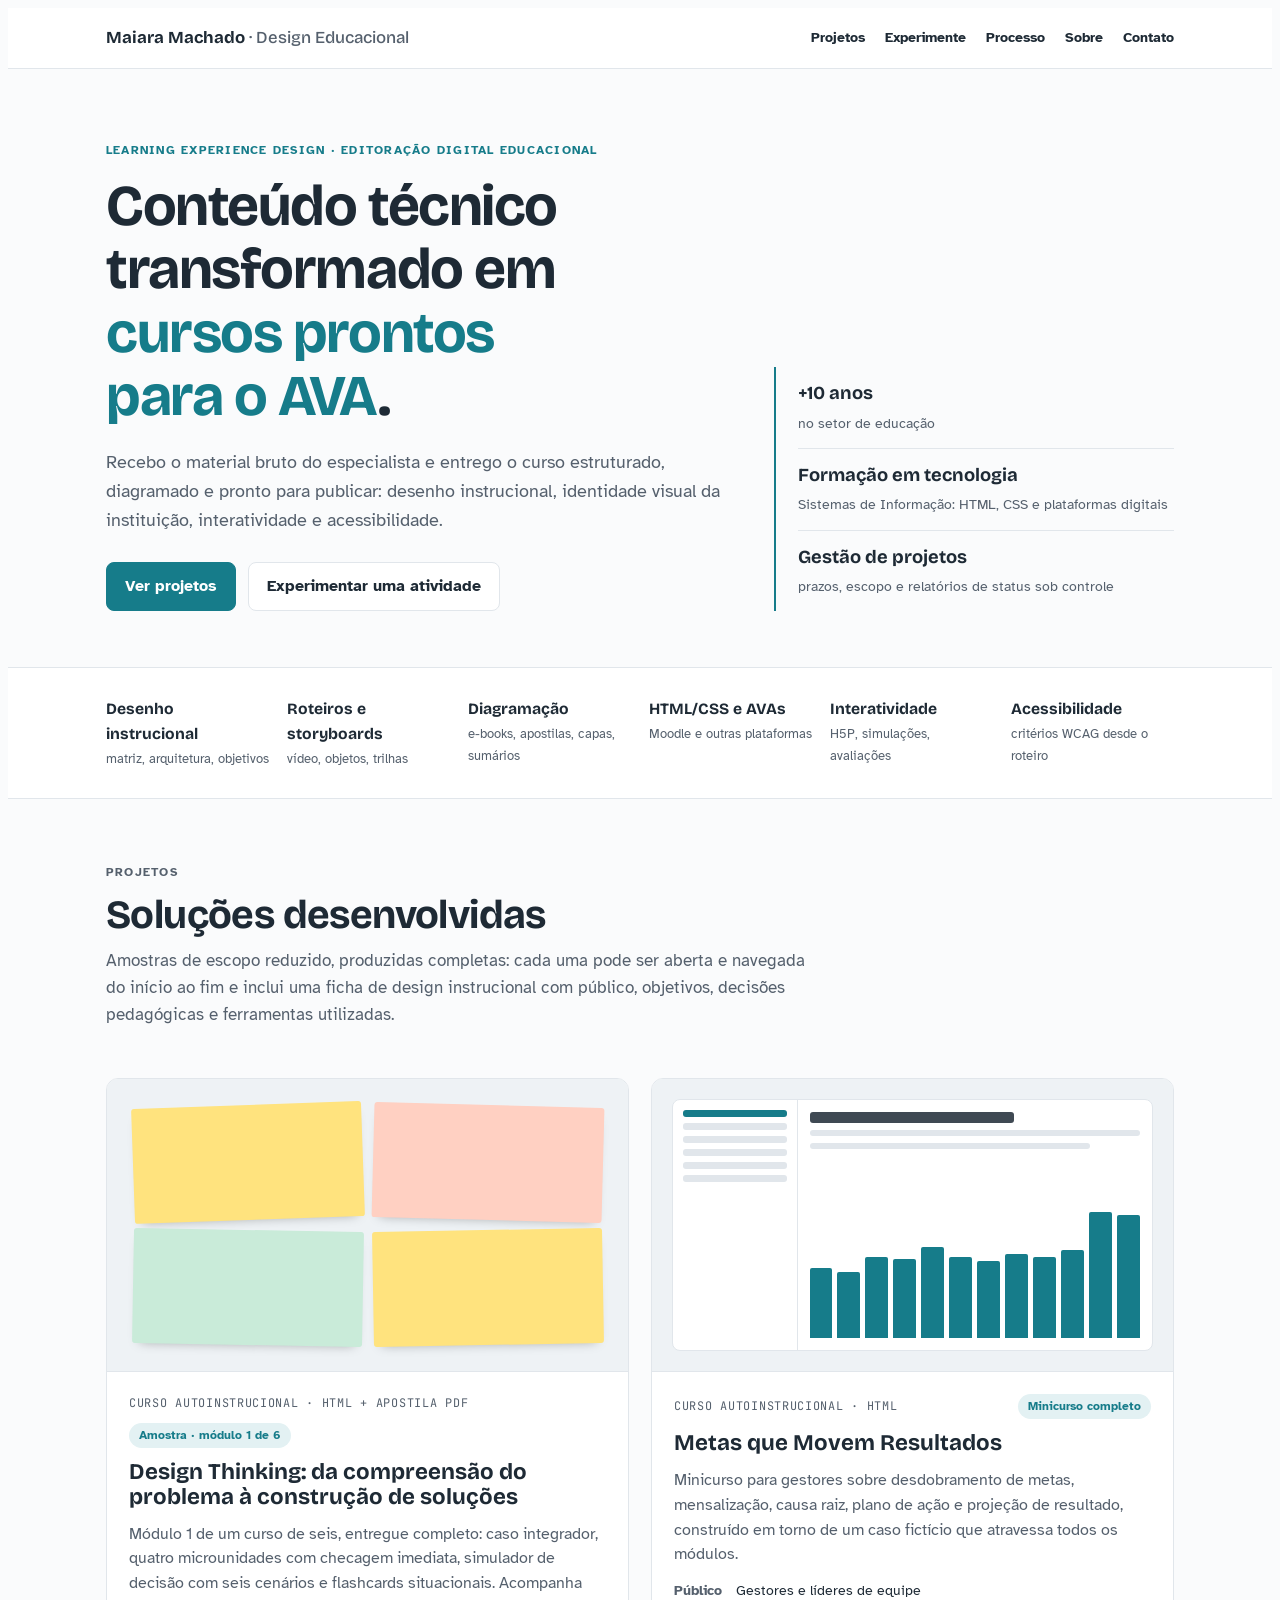
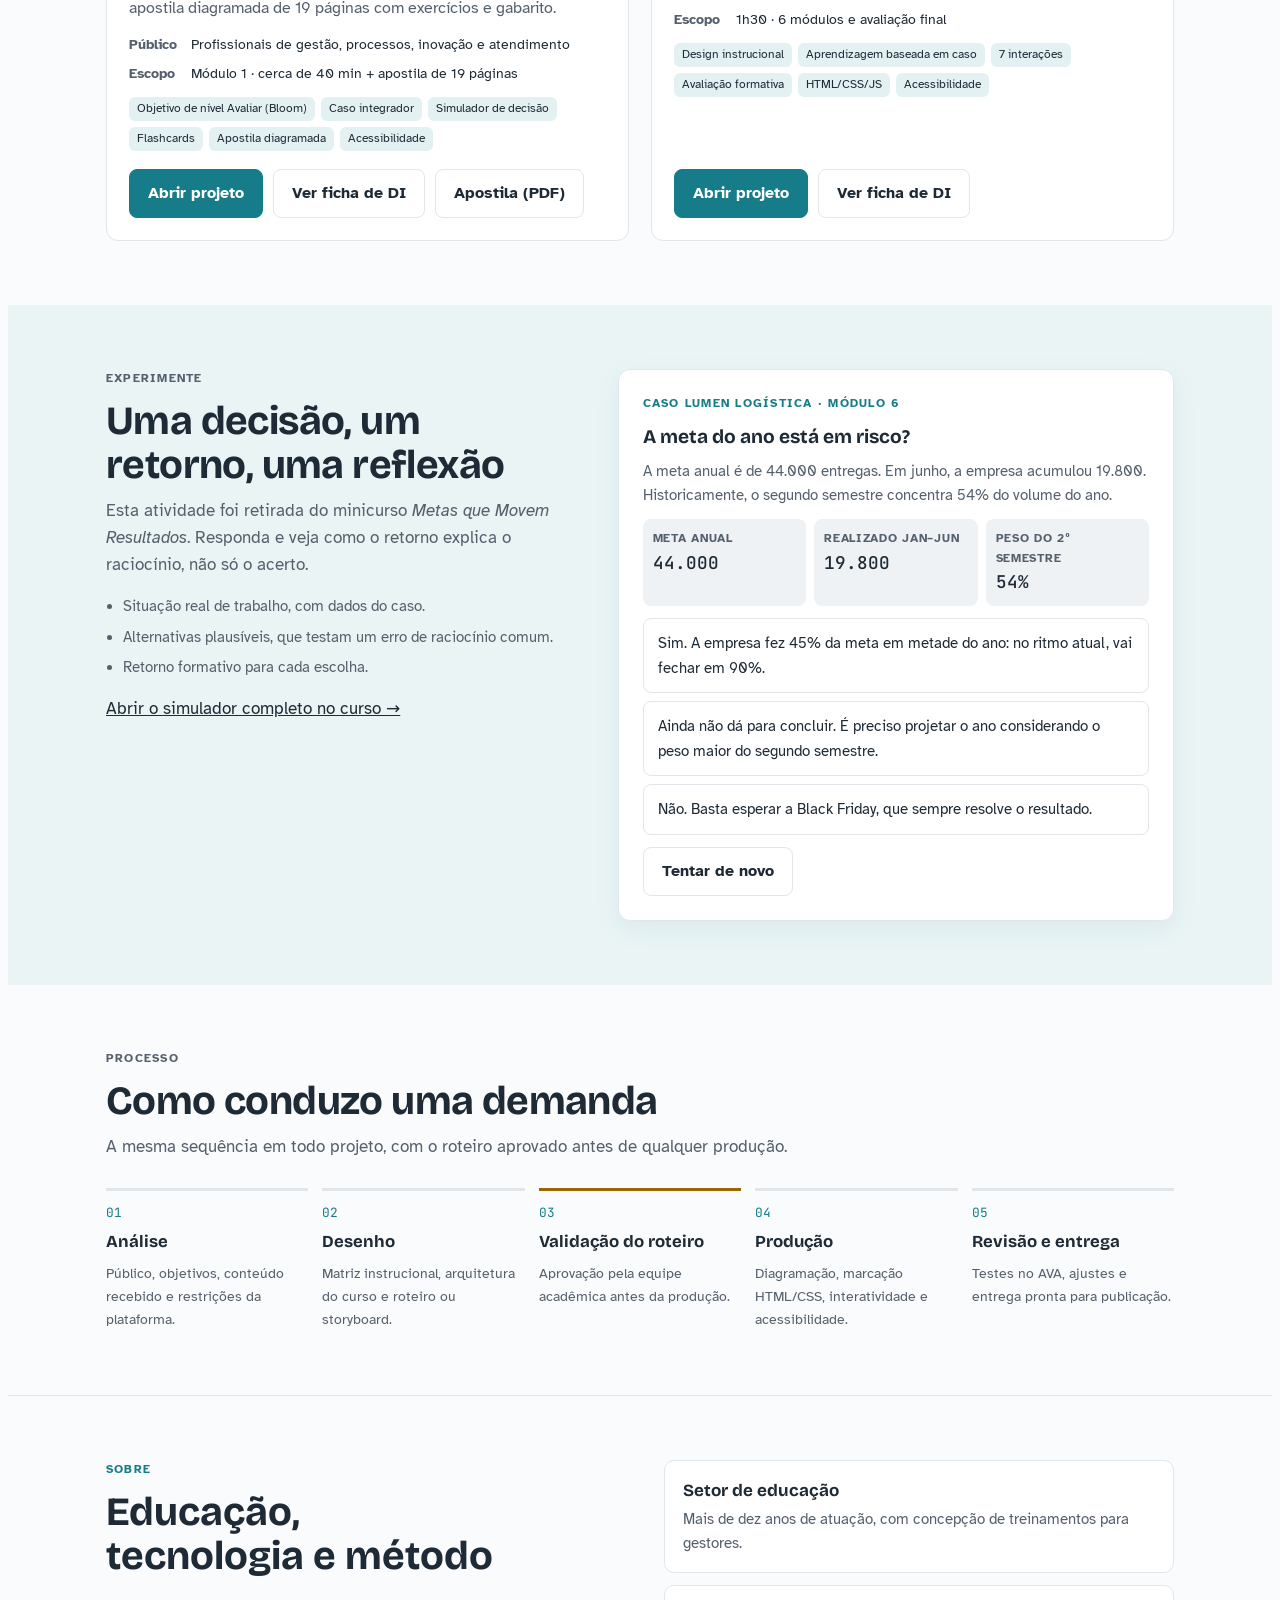
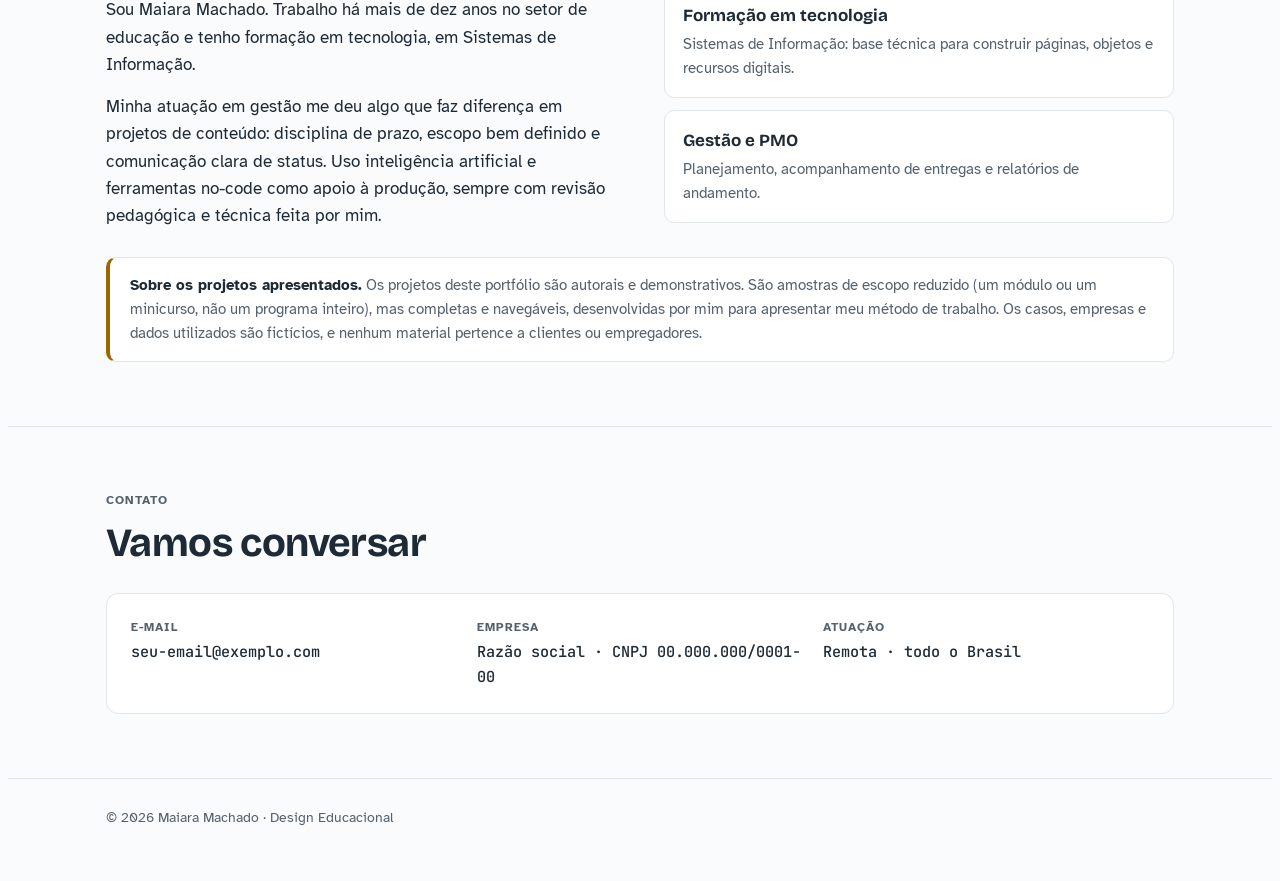
==== index.html @ 3984ccee "Atualização do portfólio" ====
<!doctype html>
<html lang="pt-BR">
<head>
<meta charset="utf-8">
<meta name="viewport" content="width=device-width, initial-scale=1">
<title>Portfólio Maiara Machado</title>
<meta name="description" content="Portfólio de design instrucional e editoração digital educacional de Maiara Machado.">
<link rel="preconnect" href="https://fonts.googleapis.com">
<link rel="preconnect" href="https://fonts.gstatic.com" crossorigin>
<link rel="stylesheet" href="https://fonts.googleapis.com/css2?family=Atkinson+Hyperlegible:wght@400;700&family=Bricolage+Grotesque:opsz,wght@12..96,500;12..96,700&family=JetBrains+Mono:wght@500&display=swap">
<style>
/* Layout: navegação fixa; abertura com proposta de valor e credenciais; projetos com filtro; laboratório interativo; processo; sobre; contato */
:root{
  --bg:#FAFBFC; --surface:#FFFFFF; --ink:#1E2A35; --muted:#55606D; --line:#E1E6EB; --soft:#EEF2F5;
  --accent:#167C8A; --accent-ink:#FFFFFF; --accent-soft:#E3F1F3; --signal:#9A6600; --signal-soft:#F7ECD3;
  --deep:#EAF4F5; --deep-ink:#1E2A35; --deep-muted:#55606D;
  --ok:#2C7A4B; --ok-soft:#E0F1E6; --bad:#B3261E; --bad-soft:#FBE3E1;
  --f-display:"Bricolage Grotesque","Segoe UI",system-ui,sans-serif;
  --f-body:"Atkinson Hyperlegible","Segoe UI",system-ui,sans-serif;
  --f-mono:"JetBrains Mono",ui-monospace,Menlo,monospace;
}
@media (prefers-color-scheme: dark){ :root:not([data-theme="light"]){
  --bg:#0E151C; --surface:#151F29; --ink:#E5EAEF; --muted:#9BA8B5; --line:#273544; --soft:#1C2834;
  --accent:#55B4C4; --accent-ink:#06232A; --accent-soft:#163640; --signal:#E3AC34; --signal-soft:#3A2D10;
  --deep:#0A2C33; --deep-ink:#E5EFF1; --deep-muted:#93B4BA;
  --ok:#62C08A; --ok-soft:#163626; --bad:#F0726A; --bad-soft:#3E1C1A; color-scheme:dark; } }
:root[data-theme="dark"]{
  --bg:#0E151C; --surface:#151F29; --ink:#E5EAEF; --muted:#9BA8B5; --line:#273544; --soft:#1C2834;
  --accent:#55B4C4; --accent-ink:#06232A; --accent-soft:#163640; --signal:#E3AC34; --signal-soft:#3A2D10;
  --deep:#0A2C33; --deep-ink:#E5EFF1; --deep-muted:#93B4BA;
  --ok:#62C08A; --ok-soft:#163626; --bad:#F0726A; --bad-soft:#3E1C1A; color-scheme:dark; }

*{box-sizing:border-box}
html{scroll-behavior:smooth;scroll-padding-top:calc(env(safe-area-inset-top,0px) + 72px)}
body{background:var(--bg);color:var(--ink);font-family:var(--f-body);font-size:17px;line-height:1.6}
body::before{content:"";position:fixed;inset:0 0 auto;height:env(safe-area-inset-top,0px);z-index:10;background:var(--surface)}
a{color:var(--accent)}
button{font:inherit;cursor:pointer}
:focus-visible{outline:3px solid var(--signal);outline-offset:3px;border-radius:4px}
.skip{position:absolute;left:-9999px;top:0;background:var(--accent);color:var(--accent-ink);padding:8px 14px;z-index:30}
.skip:focus{left:16px;top:16px}
h1,h2,h3{font-family:var(--f-display);line-height:1.1;text-wrap:balance;margin:0}
p{margin:0}
.wrap{max-width:1100px;margin:0 auto;padding-left:max(16px,env(safe-area-inset-left,0px));padding-right:max(16px,env(safe-area-inset-right,0px))}
.eyebrow{font-size:.78rem;text-transform:uppercase;letter-spacing:.1em;color:var(--accent);font-weight:700}
section{padding-block:64px}
.sec-head{display:flex;flex-direction:column;gap:10px;margin-bottom:28px;max-width:64ch}
.sec-head h2{font-size:clamp(1.7rem,4vw,2.5rem);letter-spacing:-.015em}
.sec-head p{color:var(--muted)}
.btn{display:inline-flex;align-items:center;gap:8px;border-radius:8px;padding:11px 18px;font-weight:700;font-size:.97rem;text-decoration:none;border:1px solid var(--line);color:var(--ink);background:var(--surface)}
.btn:hover{background:var(--soft)}
.btn.pri{background:var(--accent);border-color:var(--accent);color:var(--accent-ink)}
.btn.pri:hover{filter:brightness(1.08)}

/* Navegação */
.top{position:sticky;top:env(safe-area-inset-top,0px);z-index:20;background:var(--surface);border-bottom:1px solid var(--line)}
.top .wrap{display:flex;align-items:center;justify-content:space-between;gap:16px;min-height:60px;flex-wrap:wrap;padding-block:8px}
.mark{font-family:var(--f-display);font-weight:700;font-size:1.05rem;color:var(--ink);text-decoration:none}
.mark span{color:var(--muted);font-weight:500}
.top nav{display:flex;gap:20px;font-size:.9rem;font-weight:700;flex-wrap:wrap}
.top nav a{color:var(--ink);text-decoration:none}
.top nav a:hover{color:var(--accent)}

/* Abertura */
.hero{padding-block:72px 56px}
.hero-grid{display:grid;grid-template-columns:minmax(0,1.55fr) minmax(0,1fr);gap:48px;align-items:end}
.hero h1{font-size:clamp(2.2rem,5.4vw,3.6rem);font-weight:700;letter-spacing:-.025em;margin-top:14px}
.hero h1 em{font-style:normal;color:var(--accent)}
.hero .lead{margin-top:20px;max-width:56ch;font-size:1.12rem;color:var(--muted)}
.hero .cta{display:flex;gap:12px;flex-wrap:wrap;margin-top:28px}
.facts{display:flex;flex-direction:column;border-left:2px solid var(--accent);padding-left:22px}
.facts div{padding-block:12px;border-bottom:1px solid var(--line)}
.facts div:last-child{border-bottom:0}
.facts b{display:block;font-family:var(--f-display);font-size:1.15rem}
.facts span{font-size:.9rem;color:var(--muted)}

/* Entregas */
.deliver{border-block:1px solid var(--line);background:var(--surface);padding-block:28px}
.deliver ul{list-style:none;margin:0;padding:0;display:grid;grid-template-columns:repeat(6,minmax(0,1fr));gap:18px}
.deliver li{display:flex;flex-direction:column;gap:2px;min-width:0}
.deliver b{font-family:var(--f-display);font-size:.98rem}
.deliver span{font-size:.84rem;color:var(--muted)}

/* Projetos */
.filters{display:flex;gap:8px;flex-wrap:wrap;margin-bottom:22px}
.filters button{border:1px solid var(--line);background:var(--surface);color:var(--ink);border-radius:99px;padding:7px 16px;font-size:.88rem;font-weight:700}
.filters button[aria-pressed="true"]{background:var(--accent);border-color:var(--accent);color:var(--accent-ink)}
.projects{display:grid;grid-template-columns:repeat(2,minmax(0,1fr));gap:22px}
.projects.single{grid-template-columns:minmax(0,1fr)}
.projects.single .proj{display:grid;grid-template-columns:minmax(0,1fr) minmax(0,1fr)}
.projects.single .thumb{border-bottom:0;border-right:1px solid var(--line);aspect-ratio:auto;min-height:280px}
.proj{background:var(--surface);border:1px solid var(--line);border-radius:12px;overflow:hidden;display:flex;flex-direction:column;min-width:0}
.thumb{aspect-ratio:16/9;max-width:100%;background:var(--soft);border-bottom:1px solid var(--line);padding:20px;display:flex}
.proj-body{padding:22px;display:flex;flex-direction:column;gap:12px;flex:1;min-width:0}
.proj-top{display:flex;justify-content:space-between;gap:10px;align-items:baseline;flex-wrap:wrap}
.fmt{font-family:var(--f-mono);font-size:.74rem;color:var(--muted);text-transform:uppercase;letter-spacing:.06em}
.scope{font-size:.74rem;font-weight:700;border-radius:99px;padding:3px 10px;background:var(--accent-soft);color:var(--accent);white-space:nowrap}
.badge{font-size:.72rem;font-weight:700;border-radius:99px;padding:3px 10px;background:var(--signal-soft);color:var(--signal)}
.proj h3{font-size:1.4rem}
.proj p.desc{color:var(--muted);font-size:.97rem}
dl.spec{margin:0;display:grid;grid-template-columns:auto 1fr;gap:6px 14px;font-size:.9rem}
dl.spec dt{color:var(--muted);font-weight:700}
dl.spec dd{margin:0}
.chips{display:flex;gap:6px;flex-wrap:wrap}
.chip{font-size:.78rem;background:var(--accent-soft);color:var(--ink);border-radius:6px;padding:2px 8px}
.actions{margin-top:auto;display:flex;gap:10px;flex-wrap:wrap;padding-top:6px}

/* Miniaturas em CSS */
.m{flex:1;background:var(--surface);border:1px solid var(--line);border-radius:8px;display:flex;overflow:hidden;min-width:0}
.m .side{width:26%;border-right:1px solid var(--line);padding:10px;display:flex;flex-direction:column;gap:6px}
.m .side i{height:7px;border-radius:3px;background:var(--line)}
.m .side i.on{background:var(--accent)}
.m .main{flex:1;padding:12px;display:flex;flex-direction:column;gap:7px;min-width:0}
.m .h{height:11px;width:62%;border-radius:3px;background:var(--ink);opacity:.85}
.m .t{height:6px;border-radius:3px;background:var(--line)}
.m .bars{flex:1;display:flex;align-items:flex-end;gap:5px;padding-top:6px;min-height:60px}
.m .bars i{flex:1;background:var(--accent);border-radius:2px 2px 0 0}
.book{flex:1;display:flex;gap:4px;justify-content:center;align-items:stretch}
.book .pg{width:38%;background:var(--surface);border:1px solid var(--line);border-radius:4px;padding:10px;display:flex;flex-direction:column;gap:6px}
.book .cover{background:var(--accent);border-color:var(--accent);justify-content:flex-end}
.book .cover i{height:8px;border-radius:3px;background:var(--accent-ink);opacity:.9}
.book .cover i.s{width:55%;opacity:.6}
.book .pg .t{height:5px;border-radius:3px;background:var(--line)}
.book .pg .h{height:8px;width:70%;border-radius:3px;background:var(--ink);opacity:.8}
.quizm{flex:1;background:var(--surface);border:1px solid var(--line);border-radius:8px;padding:14px;display:flex;flex-direction:column;gap:8px}
.quizm .h{height:10px;width:75%;border-radius:3px;background:var(--ink);opacity:.85}
.quizm .o{height:16px;border:1px solid var(--line);border-radius:5px}
.quizm .o.ok{border-color:var(--accent);background:var(--accent-soft)}
.story{flex:1;display:grid;grid-template-columns:repeat(3,1fr);gap:8px}
.story div{background:var(--surface);border:1px solid var(--line);border-radius:6px;display:flex;flex-direction:column;overflow:hidden}
.story div b{flex:1;background:var(--soft);border-bottom:1px solid var(--line)}
.story div i{height:5px;margin:6px;border-radius:3px;background:var(--line)}

.notes-m{flex:1;display:grid;grid-template-columns:repeat(2,1fr);gap:10px;padding:6px}
.notes-m i{border-radius:3px;background:#FFE37E;box-shadow:0 6px 12px -8px rgba(0,0,0,.35);transform:rotate(-2deg)}
.notes-m i:nth-child(2){background:#FFD0C2;transform:rotate(1.5deg)}
.notes-m i:nth-child(3){background:#C9EBD9;transform:rotate(1deg)}
.notes-m i:nth-child(4){background:#FFE37E;transform:rotate(-1deg)}

/* Laboratório */
.lab{background:var(--deep);color:var(--deep-ink)}
.lab .eyebrow{color:var(--signal)}
.lab .sec-head p{color:var(--deep-muted)}
.lab-grid{display:grid;grid-template-columns:minmax(0,1fr) minmax(0,1.2fr);gap:48px;align-items:start}
.lab-why{display:flex;flex-direction:column;gap:16px}
.lab-why ul{margin:0;padding-left:1.1em;color:var(--deep-muted);display:flex;flex-direction:column;gap:6px;font-size:.95rem}
.lab-why a{color:var(--deep-ink)}
.activity{background:var(--surface);color:var(--ink);border:1px solid var(--line);border-radius:12px;box-shadow:0 8px 24px rgba(22,124,138,.08);padding:24px;display:flex;flex-direction:column;gap:12px}
.activity .ctx{font-size:.95rem;color:var(--muted)}
.activity h3{font-size:1.2rem}
.data{display:grid;grid-template-columns:repeat(3,minmax(0,1fr));gap:8px}
.data div{background:var(--soft);border-radius:8px;padding:10px}
.data span{display:block;font-size:.75rem;color:var(--muted);text-transform:uppercase;letter-spacing:.06em;font-weight:700}
.data b{font-family:var(--f-mono);font-size:1.1rem;font-weight:500}
.choice{display:block;width:100%;text-align:left;padding:12px 14px;border:1px solid var(--line);background:var(--surface);color:var(--ink);border-radius:8px;font-size:.96rem}
.choice:hover{border-color:var(--accent)}
.choice[aria-pressed="true"].right{border:2px solid var(--ok);background:var(--ok-soft)}
.choice[aria-pressed="true"].wrong{border:2px solid var(--bad);background:var(--bad-soft)}
.fb{font-size:.94rem;border-radius:8px;padding:12px 14px;background:var(--soft)}
.fb b{display:block;margin-bottom:2px}
.lab-foot{display:flex;gap:10px;flex-wrap:wrap;align-items:center}

/* Processo */
ol.steps{list-style:none;margin:0;padding:0;display:grid;grid-template-columns:repeat(5,minmax(0,1fr));gap:14px;counter-reset:s}
ol.steps li{counter-increment:s;display:flex;flex-direction:column;gap:6px;padding-top:12px;border-top:3px solid var(--line);min-width:0}
ol.steps li.key{border-top-color:var(--signal)}
ol.steps li::before{content:counter(s,decimal-leading-zero);font-family:var(--f-mono);font-size:.8rem;color:var(--accent)}
ol.steps b{font-family:var(--f-display);font-size:1.05rem}
ol.steps p{font-size:.9rem;color:var(--muted)}
.proc-note{margin-top:18px;font-size:.9rem;color:var(--muted)}
.proc-note b{color:var(--signal)}

/* Sobre */
.about{display:grid;grid-template-columns:minmax(0,1fr) minmax(0,1fr);gap:48px;align-items:start}
.about p+p{margin-top:14px}
.about .lead{font-size:1.08rem}
.creds{display:flex;flex-direction:column;gap:12px}
.cred{background:var(--surface);border:1px solid var(--line);border-radius:10px;padding:16px 18px;display:flex;flex-direction:column;gap:4px}
.cred b{font-family:var(--f-display)}
.cred p{font-size:.93rem;color:var(--muted)}
.note{margin-top:28px;background:var(--surface);border:1px solid var(--line);border-left:4px solid var(--signal);border-radius:10px;padding:16px 20px;font-size:.93rem;color:var(--muted)}
.note b{color:var(--ink)}

/* Contato */
.contact{display:grid;grid-template-columns:repeat(3,minmax(0,1fr));gap:20px;background:var(--surface);border:1px solid var(--line);border-radius:12px;padding:24px}
.contact div{display:flex;flex-direction:column;gap:2px;min-width:0}
.contact span{font-size:.78rem;color:var(--muted);text-transform:uppercase;letter-spacing:.08em;font-weight:700}
.contact b{font-family:var(--f-mono);font-size:.95rem;overflow-wrap:anywhere;font-weight:500}
footer{padding-block:28px 44px;color:var(--muted);font-size:.85rem;border-top:1px solid var(--line)}

@media (max-width:900px){
  .hero-grid,.lab-grid,.about{grid-template-columns:minmax(0,1fr);gap:32px}
  .deliver ul{grid-template-columns:repeat(3,minmax(0,1fr))}
  .projects,.projects.single .proj{grid-template-columns:minmax(0,1fr)}
  .projects.single .thumb{border-right:0;border-bottom:1px solid var(--line);aspect-ratio:16/9;min-height:0}
  ol.steps{grid-template-columns:repeat(2,minmax(0,1fr))}
  .contact{grid-template-columns:minmax(0,1fr)}
  .top nav{gap:14px}
}
@media (max-width:560px){
  .deliver ul{grid-template-columns:repeat(2,minmax(0,1fr))}
  ol.steps,.data{grid-template-columns:minmax(0,1fr)}
  .top nav a.opt{display:none}
  section{padding-block:48px}
}
@media (prefers-reduced-motion:reduce){html{scroll-behavior:auto}*{transition:none!important}}
</style>
</head>
<body>


<a class="skip" href="#projetos">Pular para os projetos</a>

<header class="top">
  <div class="wrap">
    <a class="mark" href="#inicio">Maiara Machado <span>· Design Educacional</span></a>
    <nav aria-label="Seções">
      <a href="#projetos">Projetos</a>
      <a href="#experimente" class="opt">Experimente</a>
      <a href="#processo" class="opt">Processo</a>
      <a href="#sobre">Sobre</a>
      <a href="#contato">Contato</a>
    </nav>
  </div>
</header>

<main>
  <section class="hero" id="inicio" aria-labelledby="h-hero">
    <div class="wrap hero-grid">
      <div>
        <p class="eyebrow">Learning Experience Design · Editoração digital educacional</p>
        <h1 id="h-hero">Conteúdo técnico transformado em <em>cursos prontos para o AVA</em>.</h1>
        <p class="lead">Recebo o material bruto do especialista e entrego o curso estruturado, diagramado e pronto para publicar: desenho instrucional, identidade visual da instituição, interatividade e acessibilidade.</p>
        <div class="cta"><a class="btn pri" href="#projetos">Ver projetos</a><a class="btn" href="#experimente">Experimentar uma atividade</a></div>
      </div>
      <div class="facts" aria-label="Resumo profissional">
        <div><b>+10 anos</b><span>no setor de educação</span></div>
        <div><b>Formação em tecnologia</b><span>Sistemas de Informação: HTML, CSS e plataformas digitais</span></div>
        <div><b>Gestão de projetos</b><span>prazos, escopo e relatórios de status sob controle</span></div>
      </div>
    </div>
  </section>

  <div class="deliver" aria-label="O que entrego">
    <div class="wrap">
      <ul>
        <li><b>Desenho instrucional</b><span>matriz, arquitetura, objetivos</span></li>
        <li><b>Roteiros e storyboards</b><span>vídeo, objetos, trilhas</span></li>
        <li><b>Diagramação</b><span>e-books, apostilas, capas, sumários</span></li>
        <li><b>HTML/CSS e AVAs</b><span>Moodle e outras plataformas</span></li>
        <li><b>Interatividade</b><span>H5P, simulações, avaliações</span></li>
        <li><b>Acessibilidade</b><span>critérios WCAG desde o roteiro</span></li>
      </ul>
    </div>
  </div>

  <section id="projetos" aria-labelledby="h-proj">
    <div class="wrap">
      <div class="sec-head">
        <p class="eyebrow">Projetos</p>
        <h2 id="h-proj">Soluções desenvolvidas</h2>
        <p>Amostras de escopo reduzido, produzidas completas: cada uma pode ser aberta e navegada do início ao fim e inclui uma ficha de design instrucional com público, objetivos, decisões pedagógicas e ferramentas utilizadas.</p>
      </div>
      <div class="filters" id="filters" role="group" aria-label="Filtrar por formato" hidden></div>
      <div class="projects" id="projList"></div>
    </div>
  </section>

  <section class="lab" id="experimente" aria-labelledby="h-lab">
    <div class="wrap lab-grid">
      <div class="lab-why">
        <div class="sec-head" style="margin-bottom:0">
          <p class="eyebrow">Experimente</p>
          <h2 id="h-lab">Uma decisão, um retorno, uma reflexão</h2>
          <p>Esta atividade foi retirada do minicurso <i>Metas que Movem Resultados</i>. Responda e veja como o retorno explica o raciocínio, não só o acerto.</p>
        </div>
        <ul>
          <li>Situação real de trabalho, com dados do caso.</li>
          <li>Alternativas plausíveis, que testam um erro de raciocínio comum.</li>
          <li>Retorno formativo para cada escolha.</li>
        </ul>
        <a href="metas/#m6" target="_blank" rel="noopener">Abrir o simulador completo no curso →</a>
      </div>
      <div class="activity" id="activity">
        <p class="eyebrow" style="color:var(--accent)">Caso Lumen Logística · Módulo 6</p>
        <h3>A meta do ano está em risco?</h3>
        <p class="ctx">A meta anual é de 44.000 entregas. Em junho, a empresa acumulou 19.800. Historicamente, o segundo semestre concentra 54% do volume do ano.</p>
        <div class="data" aria-label="Dados do caso">
          <div><span>Meta anual</span><b>44.000</b></div>
          <div><span>Realizado jan–jun</span><b>19.800</b></div>
          <div><span>Peso do 2º semestre</span><b>54%</b></div>
        </div>
        <div id="choices" role="group" aria-label="Alternativas">
          <button class="choice" type="button" data-a="0" aria-pressed="false">Sim. A empresa fez 45% da meta em metade do ano: no ritmo atual, vai fechar em 90%.</button>
          <button class="choice" type="button" data-a="1" aria-pressed="false" style="margin-top:8px">Ainda não dá para concluir. É preciso projetar o ano considerando o peso maior do segundo semestre.</button>
          <button class="choice" type="button" data-a="2" aria-pressed="false" style="margin-top:8px">Não. Basta esperar a Black Friday, que sempre resolve o resultado.</button>
        </div>
        <div class="fb" id="fb" role="status" aria-live="polite" hidden></div>
        <div class="lab-foot"><button class="btn" type="button" id="labReset" hidden>Tentar de novo</button></div>
      </div>
    </div>
  </section>

  <section id="processo" aria-labelledby="h-proc">
    <div class="wrap">
      <div class="sec-head">
        <p class="eyebrow">Processo</p>
        <h2 id="h-proc">Como conduzo uma demanda</h2>
        <p>A mesma sequência em todo projeto, com o roteiro aprovado antes de qualquer produção.</p>
      </div>
      <ol class="steps">
        <li><b>Análise</b><p>Público, objetivos, conteúdo recebido e restrições da plataforma.</p></li>
        <li><b>Desenho</b><p>Matriz instrucional, arquitetura do curso e roteiro ou storyboard.</p></li>
        <li class="key"><b>Validação do roteiro</b><p>Aprovação pela equipe acadêmica antes da produção.</p></li>
        <li><b>Produção</b><p>Diagramação, marcação HTML/CSS, interatividade e acessibilidade.</p></li>
        <li><b>Revisão e entrega</b><p>Testes no AVA, ajustes e entrega pronta para publicação.</p></li>
      </ol>
    </div>
  </section>

  <section id="sobre" aria-labelledby="h-sobre" style="border-top:1px solid var(--line)">
    <div class="wrap">
      <div class="about">
        <div>
          <p class="eyebrow">Sobre</p>
          <h2 id="h-sobre" style="font-size:clamp(1.7rem,4vw,2.5rem);margin-block:10px 18px">Educação, tecnologia e método</h2>
          <p class="lead">Sou Maiara Machado. Trabalho há mais de dez anos no setor de educação e tenho formação em tecnologia, em Sistemas de Informação.</p>
          <p>Minha atuação em gestão me deu algo que faz diferença em projetos de conteúdo: disciplina de prazo, escopo bem definido e comunicação clara de status. Uso inteligência artificial e ferramentas no-code como apoio à produção, sempre com revisão pedagógica e técnica feita por mim.</p>
        </div>
        <div class="creds">
          <div class="cred"><b>Setor de educação</b><p>Mais de dez anos de atuação, com concepção de treinamentos para gestores.</p></div>
          <div class="cred"><b>Formação em tecnologia</b><p>Sistemas de Informação: base técnica para construir páginas, objetos e recursos digitais.</p></div>
          <div class="cred"><b>Gestão e PMO</b><p>Planejamento, acompanhamento de entregas e relatórios de andamento.</p></div>
        </div>
      </div>
      <p class="note"><b>Sobre os projetos apresentados.</b> Os projetos deste portfólio são autorais e demonstrativos. São amostras de escopo reduzido (um módulo ou um minicurso, não um programa inteiro), mas completas e navegáveis, desenvolvidas por mim para apresentar meu método de trabalho. Os casos, empresas e dados utilizados são fictícios, e nenhum material pertence a clientes ou empregadores.</p>
    </div>
  </section>

  <section id="contato" aria-labelledby="h-cont" style="border-top:1px solid var(--line)">
    <div class="wrap">
      <div class="sec-head">
        <p class="eyebrow">Contato</p>
        <h2 id="h-cont">Vamos conversar</h2>
      </div>
      <div class="contact">
        <div><span>E-mail</span><b>seu-email@exemplo.com</b></div>
        <div><span>Empresa</span><b>Razão social · CNPJ 00.000.000/0001-00</b></div>
        <div><span>Atuação</span><b>Remota · todo o Brasil</b></div>
      </div>
    </div>
  </section>
</main>
<footer><div class="wrap">© 2026 Maiara Machado · Design Educacional</div></footer>

<script>
/* ===== Edite aqui: dados dos projetos =====
   publicado: true  -> aparece com o botão "Abrir projeto"
   publicado: false -> fica oculto (ou aparece como "Em produção" se MOSTRAR_EM_PRODUCAO = true)
   O filtro por formato aparece sozinho quando houver 4 ou mais projetos visíveis. */
const MOSTRAR_EM_PRODUCAO = false;
const PROJETOS = [
  { titulo:"Design Thinking: da compreensão do problema à construção de soluções", formato:"Curso autoinstrucional · HTML + apostila PDF", tipo:"curso", thumb:"notas", escopo:"Amostra · módulo 1 de 6", publicado:true, link:"design-thinking/", ficha:"#ficha",
    extras:[{rotulo:"Apostila (PDF)", href:"design-thinking/apostila-design-thinking-m1.pdf"}],
    desc:"Módulo 1 de um curso de seis, entregue completo: caso integrador, quatro microunidades com checagem imediata, simulador de decisão com seis cenários e flashcards situacionais. Acompanha apostila diagramada de 19 páginas com exercícios e gabarito.",
    publico:"Profissionais de gestão, processos, inovação e atendimento", carga:"Módulo 1 · cerca de 40 min + apostila de 19 páginas",
    demonstra:["Objetivo de nível Avaliar (Bloom)","Caso integrador","Simulador de decisão","Flashcards","Apostila diagramada","Acessibilidade"] },
  { titulo:"Metas que Movem Resultados", formato:"Curso autoinstrucional · HTML", tipo:"curso", thumb:"curso", escopo:"Minicurso completo", publicado:true, link:"metas/", ficha:"#sobre",
    desc:"Minicurso para gestores sobre desdobramento de metas, mensalização, causa raiz, plano de ação e projeção de resultado, construído em torno de um caso fictício que atravessa todos os módulos.",
    publico:"Gestores e líderes de equipe", carga:"1h30 · 6 módulos e avaliação final",
    demonstra:["Design instrucional","Aprendizagem baseada em caso","7 interações","Avaliação formativa","HTML/CSS/JS","Acessibilidade"] },
  { titulo:"Introdução a Redes de Computadores", formato:"E-book diagramado · PDF", tipo:"editoracao", thumb:"livro", publicado:false, link:"redes/",
    desc:"Apostila introdutória com capa, sumário, divisores de módulo e boxes didáticos, a partir de conteúdo técnico bruto.",
    publico:"Iniciantes em TI", carga:"3 capítulos",
    demonstra:["Transposição didática","Diagramação","Identidade visual"] },
  { titulo:"Phishing: você cairia?", formato:"Objeto interativo · HTML", tipo:"objeto", thumb:"quiz", publicado:false, link:"phishing/",
    desc:"Cenários de decisão sobre e-mails suspeitos, com retorno explicativo a cada escolha.",
    publico:"Usuários de TI em geral", carga:"15 min",
    demonstra:["Interatividade","Avaliação","Segurança da informação","Acessibilidade"] },
  { titulo:"Storyboard: videoaula sobre senhas seguras", formato:"Roteiro e storyboard · PDF", tipo:"roteiro", thumb:"story", publicado:false, link:"storyboard/",
    desc:"Roteiro de videoaula com storyboard quadro a quadro, narração e indicações de animação.",
    publico:"Usuários de TI em geral", carga:"Vídeo de 4 min",
    demonstra:["Roteirização","Storyboard","Linguagem audiovisual"] }
];
const TIPOS={curso:"Cursos",editoracao:"Editoração",objeto:"Objetos interativos",roteiro:"Roteiros"};
/* ========================================== */

const THUMBS={
  curso:`<div class="m"><div class="side"><i class="on"></i><i></i><i></i><i></i><i></i><i></i></div><div class="main"><div class="h"></div><div class="t"></div><div class="t" style="width:85%"></div><div class="bars"><i style="height:40%"></i><i style="height:38%"></i><i style="height:46%"></i><i style="height:45%"></i><i style="height:52%"></i><i style="height:46%"></i><i style="height:44%"></i><i style="height:48%"></i><i style="height:46%"></i><i style="height:50%"></i><i style="height:72%"></i><i style="height:70%"></i></div></div></div>`,
  livro:`<div class="book"><div class="pg cover"><i></i><i class="s"></i></div><div class="pg"><div class="h"></div><div class="t"></div><div class="t"></div><div class="t" style="width:80%"></div><div class="t"></div><div class="t" style="width:60%"></div></div></div>`,
  quiz:`<div class="quizm"><div class="h"></div><div class="o"></div><div class="o ok"></div><div class="o"></div><div class="o"></div></div>`,
  notas:`<div class="notes-m"><i></i><i></i><i></i><i></i></div>`,
  story:`<div class="story"><div><b></b><i></i></div><div><b></b><i></i></div><div><b></b><i></i></div></div>`
};
const esc=s=>String(s).replace(/[&<>"]/g,c=>({"&":"&amp;","<":"&lt;",">":"&gt;",'"':"&quot;"}[c]));
const visiveis=PROJETOS.filter(p=>p.publicado||MOSTRAR_EM_PRODUCAO);
const list=document.getElementById("projList");
list.classList.toggle("single",visiveis.length===1);
list.innerHTML=visiveis.map((p,i)=>`
  <article class="proj" data-tipo="${esc(p.tipo)}" aria-labelledby="pt${i}">
    <div class="thumb" aria-hidden="true">${THUMBS[p.thumb]||""}</div>
    <div class="proj-body">
      <div class="proj-top"><span class="fmt">${esc(p.formato)}</span>${p.publicado?(p.escopo?`<span class="scope">${esc(p.escopo)}</span>`:""):`<span class="badge">Em produção</span>`}</div>
      <h3 id="pt${i}">${esc(p.titulo)}</h3>
      <p class="desc">${esc(p.desc)}</p>
      <dl class="spec"><dt>Público</dt><dd>${esc(p.publico)}</dd><dt>Escopo</dt><dd>${esc(p.carga)}</dd></dl>
      <div class="chips" aria-label="Competências demonstradas">${p.demonstra.map(d=>`<span class="chip">${esc(d)}</span>`).join("")}</div>
      <div class="actions">${p.publicado?`<a class="btn pri" href="${esc(p.link)}" target="_blank" rel="noopener">Abrir projeto</a>${p.ficha?`<a class="btn" href="${esc(p.link+p.ficha)}" target="_blank" rel="noopener">Ver ficha de DI</a>`:""}${(p.extras||[]).map(x=>`<a class="btn" href="${esc(x.href)}" target="_blank" rel="noopener">${esc(x.rotulo)}</a>`).join("")}`:""}</div>
    </div>
  </article>`).join("");

/* Filtro: só aparece com 4+ projetos */
if(visiveis.length>=4){
  const tipos=[...new Set(visiveis.map(p=>p.tipo))];
  const f=document.getElementById("filters"); f.hidden=false;
  f.innerHTML=`<button type="button" aria-pressed="true" data-t="all">Todos</button>`+tipos.map(t=>`<button type="button" aria-pressed="false" data-t="${t}">${TIPOS[t]||t}</button>`).join("");
  f.addEventListener("click",e=>{
    const b=e.target.closest("button"); if(!b) return;
    f.querySelectorAll("button").forEach(x=>x.setAttribute("aria-pressed",String(x===b)));
    list.querySelectorAll(".proj").forEach(p=>p.hidden=b.dataset.t!=="all"&&p.dataset.tipo!==b.dataset.t);
  });
}

/* Laboratório */
const FB=[
  {ok:false,t:"Esse é o erro mais comum.",d:"A projeção linear trata todos os meses como iguais. Como o segundo semestre pesa mais, ela subestima o resultado e pode levar a medidas desnecessárias."},
  {ok:true,t:"Exatamente.",d:"Ajustada à sazonalidade, a projeção é 19.800 ÷ 46% ≈ 43.000 entregas, cerca de 98% da meta. O farol é amarelo, não vermelho: pede reforço nas ações, não alarme."},
  {ok:false,t:"Esperar é arriscado.",d:"Mesmo com o segundo semestre mais forte, a projeção ajustada fica abaixo de 100%. Sem ação agora, a meta provavelmente não será atingida, e em novembro já não há tempo para corrigir."}
];
const choices=document.querySelectorAll(".choice"), fb=document.getElementById("fb"), rs=document.getElementById("labReset");
choices.forEach(b=>b.addEventListener("click",()=>{
  const a=FB[+b.dataset.a];
  choices.forEach(x=>{x.setAttribute("aria-pressed",String(x===b));x.classList.remove("right","wrong");});
  b.classList.add(a.ok?"right":"wrong");
  fb.hidden=false; fb.innerHTML=`<b>${a.t}</b>${a.d}`; rs.hidden=false;
}));
rs.addEventListener("click",()=>{choices.forEach(x=>{x.setAttribute("aria-pressed","false");x.classList.remove("right","wrong");});fb.hidden=true;rs.hidden=true;choices[0].focus();});
</script>

</body>
</html>
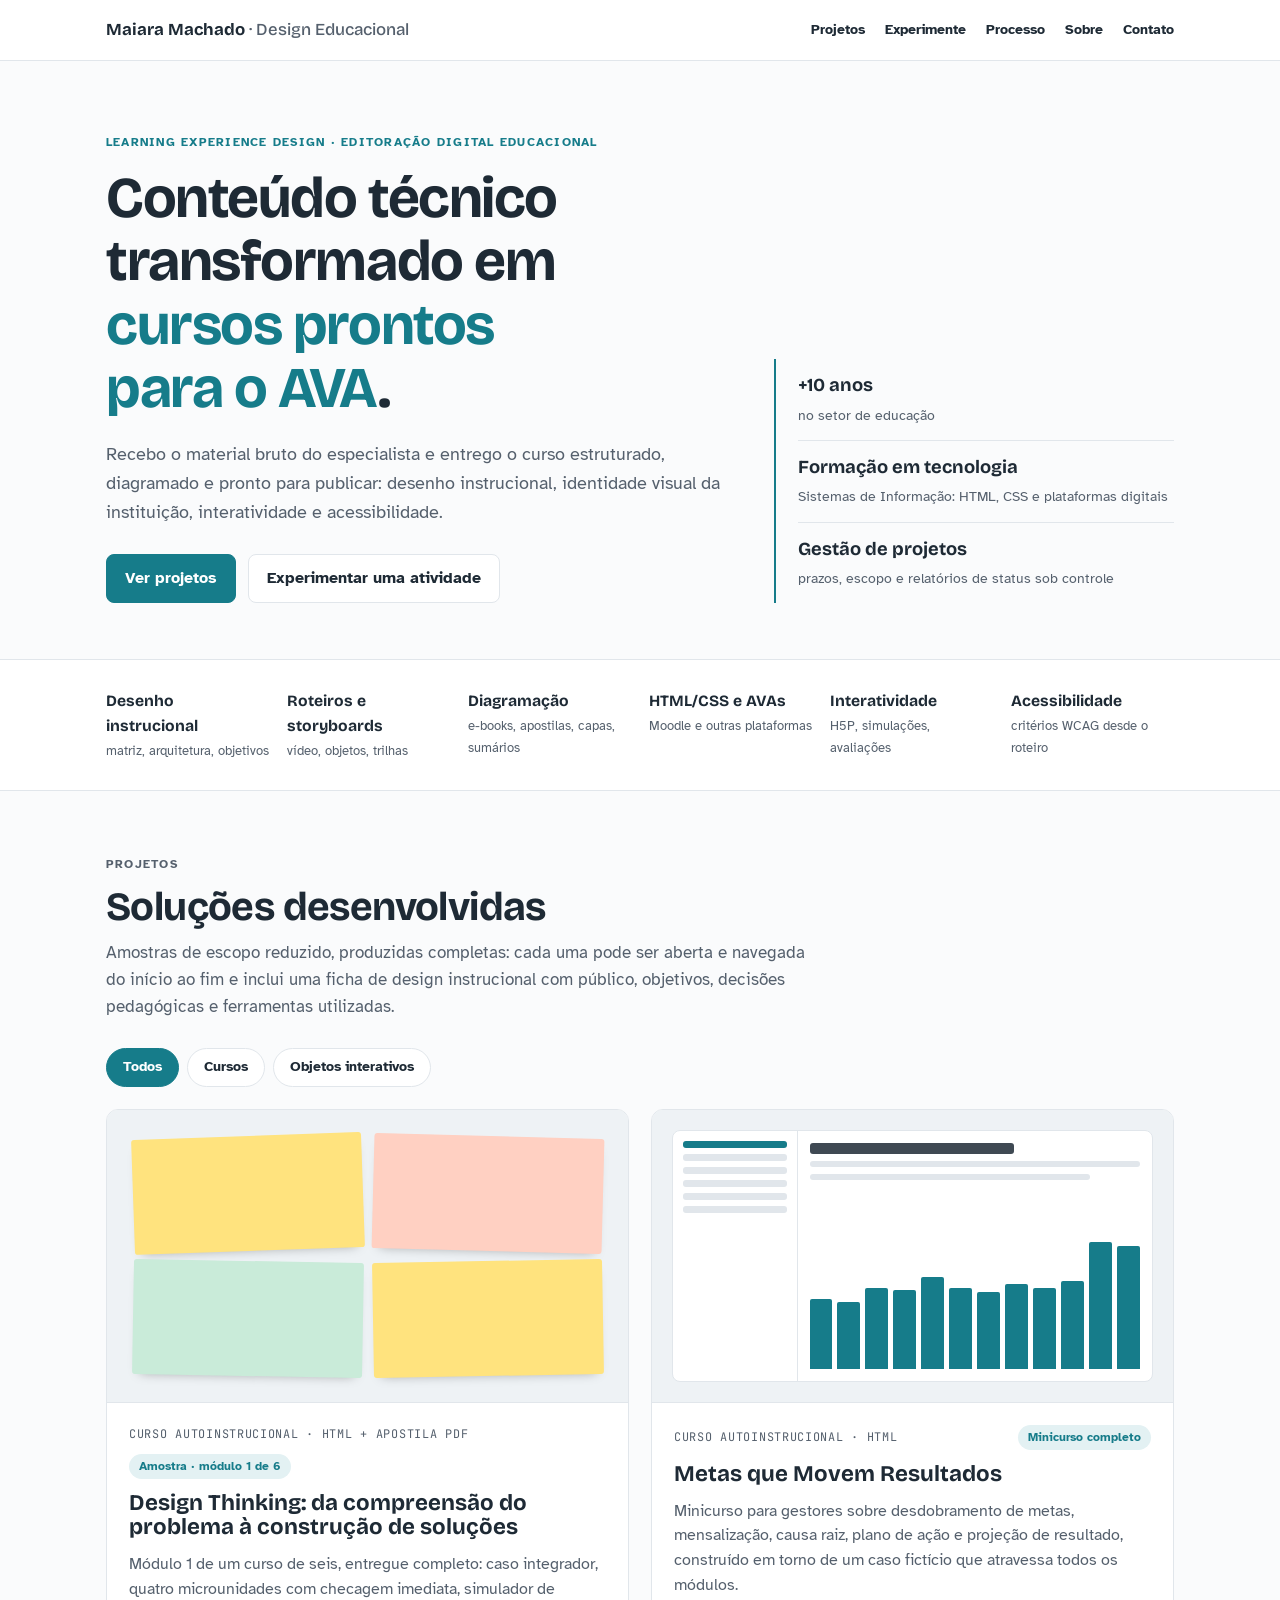
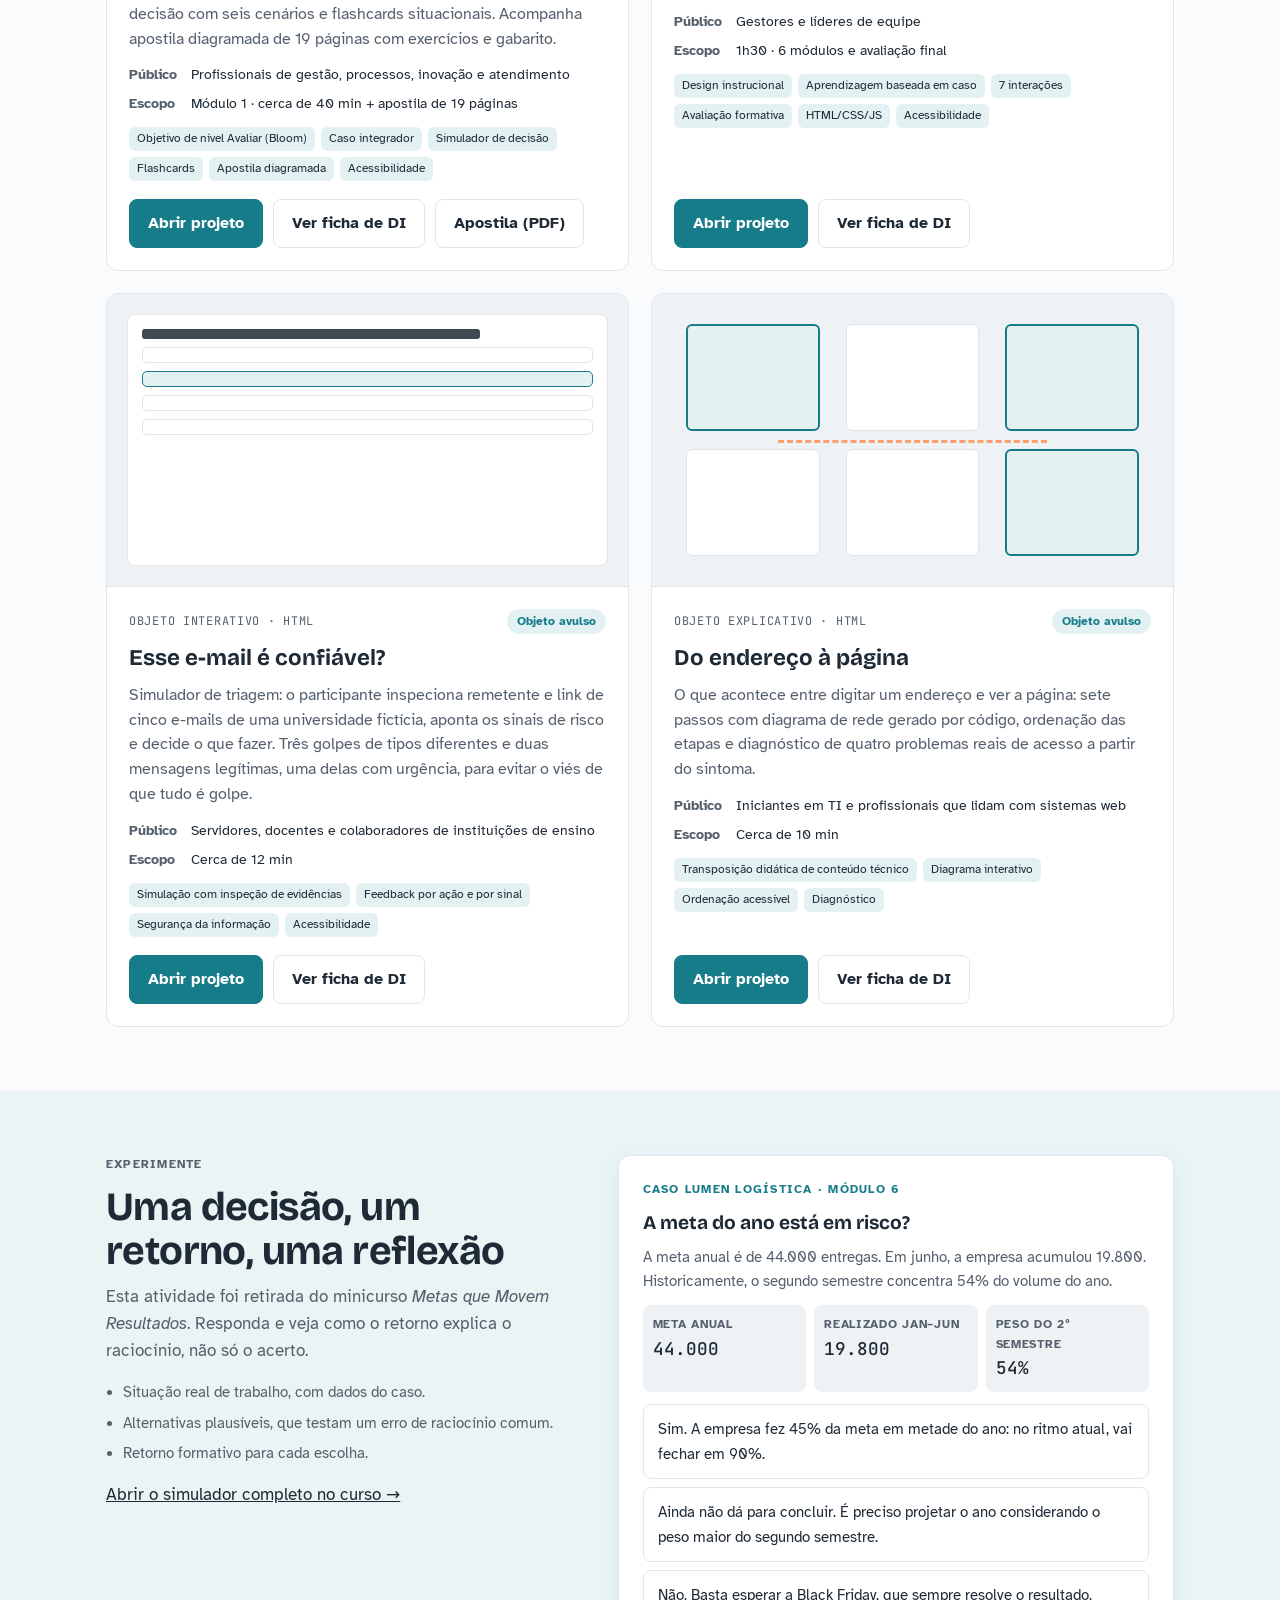
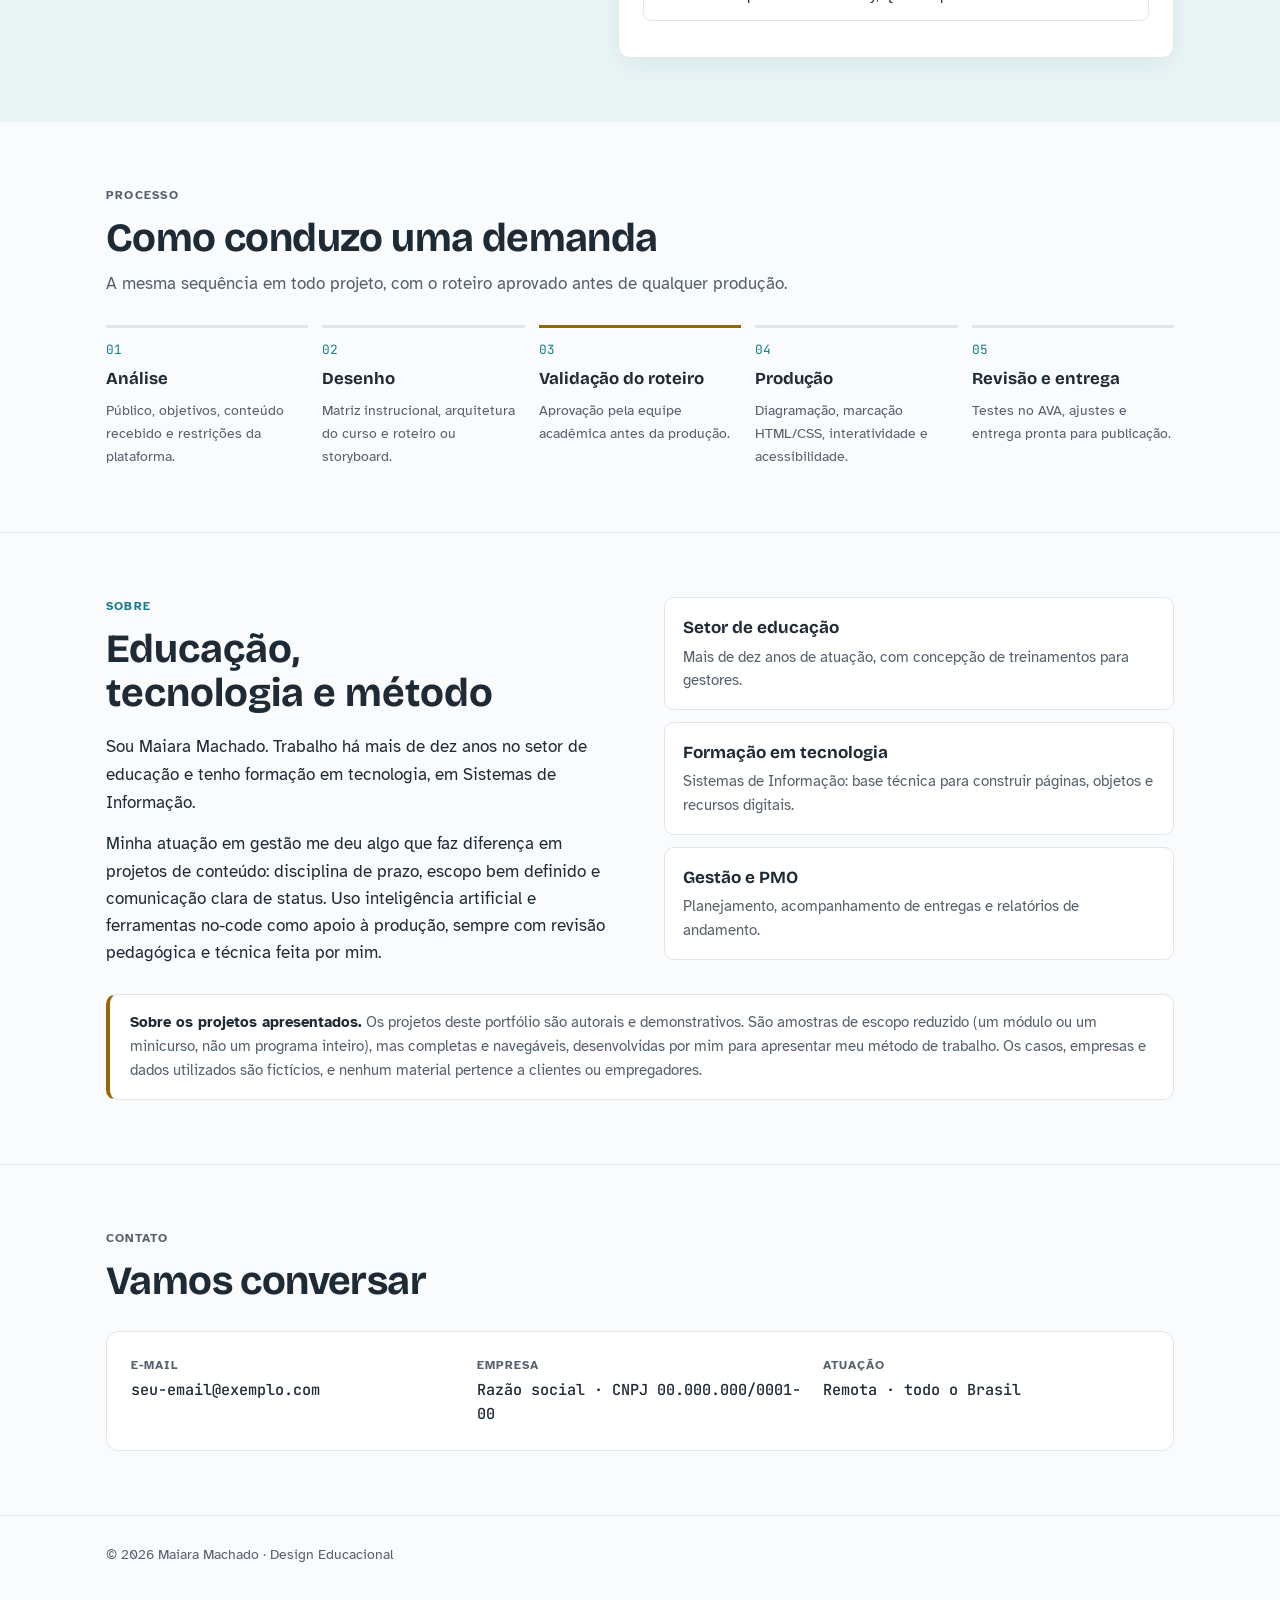
==== commit 70d433ce: "Atualização portfolio" ====
--- a/index.html
+++ b/index.html
@@ -1,9 +1,6 @@
-<!doctype html>
-<html lang="pt-BR">
-<head>
-<meta charset="utf-8">
-<meta name="viewport" content="width=device-width, initial-scale=1">
+<!doctype html><html><head><meta charset=utf8><meta name=viewport content="width=device-width,initial-scale=1,viewport-fit=cover"><style>:root{color-scheme:light;box-sizing:border-box;padding-top:env(safe-area-inset-top,0px);padding-bottom:env(safe-area-inset-bottom,0px)}html{scroll-padding-top:env(safe-area-inset-top,0px)}body{margin:0;padding:0;font:14px -apple-system,BlinkMacSystemFont,sans-serif;background:#fff;color:#000}img{max-width:100%}[hidden]:not([hidden=until-found i]){display:none!important}</style></head><body>
 <title>Portfólio Maiara Machado</title>
+<meta name="claude:viewport-fit-sides" content="cover">
 <meta name="description" content="Portfólio de design instrucional e editoração digital educacional de Maiara Machado.">
 <link rel="preconnect" href="https://fonts.googleapis.com">
 <link rel="preconnect" href="https://fonts.gstatic.com" crossorigin>
@@ -131,6 +128,10 @@
 .story div b{flex:1;background:var(--soft);border-bottom:1px solid var(--line)}
 .story div i{height:5px;margin:6px;border-radius:3px;background:var(--line)}
 
+.net-m{flex:1;position:relative;display:grid;grid-template-columns:repeat(3,1fr);grid-template-rows:repeat(2,1fr);gap:18px 26px;padding:10px 14px}
+.net-m i{background:var(--surface);border:1px solid var(--line);border-radius:6px}
+.net-m i.a{border:2px solid var(--accent);background:var(--accent-soft)}
+.net-m b{position:absolute;left:22%;right:22%;top:50%;border-top:3px dashed #FF9F6E}
 .notes-m{flex:1;display:grid;grid-template-columns:repeat(2,1fr);gap:10px;padding:6px}
 .notes-m i{border-radius:3px;background:#FFE37E;box-shadow:0 6px 12px -8px rgba(0,0,0,.35);transform:rotate(-2deg)}
 .notes-m i:nth-child(2){background:#FFD0C2;transform:rotate(1.5deg)}
@@ -205,9 +206,6 @@
 }
 @media (prefers-reduced-motion:reduce){html{scroll-behavior:auto}*{transition:none!important}}
 </style>
-</head>
-<body>
-
 
 <a class="skip" href="#projetos">Pular para os projetos</a>
 
@@ -279,7 +277,7 @@
           <li>Alternativas plausíveis, que testam um erro de raciocínio comum.</li>
           <li>Retorno formativo para cada escolha.</li>
         </ul>
-        <a href="metas/#m6" target="_blank" rel="noopener">Abrir o simulador completo no curso →</a>
+        <a href="metas/index.html#m6" target="_blank" rel="noopener">Abrir o simulador completo no curso →</a>
       </div>
       <div class="activity" id="activity">
         <p class="eyebrow" style="color:var(--accent)">Caso Lumen Logística · Módulo 6</p>
@@ -360,24 +358,28 @@
    O filtro por formato aparece sozinho quando houver 4 ou mais projetos visíveis. */
 const MOSTRAR_EM_PRODUCAO = false;
 const PROJETOS = [
-  { titulo:"Design Thinking: da compreensão do problema à construção de soluções", formato:"Curso autoinstrucional · HTML + apostila PDF", tipo:"curso", thumb:"notas", escopo:"Amostra · módulo 1 de 6", publicado:true, link:"design-thinking/", ficha:"#ficha",
-    extras:[{rotulo:"Apostila (PDF)", href:"design-thinking/apostila-design-thinking-m1.pdf"}],
+  { titulo:"Design Thinking: da compreensão do problema à construção de soluções", formato:"Curso autoinstrucional · HTML + apostila PDF", tipo:"curso", thumb:"notas", escopo:"Amostra · módulo 1 de 6", publicado:true, link:"design-thinking/index.html", ficha:"#ficha",
+    extras:[{rotulo:"Apostila (PDF)", href:"design-thinking/assets/apostila-design-thinking-m1.pdf"}],
     desc:"Módulo 1 de um curso de seis, entregue completo: caso integrador, quatro microunidades com checagem imediata, simulador de decisão com seis cenários e flashcards situacionais. Acompanha apostila diagramada de 19 páginas com exercícios e gabarito.",
     publico:"Profissionais de gestão, processos, inovação e atendimento", carga:"Módulo 1 · cerca de 40 min + apostila de 19 páginas",
     demonstra:["Objetivo de nível Avaliar (Bloom)","Caso integrador","Simulador de decisão","Flashcards","Apostila diagramada","Acessibilidade"] },
-  { titulo:"Metas que Movem Resultados", formato:"Curso autoinstrucional · HTML", tipo:"curso", thumb:"curso", escopo:"Minicurso completo", publicado:true, link:"metas/", ficha:"#sobre",
+  { titulo:"Metas que Movem Resultados", formato:"Curso autoinstrucional · HTML", tipo:"curso", thumb:"curso", escopo:"Minicurso completo", publicado:true, link:"metas/index.html", ficha:"#sobre",
     desc:"Minicurso para gestores sobre desdobramento de metas, mensalização, causa raiz, plano de ação e projeção de resultado, construído em torno de um caso fictício que atravessa todos os módulos.",
     publico:"Gestores e líderes de equipe", carga:"1h30 · 6 módulos e avaliação final",
     demonstra:["Design instrucional","Aprendizagem baseada em caso","7 interações","Avaliação formativa","HTML/CSS/JS","Acessibilidade"] },
-  { titulo:"Introdução a Redes de Computadores", formato:"E-book diagramado · PDF", tipo:"editoracao", thumb:"livro", publicado:false, link:"redes/",
+  { titulo:"Introdução a Redes de Computadores", formato:"E-book diagramado · PDF", tipo:"editoracao", thumb:"livro", publicado:false, link:"redes/index.html",
     desc:"Apostila introdutória com capa, sumário, divisores de módulo e boxes didáticos, a partir de conteúdo técnico bruto.",
     publico:"Iniciantes em TI", carga:"3 capítulos",
     demonstra:["Transposição didática","Diagramação","Identidade visual"] },
-  { titulo:"Phishing: você cairia?", formato:"Objeto interativo · HTML", tipo:"objeto", thumb:"quiz", publicado:false, link:"phishing/",
-    desc:"Cenários de decisão sobre e-mails suspeitos, com retorno explicativo a cada escolha.",
-    publico:"Usuários de TI em geral", carga:"15 min",
-    demonstra:["Interatividade","Avaliação","Segurança da informação","Acessibilidade"] },
-  { titulo:"Storyboard: videoaula sobre senhas seguras", formato:"Roteiro e storyboard · PDF", tipo:"roteiro", thumb:"story", publicado:false, link:"storyboard/",
+  { titulo:"Esse e-mail é confiável?", formato:"Objeto interativo · HTML", tipo:"objeto", thumb:"quiz", escopo:"Objeto avulso", publicado:true, link:"phishing/index.html", ficha:"#ficha",
+    desc:"Simulador de triagem: o participante inspeciona remetente e link de cinco e-mails de uma universidade fictícia, aponta os sinais de risco e decide o que fazer. Três golpes de tipos diferentes e duas mensagens legítimas, uma delas com urgência, para evitar o viés de que tudo é golpe.",
+    publico:"Servidores, docentes e colaboradores de instituições de ensino", carga:"Cerca de 12 min",
+    demonstra:["Simulação com inspeção de evidências","Feedback por ação e por sinal","Segurança da informação","Acessibilidade"] },
+  { titulo:"Do endereço à página", formato:"Objeto explicativo · HTML", tipo:"objeto", thumb:"rede", escopo:"Objeto avulso", publicado:true, link:"dns/index.html", ficha:"#ficha",
+    desc:"O que acontece entre digitar um endereço e ver a página: sete passos com diagrama de rede gerado por código, ordenação das etapas e diagnóstico de quatro problemas reais de acesso a partir do sintoma.",
+    publico:"Iniciantes em TI e profissionais que lidam com sistemas web", carga:"Cerca de 10 min",
+    demonstra:["Transposição didática de conteúdo técnico","Diagrama interativo","Ordenação acessível","Diagnóstico"] },
+  { titulo:"Storyboard: videoaula sobre senhas seguras", formato:"Roteiro e storyboard · PDF", tipo:"roteiro", thumb:"story", publicado:false, link:"storyboard/index.html",
     desc:"Roteiro de videoaula com storyboard quadro a quadro, narração e indicações de animação.",
     publico:"Usuários de TI em geral", carga:"Vídeo de 4 min",
     demonstra:["Roteirização","Storyboard","Linguagem audiovisual"] }
@@ -390,6 +392,7 @@
   livro:`<div class="book"><div class="pg cover"><i></i><i class="s"></i></div><div class="pg"><div class="h"></div><div class="t"></div><div class="t"></div><div class="t" style="width:80%"></div><div class="t"></div><div class="t" style="width:60%"></div></div></div>`,
   quiz:`<div class="quizm"><div class="h"></div><div class="o"></div><div class="o ok"></div><div class="o"></div><div class="o"></div></div>`,
   notas:`<div class="notes-m"><i></i><i></i><i></i><i></i></div>`,
+  rede:`<div class="net-m"><i class="a"></i><i></i><i class="a"></i><i></i><i></i><i class="a"></i><b></b></div>`,
   story:`<div class="story"><div><b></b><i></i></div><div><b></b><i></i></div><div><b></b><i></i></div></div>`
 };
 const esc=s=>String(s).replace(/[&<>"]/g,c=>({"&":"&amp;","<":"&lt;",">":"&gt;",'"':"&quot;"}[c]));
@@ -437,5 +440,4 @@
 rs.addEventListener("click",()=>{choices.forEach(x=>{x.setAttribute("aria-pressed","false");x.classList.remove("right","wrong");});fb.hidden=true;rs.hidden=true;choices[0].focus();});
 </script>
 
-</body>
-</html>
+</body></html>
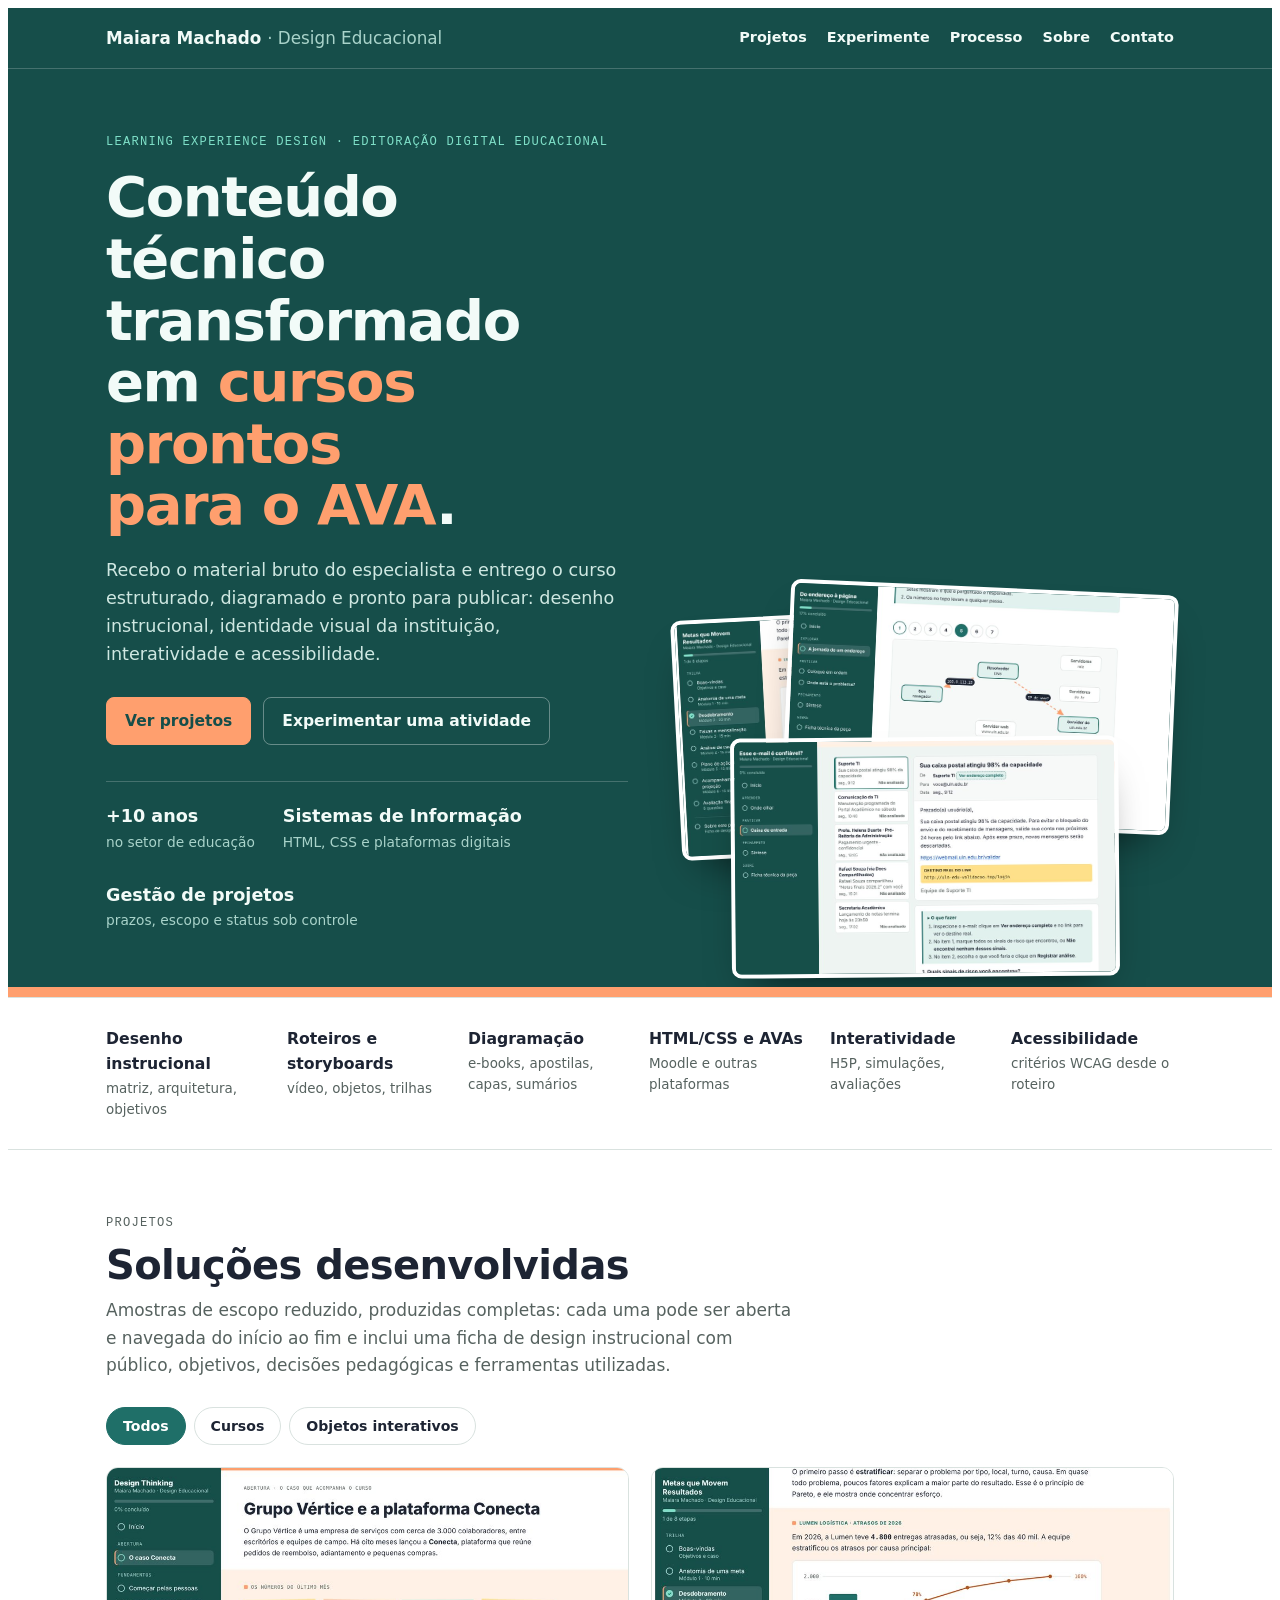
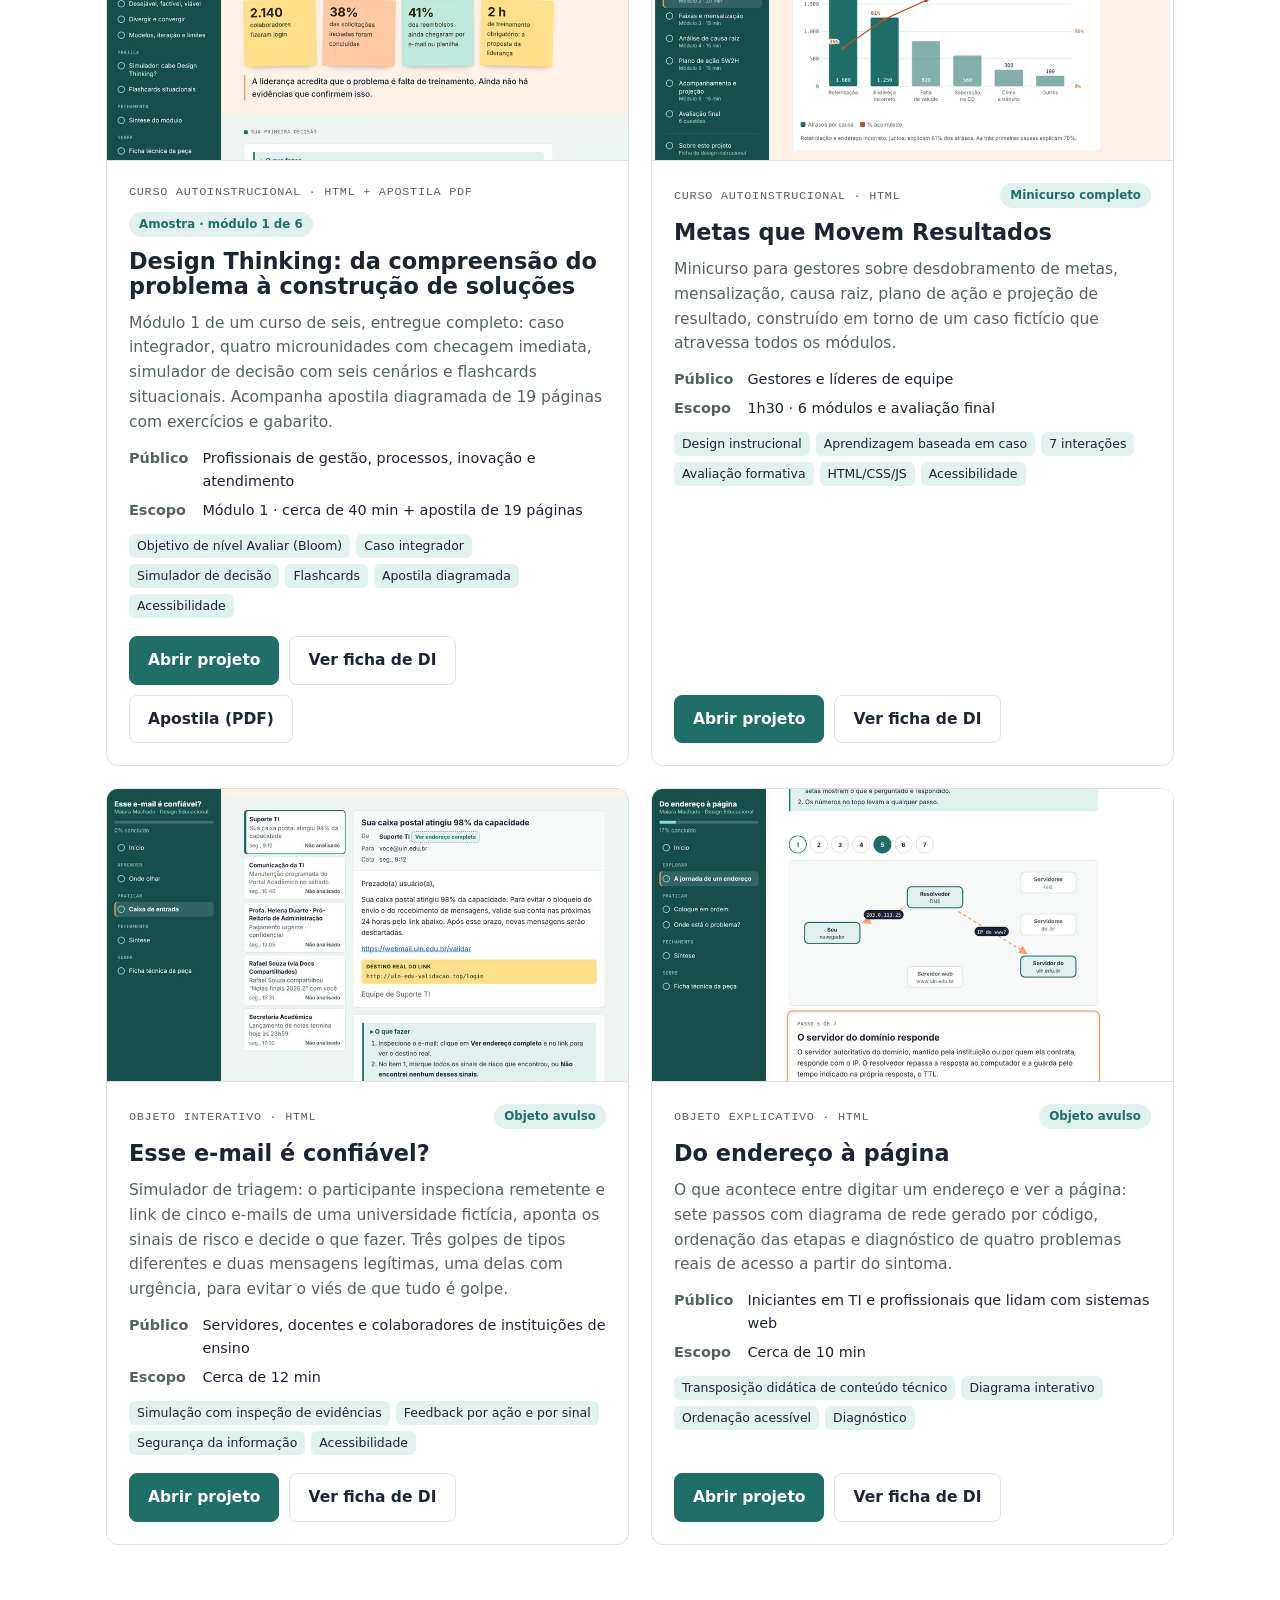
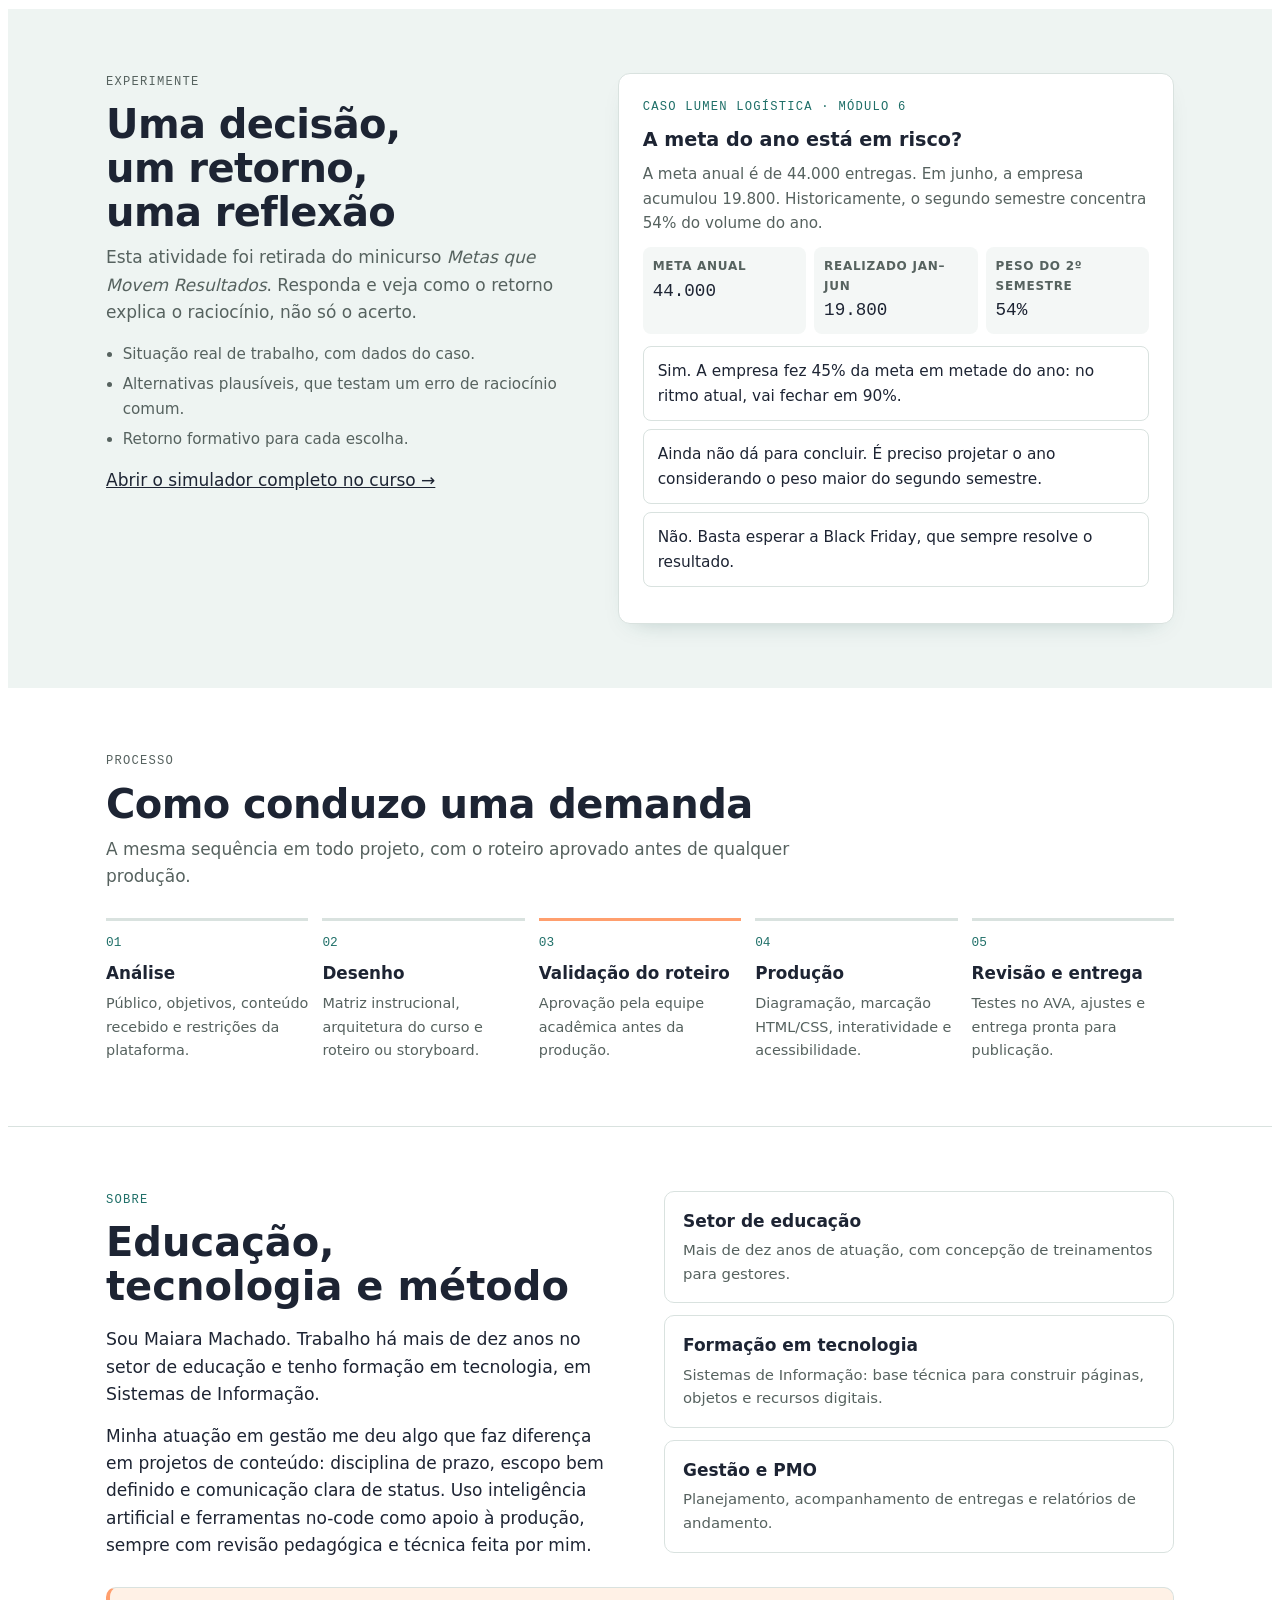
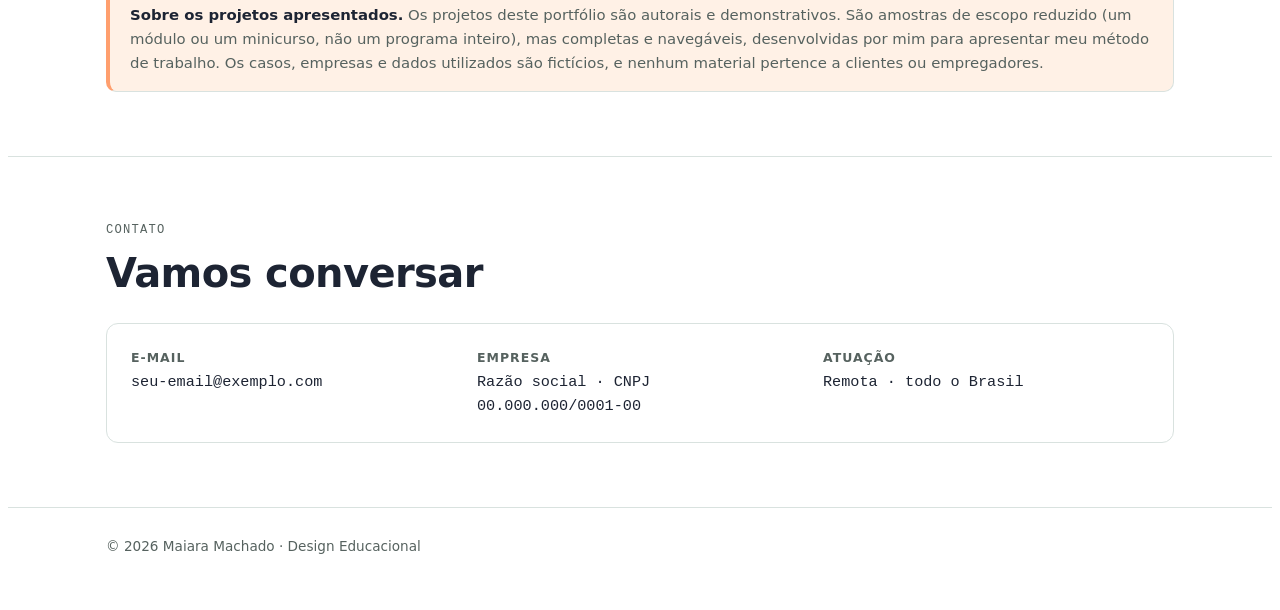
==== commit a3dba901: "Atualização paleta de cores" ====
--- a/index.html
+++ b/index.html
@@ -1,45 +1,30 @@
-<!doctype html><html><head><meta charset=utf8><meta name=viewport content="width=device-width,initial-scale=1,viewport-fit=cover"><style>:root{color-scheme:light;box-sizing:border-box;padding-top:env(safe-area-inset-top,0px);padding-bottom:env(safe-area-inset-bottom,0px)}html{scroll-padding-top:env(safe-area-inset-top,0px)}body{margin:0;padding:0;font:14px -apple-system,BlinkMacSystemFont,sans-serif;background:#fff;color:#000}img{max-width:100%}[hidden]:not([hidden=until-found i]){display:none!important}</style></head><body>
-<title>Portfólio Maiara Machado</title>
-<meta name="claude:viewport-fit-sides" content="cover">
-<meta name="description" content="Portfólio de design instrucional e editoração digital educacional de Maiara Machado.">
-<link rel="preconnect" href="https://fonts.googleapis.com">
-<link rel="preconnect" href="https://fonts.gstatic.com" crossorigin>
-<link rel="stylesheet" href="https://fonts.googleapis.com/css2?family=Atkinson+Hyperlegible:wght@400;700&family=Bricolage+Grotesque:opsz,wght@12..96,500;12..96,700&family=JetBrains+Mono:wght@500&display=swap">
-<style>
-/* Layout: navegação fixa; abertura com proposta de valor e credenciais; projetos com filtro; laboratório interativo; processo; sobre; contato */
-:root{
-  --bg:#FAFBFC; --surface:#FFFFFF; --ink:#1E2A35; --muted:#55606D; --line:#E1E6EB; --soft:#EEF2F5;
-  --accent:#167C8A; --accent-ink:#FFFFFF; --accent-soft:#E3F1F3; --signal:#9A6600; --signal-soft:#F7ECD3;
-  --deep:#EAF4F5; --deep-ink:#1E2A35; --deep-muted:#55606D;
-  --ok:#2C7A4B; --ok-soft:#E0F1E6; --bad:#B3261E; --bad-soft:#FBE3E1;
+<!doctype html><html><head><meta charset=utf8><meta name=viewport content="width=device-width,initial-scale=1,viewport-fit=cover"><style>:root{
+  --bg:#FFFFFF; --surface:#FFFFFF; --ink:#1D2433; --muted:#56625F; --line:#D9E2DF; --soft:#F4F7F6;
+  --accent:#1F6F68; --accent-strong:#164E4A; --accent-ink:#FFFFFF; --accent-soft:#E1F1ED; --signal:#B4561F; --signal-soft:#FFF1E6;
+  --menu:#164E4A; --menu-ink:#F2FBF8; --menu-muted:#A9D3CA; --menu-accent:#7FE0C8; --menu-line:rgba(255,255,255,.2);
+  --highlight:#FF9F6E; --band-case:#FFF1E6; --band-activity:#EEF4F2;
+  --deep:#EEF4F2; --deep-ink:#1D2433; --deep-muted:#56625F;
+  --ok:#1D714A; --ok-soft:#E6F5EC; --bad:#A8261D; --bad-soft:#FCEBE9;
   --f-display:"Bricolage Grotesque","Segoe UI",system-ui,sans-serif;
   --f-body:"Atkinson Hyperlegible","Segoe UI",system-ui,sans-serif;
-  --f-mono:"JetBrains Mono",ui-monospace,Menlo,monospace;
+  --f-mono:"IBM Plex Mono",ui-monospace,Menlo,monospace;
+  color-scheme:light;
 }
-@media (prefers-color-scheme: dark){ :root:not([data-theme="light"]){
-  --bg:#0E151C; --surface:#151F29; --ink:#E5EAEF; --muted:#9BA8B5; --line:#273544; --soft:#1C2834;
-  --accent:#55B4C4; --accent-ink:#06232A; --accent-soft:#163640; --signal:#E3AC34; --signal-soft:#3A2D10;
-  --deep:#0A2C33; --deep-ink:#E5EFF1; --deep-muted:#93B4BA;
-  --ok:#62C08A; --ok-soft:#163626; --bad:#F0726A; --bad-soft:#3E1C1A; color-scheme:dark; } }
-:root[data-theme="dark"]{
-  --bg:#0E151C; --surface:#151F29; --ink:#E5EAEF; --muted:#9BA8B5; --line:#273544; --soft:#1C2834;
-  --accent:#55B4C4; --accent-ink:#06232A; --accent-soft:#163640; --signal:#E3AC34; --signal-soft:#3A2D10;
-  --deep:#0A2C33; --deep-ink:#E5EFF1; --deep-muted:#93B4BA;
-  --ok:#62C08A; --ok-soft:#163626; --bad:#F0726A; --bad-soft:#3E1C1A; color-scheme:dark; }
 
 *{box-sizing:border-box}
+[hidden]{display:none!important}
 html{scroll-behavior:smooth;scroll-padding-top:calc(env(safe-area-inset-top,0px) + 72px)}
 body{background:var(--bg);color:var(--ink);font-family:var(--f-body);font-size:17px;line-height:1.6}
-body::before{content:"";position:fixed;inset:0 0 auto;height:env(safe-area-inset-top,0px);z-index:10;background:var(--surface)}
+body::before{content:"";position:fixed;inset:0 0 auto;height:env(safe-area-inset-top,0px);z-index:10;background:var(--menu)}
 a{color:var(--accent)}
 button{font:inherit;cursor:pointer}
-:focus-visible{outline:3px solid var(--signal);outline-offset:3px;border-radius:4px}
+:focus-visible{outline:3px solid var(--highlight);outline-offset:3px;border-radius:4px}
 .skip{position:absolute;left:-9999px;top:0;background:var(--accent);color:var(--accent-ink);padding:8px 14px;z-index:30}
 .skip:focus{left:16px;top:16px}
 h1,h2,h3{font-family:var(--f-display);line-height:1.1;text-wrap:balance;margin:0}
 p{margin:0}
 .wrap{max-width:1100px;margin:0 auto;padding-left:max(16px,env(safe-area-inset-left,0px));padding-right:max(16px,env(safe-area-inset-right,0px))}
-.eyebrow{font-size:.78rem;text-transform:uppercase;letter-spacing:.1em;color:var(--accent);font-weight:700}
+.eyebrow{font-family:var(--f-mono);font-size:.76rem;text-transform:uppercase;letter-spacing:.1em;color:var(--accent)}
 section{padding-block:64px}
 .sec-head{display:flex;flex-direction:column;gap:10px;margin-bottom:28px;max-width:64ch}
 .sec-head h2{font-size:clamp(1.7rem,4vw,2.5rem);letter-spacing:-.015em}
@@ -47,29 +32,38 @@
 .btn{display:inline-flex;align-items:center;gap:8px;border-radius:8px;padding:11px 18px;font-weight:700;font-size:.97rem;text-decoration:none;border:1px solid var(--line);color:var(--ink);background:var(--surface)}
 .btn:hover{background:var(--soft)}
 .btn.pri{background:var(--accent);border-color:var(--accent);color:var(--accent-ink)}
-.btn.pri:hover{filter:brightness(1.08)}
+.btn.pri:hover{background:var(--accent-strong);border-color:var(--accent-strong)}
 
 /* Navegação */
-.top{position:sticky;top:env(safe-area-inset-top,0px);z-index:20;background:var(--surface);border-bottom:1px solid var(--line)}
+.top{position:sticky;top:env(safe-area-inset-top,0px);z-index:20;background:var(--menu);border-bottom:1px solid var(--menu-line)}
 .top .wrap{display:flex;align-items:center;justify-content:space-between;gap:16px;min-height:60px;flex-wrap:wrap;padding-block:8px}
-.mark{font-family:var(--f-display);font-weight:700;font-size:1.05rem;color:var(--ink);text-decoration:none}
-.mark span{color:var(--muted);font-weight:500}
+.mark{font-family:var(--f-display);font-weight:700;font-size:1.05rem;color:var(--menu-ink);text-decoration:none}
+.mark span{color:var(--menu-muted);font-weight:500}
 .top nav{display:flex;gap:20px;font-size:.9rem;font-weight:700;flex-wrap:wrap}
-.top nav a{color:var(--ink);text-decoration:none}
-.top nav a:hover{color:var(--accent)}
-
-/* Abertura */
-.hero{padding-block:72px 56px}
-.hero-grid{display:grid;grid-template-columns:minmax(0,1.55fr) minmax(0,1fr);gap:48px;align-items:end}
-.hero h1{font-size:clamp(2.2rem,5.4vw,3.6rem);font-weight:700;letter-spacing:-.025em;margin-top:14px}
-.hero h1 em{font-style:normal;color:var(--accent)}
-.hero .lead{margin-top:20px;max-width:56ch;font-size:1.12rem;color:var(--muted)}
+.top nav a{color:var(--menu-ink);text-decoration:none}
+.top nav a:hover{color:var(--highlight)}
+
+/* Abertura: vitrine em petróleo com as peças empilhadas */
+.hero{background:var(--menu);color:var(--menu-ink);padding-block:64px 0;border-bottom:10px solid var(--highlight);overflow:hidden}
+.hero-grid{display:grid;grid-template-columns:minmax(0,1.05fr) minmax(0,1fr);gap:48px;align-items:center}
+.hero .eyebrow{color:var(--menu-accent)}
+.hero h1{font-size:clamp(2.2rem,5.2vw,3.5rem);font-weight:800;letter-spacing:-.025em;margin-top:14px}
+.hero h1 em{font-style:normal;color:var(--highlight)}
+.hero .lead{margin-top:20px;max-width:52ch;font-size:1.1rem;color:#CFE8E2}
 .hero .cta{display:flex;gap:12px;flex-wrap:wrap;margin-top:28px}
-.facts{display:flex;flex-direction:column;border-left:2px solid var(--accent);padding-left:22px}
-.facts div{padding-block:12px;border-bottom:1px solid var(--line)}
-.facts div:last-child{border-bottom:0}
-.facts b{display:block;font-family:var(--f-display);font-size:1.15rem}
-.facts span{font-size:.9rem;color:var(--muted)}
+.hero .btn{background:transparent;color:var(--menu-ink);border-color:rgba(255,255,255,.35)}
+.hero .btn:hover{background:rgba(255,255,255,.1)}
+.hero .btn.pri{background:var(--highlight);border-color:var(--highlight);color:var(--menu)}
+.hero .btn.pri:hover{filter:brightness(1.06)}
+.facts{display:flex;gap:28px;flex-wrap:wrap;margin-block:36px 56px;padding-top:20px;border-top:1px solid var(--menu-line)}
+.facts div{display:flex;flex-direction:column;min-width:0}
+.facts b{font-family:var(--f-display);font-size:1.1rem}
+.facts span{font-size:.86rem;color:var(--menu-muted)}
+.stack{position:relative;height:400px;align-self:end}
+.stack img{position:absolute;width:78%;max-width:100%;border-radius:10px;border:4px solid #FFFFFF;box-shadow:0 24px 44px -22px rgba(0,0,0,.65)}
+.stack img:nth-child(1){left:0;top:24px;transform:rotate(-3deg)}
+.stack img:nth-child(2){right:0;top:0;transform:rotate(2.5deg)}
+.stack img:nth-child(3){left:11%;top:150px;transform:rotate(-.5deg)}
 
 /* Entregas */
 .deliver{border-block:1px solid var(--line);background:var(--surface);padding-block:28px}
@@ -88,6 +82,8 @@
 .projects.single .thumb{border-bottom:0;border-right:1px solid var(--line);aspect-ratio:auto;min-height:280px}
 .proj{background:var(--surface);border:1px solid var(--line);border-radius:12px;overflow:hidden;display:flex;flex-direction:column;min-width:0}
 .thumb{aspect-ratio:16/9;max-width:100%;background:var(--soft);border-bottom:1px solid var(--line);padding:20px;display:flex}
+.thumb.shot{padding:0;overflow:hidden}
+.thumb.shot img{display:block;width:100%;height:100%;object-fit:cover;object-position:top left}
 .proj-body{padding:22px;display:flex;flex-direction:column;gap:12px;flex:1;min-width:0}
 .proj-top{display:flex;justify-content:space-between;gap:10px;align-items:baseline;flex-wrap:wrap}
 .fmt{font-family:var(--f-mono);font-size:.74rem;color:var(--muted);text-transform:uppercase;letter-spacing:.06em}
@@ -140,13 +136,13 @@
 
 /* Laboratório */
 .lab{background:var(--deep);color:var(--deep-ink)}
-.lab .eyebrow{color:var(--signal)}
+.lab .eyebrow{color:var(--accent)}
 .lab .sec-head p{color:var(--deep-muted)}
 .lab-grid{display:grid;grid-template-columns:minmax(0,1fr) minmax(0,1.2fr);gap:48px;align-items:start}
 .lab-why{display:flex;flex-direction:column;gap:16px}
 .lab-why ul{margin:0;padding-left:1.1em;color:var(--deep-muted);display:flex;flex-direction:column;gap:6px;font-size:.95rem}
 .lab-why a{color:var(--deep-ink)}
-.activity{background:var(--surface);color:var(--ink);border:1px solid var(--line);border-radius:12px;box-shadow:0 8px 24px rgba(22,124,138,.08);padding:24px;display:flex;flex-direction:column;gap:12px}
+.activity{background:var(--surface);color:var(--ink);border:1px solid var(--line);border-radius:12px;box-shadow:0 10px 24px -16px rgba(22,78,74,.35);padding:24px;display:flex;flex-direction:column;gap:12px}
 .activity .ctx{font-size:.95rem;color:var(--muted)}
 .activity h3{font-size:1.2rem}
 .data{display:grid;grid-template-columns:repeat(3,minmax(0,1fr));gap:8px}
@@ -164,7 +160,7 @@
 /* Processo */
 ol.steps{list-style:none;margin:0;padding:0;display:grid;grid-template-columns:repeat(5,minmax(0,1fr));gap:14px;counter-reset:s}
 ol.steps li{counter-increment:s;display:flex;flex-direction:column;gap:6px;padding-top:12px;border-top:3px solid var(--line);min-width:0}
-ol.steps li.key{border-top-color:var(--signal)}
+ol.steps li.key{border-top-color:var(--highlight)}
 ol.steps li::before{content:counter(s,decimal-leading-zero);font-family:var(--f-mono);font-size:.8rem;color:var(--accent)}
 ol.steps b{font-family:var(--f-display);font-size:1.05rem}
 ol.steps p{font-size:.9rem;color:var(--muted)}
@@ -179,7 +175,7 @@
 .cred{background:var(--surface);border:1px solid var(--line);border-radius:10px;padding:16px 18px;display:flex;flex-direction:column;gap:4px}
 .cred b{font-family:var(--f-display)}
 .cred p{font-size:.93rem;color:var(--muted)}
-.note{margin-top:28px;background:var(--surface);border:1px solid var(--line);border-left:4px solid var(--signal);border-radius:10px;padding:16px 20px;font-size:.93rem;color:var(--muted)}
+.note{margin-top:28px;background:var(--band-case);border:1px solid var(--line);border-left:4px solid var(--highlight);border-radius:10px;padding:16px 20px;font-size:.93rem;color:var(--muted)}
 .note b{color:var(--ink)}
 
 /* Contato */
@@ -190,6 +186,8 @@
 footer{padding-block:28px 44px;color:var(--muted);font-size:.85rem;border-top:1px solid var(--line)}
 
 @media (max-width:900px){
+  .stack{height:300px;margin-top:-8px}
+  .facts{margin-bottom:28px}
   .hero-grid,.lab-grid,.about{grid-template-columns:minmax(0,1fr);gap:32px}
   .deliver ul{grid-template-columns:repeat(3,minmax(0,1fr))}
   .projects,.projects.single .proj{grid-template-columns:minmax(0,1fr)}
@@ -230,11 +228,16 @@
         <h1 id="h-hero">Conteúdo técnico transformado em <em>cursos prontos para o AVA</em>.</h1>
         <p class="lead">Recebo o material bruto do especialista e entrego o curso estruturado, diagramado e pronto para publicar: desenho instrucional, identidade visual da instituição, interatividade e acessibilidade.</p>
         <div class="cta"><a class="btn pri" href="#projetos">Ver projetos</a><a class="btn" href="#experimente">Experimentar uma atividade</a></div>
-      </div>
-      <div class="facts" aria-label="Resumo profissional">
-        <div><b>+10 anos</b><span>no setor de educação</span></div>
-        <div><b>Formação em tecnologia</b><span>Sistemas de Informação: HTML, CSS e plataformas digitais</span></div>
-        <div><b>Gestão de projetos</b><span>prazos, escopo e relatórios de status sob controle</span></div>
+        <div class="facts" aria-label="Resumo profissional">
+          <div><b>+10 anos</b><span>no setor de educação</span></div>
+          <div><b>Sistemas de Informação</b><span>HTML, CSS e plataformas digitais</span></div>
+          <div><b>Gestão de projetos</b><span>prazos, escopo e status sob controle</span></div>
+        </div>
+      </div>
+      <div class="stack" aria-hidden="true">
+        <img src="assets/thumbs/metas.jpg" alt="">
+        <img src="assets/thumbs/dns.jpg" alt="">
+        <img src="assets/thumbs/phishing.jpg" alt="">
       </div>
     </div>
   </section>
@@ -358,12 +361,12 @@
    O filtro por formato aparece sozinho quando houver 4 ou mais projetos visíveis. */
 const MOSTRAR_EM_PRODUCAO = false;
 const PROJETOS = [
-  { titulo:"Design Thinking: da compreensão do problema à construção de soluções", formato:"Curso autoinstrucional · HTML + apostila PDF", tipo:"curso", thumb:"notas", escopo:"Amostra · módulo 1 de 6", publicado:true, link:"design-thinking/index.html", ficha:"#ficha",
+  { titulo:"Design Thinking: da compreensão do problema à construção de soluções", formato:"Curso autoinstrucional · HTML + apostila PDF", tipo:"curso", thumb:"notas", escopo:"Amostra · módulo 1 de 6", publicado:true, link:"design-thinking/index.html", img:"assets/thumbs/dt.jpg", ficha:"#ficha",
     extras:[{rotulo:"Apostila (PDF)", href:"design-thinking/assets/apostila-design-thinking-m1.pdf"}],
     desc:"Módulo 1 de um curso de seis, entregue completo: caso integrador, quatro microunidades com checagem imediata, simulador de decisão com seis cenários e flashcards situacionais. Acompanha apostila diagramada de 19 páginas com exercícios e gabarito.",
     publico:"Profissionais de gestão, processos, inovação e atendimento", carga:"Módulo 1 · cerca de 40 min + apostila de 19 páginas",
     demonstra:["Objetivo de nível Avaliar (Bloom)","Caso integrador","Simulador de decisão","Flashcards","Apostila diagramada","Acessibilidade"] },
-  { titulo:"Metas que Movem Resultados", formato:"Curso autoinstrucional · HTML", tipo:"curso", thumb:"curso", escopo:"Minicurso completo", publicado:true, link:"metas/index.html", ficha:"#sobre",
+  { titulo:"Metas que Movem Resultados", formato:"Curso autoinstrucional · HTML", tipo:"curso", thumb:"curso", escopo:"Minicurso completo", publicado:true, link:"metas/index.html", img:"assets/thumbs/metas.jpg", ficha:"#sobre",
     desc:"Minicurso para gestores sobre desdobramento de metas, mensalização, causa raiz, plano de ação e projeção de resultado, construído em torno de um caso fictício que atravessa todos os módulos.",
     publico:"Gestores e líderes de equipe", carga:"1h30 · 6 módulos e avaliação final",
     demonstra:["Design instrucional","Aprendizagem baseada em caso","7 interações","Avaliação formativa","HTML/CSS/JS","Acessibilidade"] },
@@ -371,11 +374,11 @@
     desc:"Apostila introdutória com capa, sumário, divisores de módulo e boxes didáticos, a partir de conteúdo técnico bruto.",
     publico:"Iniciantes em TI", carga:"3 capítulos",
     demonstra:["Transposição didática","Diagramação","Identidade visual"] },
-  { titulo:"Esse e-mail é confiável?", formato:"Objeto interativo · HTML", tipo:"objeto", thumb:"quiz", escopo:"Objeto avulso", publicado:true, link:"phishing/index.html", ficha:"#ficha",
+  { titulo:"Esse e-mail é confiável?", formato:"Objeto interativo · HTML", tipo:"objeto", thumb:"quiz", escopo:"Objeto avulso", publicado:true, link:"phishing/index.html", img:"assets/thumbs/phishing.jpg", ficha:"#ficha",
     desc:"Simulador de triagem: o participante inspeciona remetente e link de cinco e-mails de uma universidade fictícia, aponta os sinais de risco e decide o que fazer. Três golpes de tipos diferentes e duas mensagens legítimas, uma delas com urgência, para evitar o viés de que tudo é golpe.",
     publico:"Servidores, docentes e colaboradores de instituições de ensino", carga:"Cerca de 12 min",
     demonstra:["Simulação com inspeção de evidências","Feedback por ação e por sinal","Segurança da informação","Acessibilidade"] },
-  { titulo:"Do endereço à página", formato:"Objeto explicativo · HTML", tipo:"objeto", thumb:"rede", escopo:"Objeto avulso", publicado:true, link:"dns/index.html", ficha:"#ficha",
+  { titulo:"Do endereço à página", formato:"Objeto explicativo · HTML", tipo:"objeto", thumb:"rede", escopo:"Objeto avulso", publicado:true, link:"dns/index.html", img:"assets/thumbs/dns.jpg", ficha:"#ficha",
     desc:"O que acontece entre digitar um endereço e ver a página: sete passos com diagrama de rede gerado por código, ordenação das etapas e diagnóstico de quatro problemas reais de acesso a partir do sintoma.",
     publico:"Iniciantes em TI e profissionais que lidam com sistemas web", carga:"Cerca de 10 min",
     demonstra:["Transposição didática de conteúdo técnico","Diagrama interativo","Ordenação acessível","Diagnóstico"] },
@@ -401,7 +404,7 @@
 list.classList.toggle("single",visiveis.length===1);
 list.innerHTML=visiveis.map((p,i)=>`
   <article class="proj" data-tipo="${esc(p.tipo)}" aria-labelledby="pt${i}">
-    <div class="thumb" aria-hidden="true">${THUMBS[p.thumb]||""}</div>
+    ${p.img?`<div class="thumb shot"><img src="${esc(p.img)}" alt="Tela do projeto ${esc(p.titulo)}" loading="lazy"></div>`:`<div class="thumb" aria-hidden="true">${THUMBS[p.thumb]||""}</div>`}
     <div class="proj-body">
       <div class="proj-top"><span class="fmt">${esc(p.formato)}</span>${p.publicado?(p.escopo?`<span class="scope">${esc(p.escopo)}</span>`:""):`<span class="badge">Em produção</span>`}</div>
       <h3 id="pt${i}">${esc(p.titulo)}</h3>
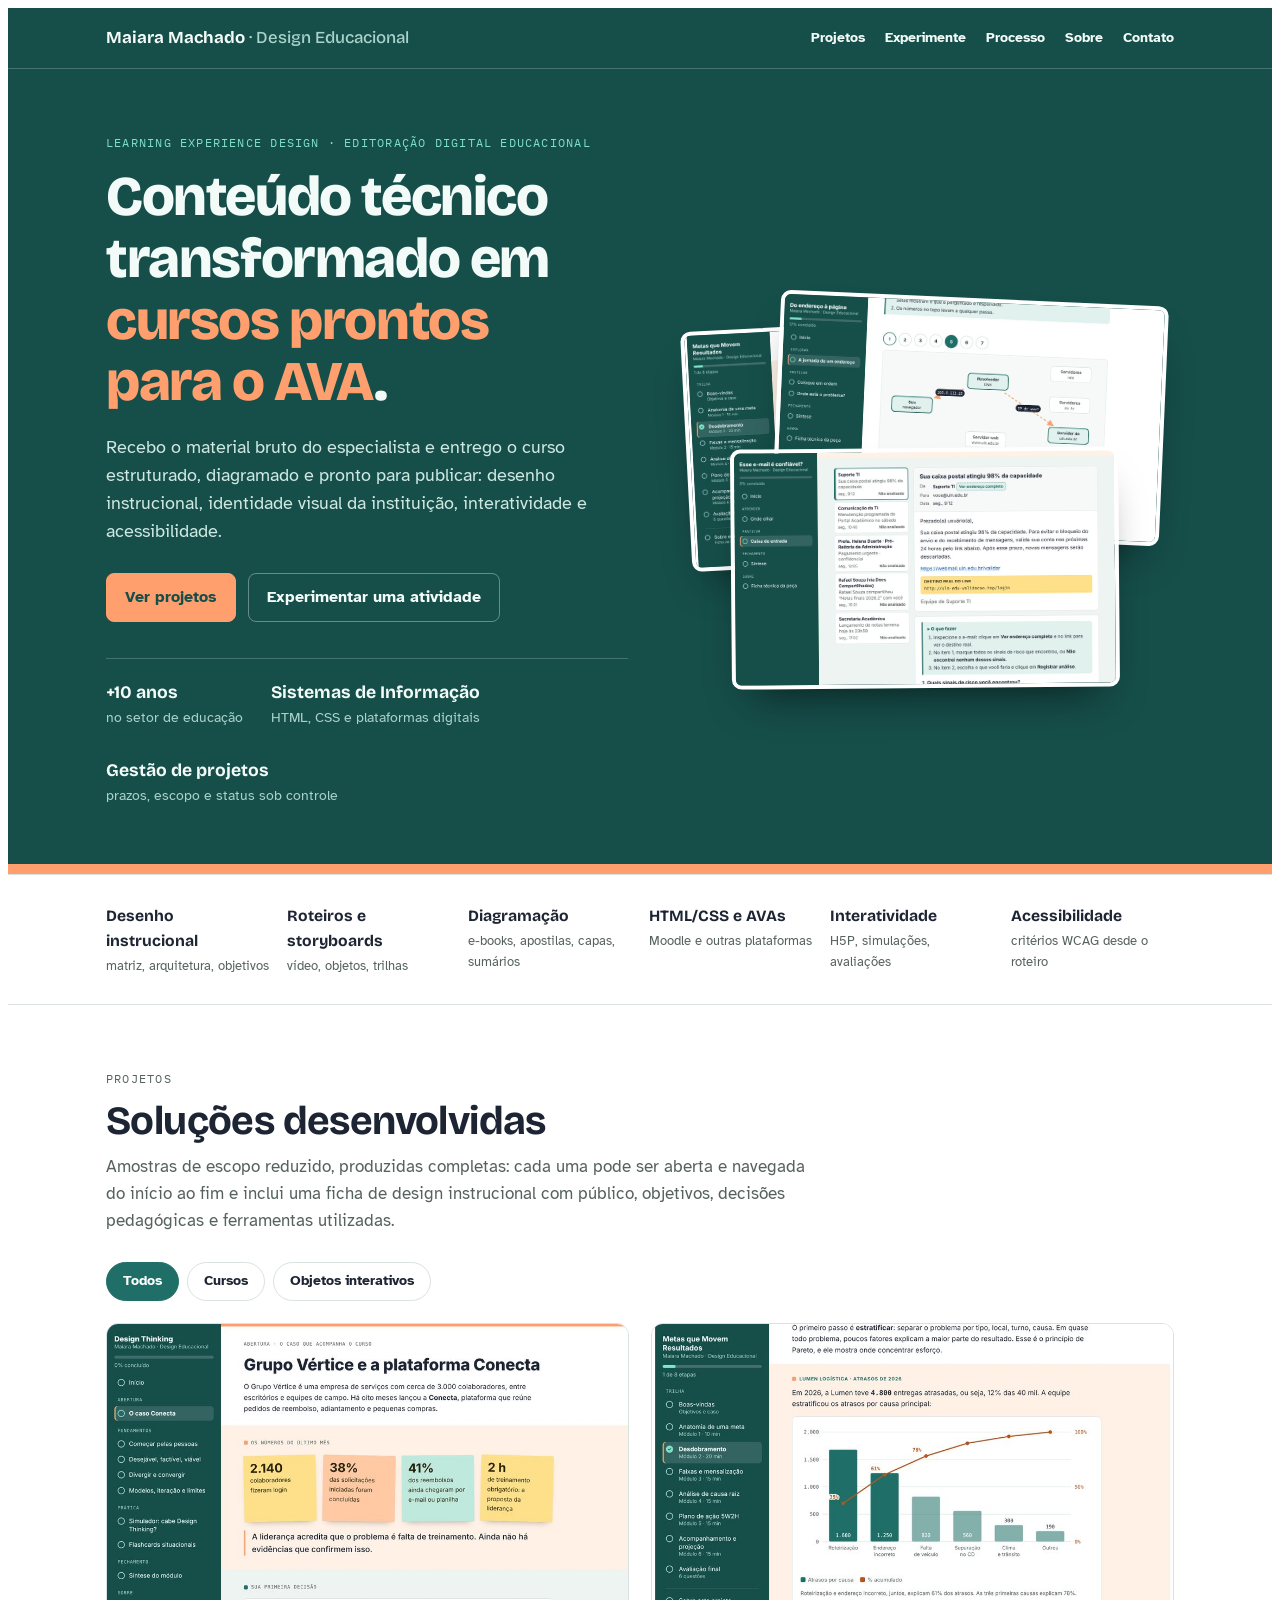
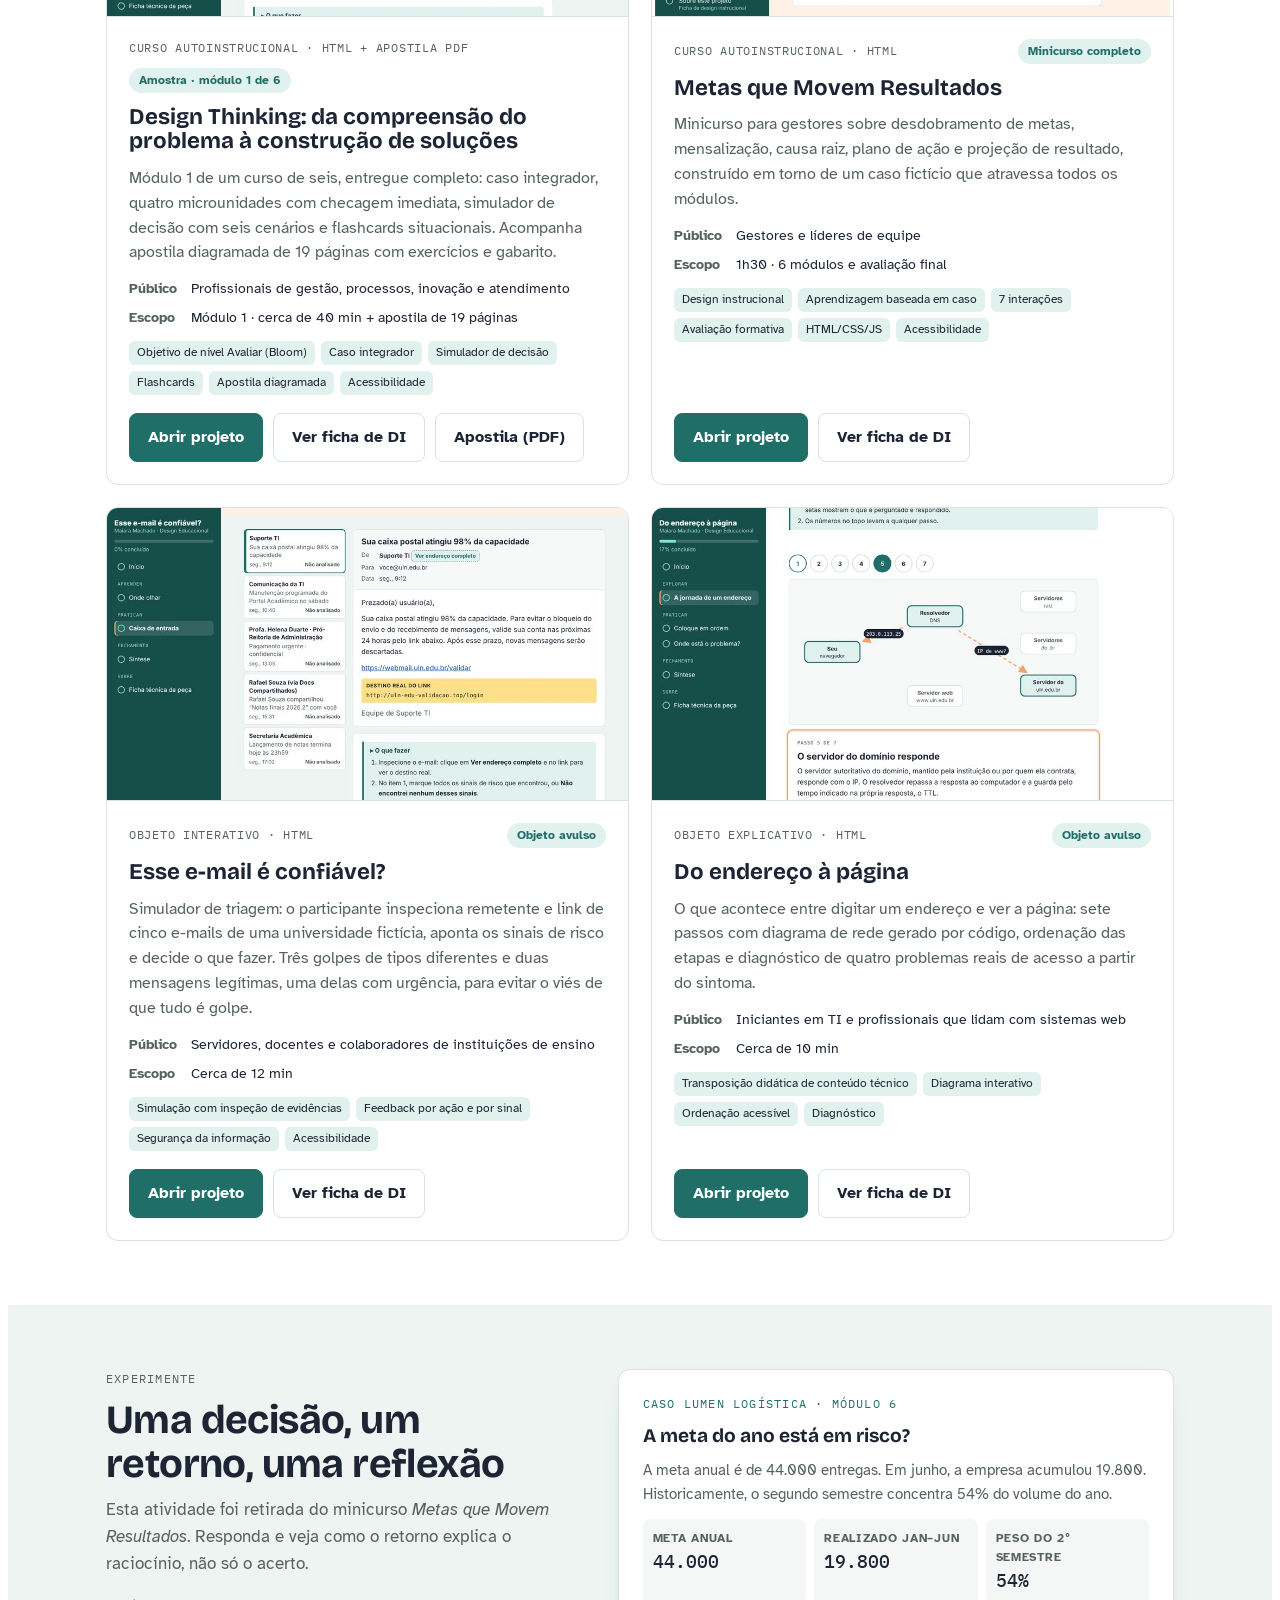
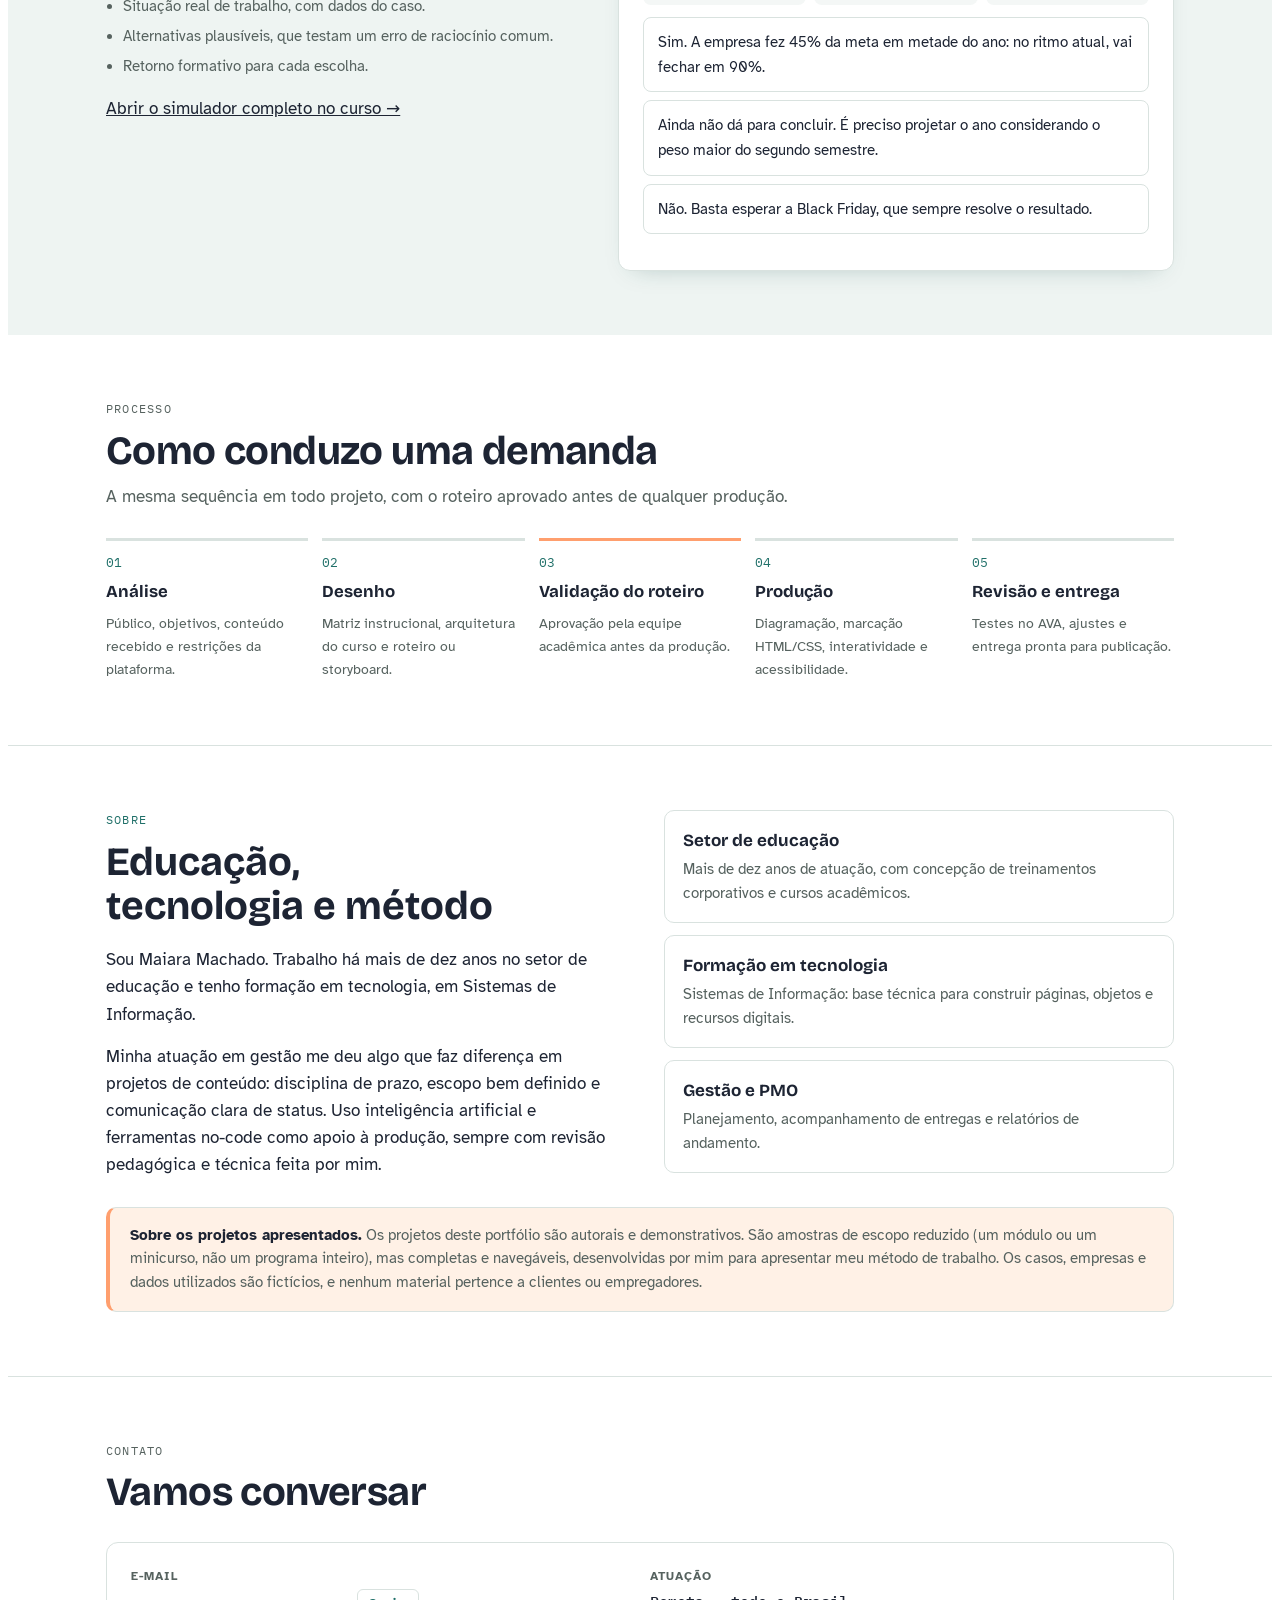
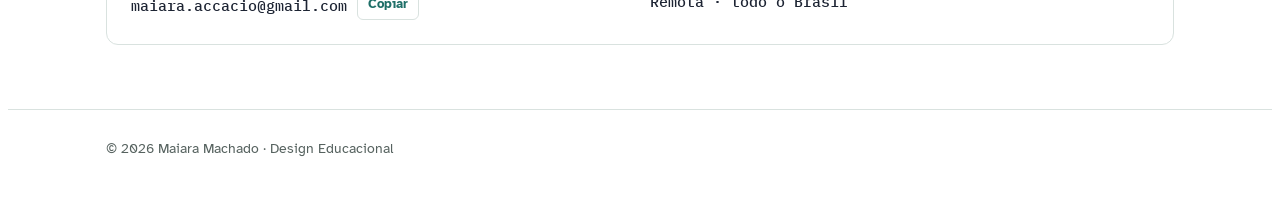
==== commit 2cddd683: "Atualização layout" ====
--- a/index.html
+++ b/index.html
@@ -1,210 +1,17 @@
-<!doctype html><html><head><meta charset=utf8><meta name=viewport content="width=device-width,initial-scale=1,viewport-fit=cover"><style>:root{
-  --bg:#FFFFFF; --surface:#FFFFFF; --ink:#1D2433; --muted:#56625F; --line:#D9E2DF; --soft:#F4F7F6;
-  --accent:#1F6F68; --accent-strong:#164E4A; --accent-ink:#FFFFFF; --accent-soft:#E1F1ED; --signal:#B4561F; --signal-soft:#FFF1E6;
-  --menu:#164E4A; --menu-ink:#F2FBF8; --menu-muted:#A9D3CA; --menu-accent:#7FE0C8; --menu-line:rgba(255,255,255,.2);
-  --highlight:#FF9F6E; --band-case:#FFF1E6; --band-activity:#EEF4F2;
-  --deep:#EEF4F2; --deep-ink:#1D2433; --deep-muted:#56625F;
-  --ok:#1D714A; --ok-soft:#E6F5EC; --bad:#A8261D; --bad-soft:#FCEBE9;
-  --f-display:"Bricolage Grotesque","Segoe UI",system-ui,sans-serif;
-  --f-body:"Atkinson Hyperlegible","Segoe UI",system-ui,sans-serif;
-  --f-mono:"IBM Plex Mono",ui-monospace,Menlo,monospace;
-  color-scheme:light;
-}
-
-*{box-sizing:border-box}
-[hidden]{display:none!important}
-html{scroll-behavior:smooth;scroll-padding-top:calc(env(safe-area-inset-top,0px) + 72px)}
-body{background:var(--bg);color:var(--ink);font-family:var(--f-body);font-size:17px;line-height:1.6}
-body::before{content:"";position:fixed;inset:0 0 auto;height:env(safe-area-inset-top,0px);z-index:10;background:var(--menu)}
-a{color:var(--accent)}
-button{font:inherit;cursor:pointer}
-:focus-visible{outline:3px solid var(--highlight);outline-offset:3px;border-radius:4px}
-.skip{position:absolute;left:-9999px;top:0;background:var(--accent);color:var(--accent-ink);padding:8px 14px;z-index:30}
-.skip:focus{left:16px;top:16px}
-h1,h2,h3{font-family:var(--f-display);line-height:1.1;text-wrap:balance;margin:0}
-p{margin:0}
-.wrap{max-width:1100px;margin:0 auto;padding-left:max(16px,env(safe-area-inset-left,0px));padding-right:max(16px,env(safe-area-inset-right,0px))}
-.eyebrow{font-family:var(--f-mono);font-size:.76rem;text-transform:uppercase;letter-spacing:.1em;color:var(--accent)}
-section{padding-block:64px}
-.sec-head{display:flex;flex-direction:column;gap:10px;margin-bottom:28px;max-width:64ch}
-.sec-head h2{font-size:clamp(1.7rem,4vw,2.5rem);letter-spacing:-.015em}
-.sec-head p{color:var(--muted)}
-.btn{display:inline-flex;align-items:center;gap:8px;border-radius:8px;padding:11px 18px;font-weight:700;font-size:.97rem;text-decoration:none;border:1px solid var(--line);color:var(--ink);background:var(--surface)}
-.btn:hover{background:var(--soft)}
-.btn.pri{background:var(--accent);border-color:var(--accent);color:var(--accent-ink)}
-.btn.pri:hover{background:var(--accent-strong);border-color:var(--accent-strong)}
-
-/* Navegação */
-.top{position:sticky;top:env(safe-area-inset-top,0px);z-index:20;background:var(--menu);border-bottom:1px solid var(--menu-line)}
-.top .wrap{display:flex;align-items:center;justify-content:space-between;gap:16px;min-height:60px;flex-wrap:wrap;padding-block:8px}
-.mark{font-family:var(--f-display);font-weight:700;font-size:1.05rem;color:var(--menu-ink);text-decoration:none}
-.mark span{color:var(--menu-muted);font-weight:500}
-.top nav{display:flex;gap:20px;font-size:.9rem;font-weight:700;flex-wrap:wrap}
-.top nav a{color:var(--menu-ink);text-decoration:none}
-.top nav a:hover{color:var(--highlight)}
-
-/* Abertura: vitrine em petróleo com as peças empilhadas */
-.hero{background:var(--menu);color:var(--menu-ink);padding-block:64px 0;border-bottom:10px solid var(--highlight);overflow:hidden}
-.hero-grid{display:grid;grid-template-columns:minmax(0,1.05fr) minmax(0,1fr);gap:48px;align-items:center}
-.hero .eyebrow{color:var(--menu-accent)}
-.hero h1{font-size:clamp(2.2rem,5.2vw,3.5rem);font-weight:800;letter-spacing:-.025em;margin-top:14px}
-.hero h1 em{font-style:normal;color:var(--highlight)}
-.hero .lead{margin-top:20px;max-width:52ch;font-size:1.1rem;color:#CFE8E2}
-.hero .cta{display:flex;gap:12px;flex-wrap:wrap;margin-top:28px}
-.hero .btn{background:transparent;color:var(--menu-ink);border-color:rgba(255,255,255,.35)}
-.hero .btn:hover{background:rgba(255,255,255,.1)}
-.hero .btn.pri{background:var(--highlight);border-color:var(--highlight);color:var(--menu)}
-.hero .btn.pri:hover{filter:brightness(1.06)}
-.facts{display:flex;gap:28px;flex-wrap:wrap;margin-block:36px 56px;padding-top:20px;border-top:1px solid var(--menu-line)}
-.facts div{display:flex;flex-direction:column;min-width:0}
-.facts b{font-family:var(--f-display);font-size:1.1rem}
-.facts span{font-size:.86rem;color:var(--menu-muted)}
-.stack{position:relative;height:400px;align-self:end}
-.stack img{position:absolute;width:78%;max-width:100%;border-radius:10px;border:4px solid #FFFFFF;box-shadow:0 24px 44px -22px rgba(0,0,0,.65)}
-.stack img:nth-child(1){left:0;top:24px;transform:rotate(-3deg)}
-.stack img:nth-child(2){right:0;top:0;transform:rotate(2.5deg)}
-.stack img:nth-child(3){left:11%;top:150px;transform:rotate(-.5deg)}
-
-/* Entregas */
-.deliver{border-block:1px solid var(--line);background:var(--surface);padding-block:28px}
-.deliver ul{list-style:none;margin:0;padding:0;display:grid;grid-template-columns:repeat(6,minmax(0,1fr));gap:18px}
-.deliver li{display:flex;flex-direction:column;gap:2px;min-width:0}
-.deliver b{font-family:var(--f-display);font-size:.98rem}
-.deliver span{font-size:.84rem;color:var(--muted)}
-
-/* Projetos */
-.filters{display:flex;gap:8px;flex-wrap:wrap;margin-bottom:22px}
-.filters button{border:1px solid var(--line);background:var(--surface);color:var(--ink);border-radius:99px;padding:7px 16px;font-size:.88rem;font-weight:700}
-.filters button[aria-pressed="true"]{background:var(--accent);border-color:var(--accent);color:var(--accent-ink)}
-.projects{display:grid;grid-template-columns:repeat(2,minmax(0,1fr));gap:22px}
-.projects.single{grid-template-columns:minmax(0,1fr)}
-.projects.single .proj{display:grid;grid-template-columns:minmax(0,1fr) minmax(0,1fr)}
-.projects.single .thumb{border-bottom:0;border-right:1px solid var(--line);aspect-ratio:auto;min-height:280px}
-.proj{background:var(--surface);border:1px solid var(--line);border-radius:12px;overflow:hidden;display:flex;flex-direction:column;min-width:0}
-.thumb{aspect-ratio:16/9;max-width:100%;background:var(--soft);border-bottom:1px solid var(--line);padding:20px;display:flex}
-.thumb.shot{padding:0;overflow:hidden}
-.thumb.shot img{display:block;width:100%;height:100%;object-fit:cover;object-position:top left}
-.proj-body{padding:22px;display:flex;flex-direction:column;gap:12px;flex:1;min-width:0}
-.proj-top{display:flex;justify-content:space-between;gap:10px;align-items:baseline;flex-wrap:wrap}
-.fmt{font-family:var(--f-mono);font-size:.74rem;color:var(--muted);text-transform:uppercase;letter-spacing:.06em}
-.scope{font-size:.74rem;font-weight:700;border-radius:99px;padding:3px 10px;background:var(--accent-soft);color:var(--accent);white-space:nowrap}
-.badge{font-size:.72rem;font-weight:700;border-radius:99px;padding:3px 10px;background:var(--signal-soft);color:var(--signal)}
-.proj h3{font-size:1.4rem}
-.proj p.desc{color:var(--muted);font-size:.97rem}
-dl.spec{margin:0;display:grid;grid-template-columns:auto 1fr;gap:6px 14px;font-size:.9rem}
-dl.spec dt{color:var(--muted);font-weight:700}
-dl.spec dd{margin:0}
-.chips{display:flex;gap:6px;flex-wrap:wrap}
-.chip{font-size:.78rem;background:var(--accent-soft);color:var(--ink);border-radius:6px;padding:2px 8px}
-.actions{margin-top:auto;display:flex;gap:10px;flex-wrap:wrap;padding-top:6px}
-
-/* Miniaturas em CSS */
-.m{flex:1;background:var(--surface);border:1px solid var(--line);border-radius:8px;display:flex;overflow:hidden;min-width:0}
-.m .side{width:26%;border-right:1px solid var(--line);padding:10px;display:flex;flex-direction:column;gap:6px}
-.m .side i{height:7px;border-radius:3px;background:var(--line)}
-.m .side i.on{background:var(--accent)}
-.m .main{flex:1;padding:12px;display:flex;flex-direction:column;gap:7px;min-width:0}
-.m .h{height:11px;width:62%;border-radius:3px;background:var(--ink);opacity:.85}
-.m .t{height:6px;border-radius:3px;background:var(--line)}
-.m .bars{flex:1;display:flex;align-items:flex-end;gap:5px;padding-top:6px;min-height:60px}
-.m .bars i{flex:1;background:var(--accent);border-radius:2px 2px 0 0}
-.book{flex:1;display:flex;gap:4px;justify-content:center;align-items:stretch}
-.book .pg{width:38%;background:var(--surface);border:1px solid var(--line);border-radius:4px;padding:10px;display:flex;flex-direction:column;gap:6px}
-.book .cover{background:var(--accent);border-color:var(--accent);justify-content:flex-end}
-.book .cover i{height:8px;border-radius:3px;background:var(--accent-ink);opacity:.9}
-.book .cover i.s{width:55%;opacity:.6}
-.book .pg .t{height:5px;border-radius:3px;background:var(--line)}
-.book .pg .h{height:8px;width:70%;border-radius:3px;background:var(--ink);opacity:.8}
-.quizm{flex:1;background:var(--surface);border:1px solid var(--line);border-radius:8px;padding:14px;display:flex;flex-direction:column;gap:8px}
-.quizm .h{height:10px;width:75%;border-radius:3px;background:var(--ink);opacity:.85}
-.quizm .o{height:16px;border:1px solid var(--line);border-radius:5px}
-.quizm .o.ok{border-color:var(--accent);background:var(--accent-soft)}
-.story{flex:1;display:grid;grid-template-columns:repeat(3,1fr);gap:8px}
-.story div{background:var(--surface);border:1px solid var(--line);border-radius:6px;display:flex;flex-direction:column;overflow:hidden}
-.story div b{flex:1;background:var(--soft);border-bottom:1px solid var(--line)}
-.story div i{height:5px;margin:6px;border-radius:3px;background:var(--line)}
-
-.net-m{flex:1;position:relative;display:grid;grid-template-columns:repeat(3,1fr);grid-template-rows:repeat(2,1fr);gap:18px 26px;padding:10px 14px}
-.net-m i{background:var(--surface);border:1px solid var(--line);border-radius:6px}
-.net-m i.a{border:2px solid var(--accent);background:var(--accent-soft)}
-.net-m b{position:absolute;left:22%;right:22%;top:50%;border-top:3px dashed #FF9F6E}
-.notes-m{flex:1;display:grid;grid-template-columns:repeat(2,1fr);gap:10px;padding:6px}
-.notes-m i{border-radius:3px;background:#FFE37E;box-shadow:0 6px 12px -8px rgba(0,0,0,.35);transform:rotate(-2deg)}
-.notes-m i:nth-child(2){background:#FFD0C2;transform:rotate(1.5deg)}
-.notes-m i:nth-child(3){background:#C9EBD9;transform:rotate(1deg)}
-.notes-m i:nth-child(4){background:#FFE37E;transform:rotate(-1deg)}
-
-/* Laboratório */
-.lab{background:var(--deep);color:var(--deep-ink)}
-.lab .eyebrow{color:var(--accent)}
-.lab .sec-head p{color:var(--deep-muted)}
-.lab-grid{display:grid;grid-template-columns:minmax(0,1fr) minmax(0,1.2fr);gap:48px;align-items:start}
-.lab-why{display:flex;flex-direction:column;gap:16px}
-.lab-why ul{margin:0;padding-left:1.1em;color:var(--deep-muted);display:flex;flex-direction:column;gap:6px;font-size:.95rem}
-.lab-why a{color:var(--deep-ink)}
-.activity{background:var(--surface);color:var(--ink);border:1px solid var(--line);border-radius:12px;box-shadow:0 10px 24px -16px rgba(22,78,74,.35);padding:24px;display:flex;flex-direction:column;gap:12px}
-.activity .ctx{font-size:.95rem;color:var(--muted)}
-.activity h3{font-size:1.2rem}
-.data{display:grid;grid-template-columns:repeat(3,minmax(0,1fr));gap:8px}
-.data div{background:var(--soft);border-radius:8px;padding:10px}
-.data span{display:block;font-size:.75rem;color:var(--muted);text-transform:uppercase;letter-spacing:.06em;font-weight:700}
-.data b{font-family:var(--f-mono);font-size:1.1rem;font-weight:500}
-.choice{display:block;width:100%;text-align:left;padding:12px 14px;border:1px solid var(--line);background:var(--surface);color:var(--ink);border-radius:8px;font-size:.96rem}
-.choice:hover{border-color:var(--accent)}
-.choice[aria-pressed="true"].right{border:2px solid var(--ok);background:var(--ok-soft)}
-.choice[aria-pressed="true"].wrong{border:2px solid var(--bad);background:var(--bad-soft)}
-.fb{font-size:.94rem;border-radius:8px;padding:12px 14px;background:var(--soft)}
-.fb b{display:block;margin-bottom:2px}
-.lab-foot{display:flex;gap:10px;flex-wrap:wrap;align-items:center}
-
-/* Processo */
-ol.steps{list-style:none;margin:0;padding:0;display:grid;grid-template-columns:repeat(5,minmax(0,1fr));gap:14px;counter-reset:s}
-ol.steps li{counter-increment:s;display:flex;flex-direction:column;gap:6px;padding-top:12px;border-top:3px solid var(--line);min-width:0}
-ol.steps li.key{border-top-color:var(--highlight)}
-ol.steps li::before{content:counter(s,decimal-leading-zero);font-family:var(--f-mono);font-size:.8rem;color:var(--accent)}
-ol.steps b{font-family:var(--f-display);font-size:1.05rem}
-ol.steps p{font-size:.9rem;color:var(--muted)}
-.proc-note{margin-top:18px;font-size:.9rem;color:var(--muted)}
-.proc-note b{color:var(--signal)}
-
-/* Sobre */
-.about{display:grid;grid-template-columns:minmax(0,1fr) minmax(0,1fr);gap:48px;align-items:start}
-.about p+p{margin-top:14px}
-.about .lead{font-size:1.08rem}
-.creds{display:flex;flex-direction:column;gap:12px}
-.cred{background:var(--surface);border:1px solid var(--line);border-radius:10px;padding:16px 18px;display:flex;flex-direction:column;gap:4px}
-.cred b{font-family:var(--f-display)}
-.cred p{font-size:.93rem;color:var(--muted)}
-.note{margin-top:28px;background:var(--band-case);border:1px solid var(--line);border-left:4px solid var(--highlight);border-radius:10px;padding:16px 20px;font-size:.93rem;color:var(--muted)}
-.note b{color:var(--ink)}
-
-/* Contato */
-.contact{display:grid;grid-template-columns:repeat(3,minmax(0,1fr));gap:20px;background:var(--surface);border:1px solid var(--line);border-radius:12px;padding:24px}
-.contact div{display:flex;flex-direction:column;gap:2px;min-width:0}
-.contact span{font-size:.78rem;color:var(--muted);text-transform:uppercase;letter-spacing:.08em;font-weight:700}
-.contact b{font-family:var(--f-mono);font-size:.95rem;overflow-wrap:anywhere;font-weight:500}
-footer{padding-block:28px 44px;color:var(--muted);font-size:.85rem;border-top:1px solid var(--line)}
-
-@media (max-width:900px){
-  .stack{height:300px;margin-top:-8px}
-  .facts{margin-bottom:28px}
-  .hero-grid,.lab-grid,.about{grid-template-columns:minmax(0,1fr);gap:32px}
-  .deliver ul{grid-template-columns:repeat(3,minmax(0,1fr))}
-  .projects,.projects.single .proj{grid-template-columns:minmax(0,1fr)}
-  .projects.single .thumb{border-right:0;border-bottom:1px solid var(--line);aspect-ratio:16/9;min-height:0}
-  ol.steps{grid-template-columns:repeat(2,minmax(0,1fr))}
-  .contact{grid-template-columns:minmax(0,1fr)}
-  .top nav{gap:14px}
-}
-@media (max-width:560px){
-  .deliver ul{grid-template-columns:repeat(2,minmax(0,1fr))}
-  ol.steps,.data{grid-template-columns:minmax(0,1fr)}
-  .top nav a.opt{display:none}
-  section{padding-block:48px}
-}
-@media (prefers-reduced-motion:reduce){html{scroll-behavior:auto}*{transition:none!important}}
-</style>
-
+<!doctype html>
+<html lang="pt-BR">
+<head>
+<meta charset="utf-8">
+<meta name="viewport" content="width=device-width, initial-scale=1, viewport-fit=cover">
+<title>Portfólio Maiara Machado</title>
+<meta name="claude:viewport-fit-sides" content="cover">
+<meta name="description" content="Portfólio de design instrucional e editoração digital educacional de Maiara Machado.">
+<link rel="preconnect" href="https://fonts.googleapis.com">
+<link rel="preconnect" href="https://fonts.gstatic.com" crossorigin>
+<link rel="stylesheet" href="https://fonts.googleapis.com/css2?family=Atkinson+Hyperlegible:wght@400;700&family=Bricolage+Grotesque:opsz,wght@12..96,500;12..96,700;12..96,800&family=IBM+Plex+Mono:wght@500&display=swap">
+<link rel="stylesheet" href="css/portfolio.css">
+</head>
+<body>
 <a class="skip" href="#projetos">Pular para os projetos</a>
 
 <header class="top">
@@ -329,7 +136,7 @@
           <p>Minha atuação em gestão me deu algo que faz diferença em projetos de conteúdo: disciplina de prazo, escopo bem definido e comunicação clara de status. Uso inteligência artificial e ferramentas no-code como apoio à produção, sempre com revisão pedagógica e técnica feita por mim.</p>
         </div>
         <div class="creds">
-          <div class="cred"><b>Setor de educação</b><p>Mais de dez anos de atuação, com concepção de treinamentos para gestores.</p></div>
+          <div class="cred"><b>Setor de educação</b><p>Mais de dez anos de atuação, com concepção de treinamentos corporativos e cursos acadêmicos.</p></div>
           <div class="cred"><b>Formação em tecnologia</b><p>Sistemas de Informação: base técnica para construir páginas, objetos e recursos digitais.</p></div>
           <div class="cred"><b>Gestão e PMO</b><p>Planejamento, acompanhamento de entregas e relatórios de andamento.</p></div>
         </div>
@@ -345,8 +152,7 @@
         <h2 id="h-cont">Vamos conversar</h2>
       </div>
       <div class="contact">
-        <div><span>E-mail</span><b>seu-email@exemplo.com</b></div>
-        <div><span>Empresa</span><b>Razão social · CNPJ 00.000.000/0001-00</b></div>
+        <div><span>E-mail</span><div class="copy-row"><b id="email">maiara.accacio@gmail.com</b><button type="button" class="copy-btn" id="copyEmail">Copiar</button><span class="copy-msg" id="copyMsg" role="status"></span></div></div>
         <div><span>Atuação</span><b>Remota · todo o Brasil</b></div>
       </div>
     </div>
@@ -354,93 +160,8 @@
 </main>
 <footer><div class="wrap">© 2026 Maiara Machado · Design Educacional</div></footer>
 
-<script>
-/* ===== Edite aqui: dados dos projetos =====
-   publicado: true  -> aparece com o botão "Abrir projeto"
-   publicado: false -> fica oculto (ou aparece como "Em produção" se MOSTRAR_EM_PRODUCAO = true)
-   O filtro por formato aparece sozinho quando houver 4 ou mais projetos visíveis. */
-const MOSTRAR_EM_PRODUCAO = false;
-const PROJETOS = [
-  { titulo:"Design Thinking: da compreensão do problema à construção de soluções", formato:"Curso autoinstrucional · HTML + apostila PDF", tipo:"curso", thumb:"notas", escopo:"Amostra · módulo 1 de 6", publicado:true, link:"design-thinking/index.html", img:"assets/thumbs/dt.jpg", ficha:"#ficha",
-    extras:[{rotulo:"Apostila (PDF)", href:"design-thinking/assets/apostila-design-thinking-m1.pdf"}],
-    desc:"Módulo 1 de um curso de seis, entregue completo: caso integrador, quatro microunidades com checagem imediata, simulador de decisão com seis cenários e flashcards situacionais. Acompanha apostila diagramada de 19 páginas com exercícios e gabarito.",
-    publico:"Profissionais de gestão, processos, inovação e atendimento", carga:"Módulo 1 · cerca de 40 min + apostila de 19 páginas",
-    demonstra:["Objetivo de nível Avaliar (Bloom)","Caso integrador","Simulador de decisão","Flashcards","Apostila diagramada","Acessibilidade"] },
-  { titulo:"Metas que Movem Resultados", formato:"Curso autoinstrucional · HTML", tipo:"curso", thumb:"curso", escopo:"Minicurso completo", publicado:true, link:"metas/index.html", img:"assets/thumbs/metas.jpg", ficha:"#sobre",
-    desc:"Minicurso para gestores sobre desdobramento de metas, mensalização, causa raiz, plano de ação e projeção de resultado, construído em torno de um caso fictício que atravessa todos os módulos.",
-    publico:"Gestores e líderes de equipe", carga:"1h30 · 6 módulos e avaliação final",
-    demonstra:["Design instrucional","Aprendizagem baseada em caso","7 interações","Avaliação formativa","HTML/CSS/JS","Acessibilidade"] },
-  { titulo:"Introdução a Redes de Computadores", formato:"E-book diagramado · PDF", tipo:"editoracao", thumb:"livro", publicado:false, link:"redes/index.html",
-    desc:"Apostila introdutória com capa, sumário, divisores de módulo e boxes didáticos, a partir de conteúdo técnico bruto.",
-    publico:"Iniciantes em TI", carga:"3 capítulos",
-    demonstra:["Transposição didática","Diagramação","Identidade visual"] },
-  { titulo:"Esse e-mail é confiável?", formato:"Objeto interativo · HTML", tipo:"objeto", thumb:"quiz", escopo:"Objeto avulso", publicado:true, link:"phishing/index.html", img:"assets/thumbs/phishing.jpg", ficha:"#ficha",
-    desc:"Simulador de triagem: o participante inspeciona remetente e link de cinco e-mails de uma universidade fictícia, aponta os sinais de risco e decide o que fazer. Três golpes de tipos diferentes e duas mensagens legítimas, uma delas com urgência, para evitar o viés de que tudo é golpe.",
-    publico:"Servidores, docentes e colaboradores de instituições de ensino", carga:"Cerca de 12 min",
-    demonstra:["Simulação com inspeção de evidências","Feedback por ação e por sinal","Segurança da informação","Acessibilidade"] },
-  { titulo:"Do endereço à página", formato:"Objeto explicativo · HTML", tipo:"objeto", thumb:"rede", escopo:"Objeto avulso", publicado:true, link:"dns/index.html", img:"assets/thumbs/dns.jpg", ficha:"#ficha",
-    desc:"O que acontece entre digitar um endereço e ver a página: sete passos com diagrama de rede gerado por código, ordenação das etapas e diagnóstico de quatro problemas reais de acesso a partir do sintoma.",
-    publico:"Iniciantes em TI e profissionais que lidam com sistemas web", carga:"Cerca de 10 min",
-    demonstra:["Transposição didática de conteúdo técnico","Diagrama interativo","Ordenação acessível","Diagnóstico"] },
-  { titulo:"Storyboard: videoaula sobre senhas seguras", formato:"Roteiro e storyboard · PDF", tipo:"roteiro", thumb:"story", publicado:false, link:"storyboard/index.html",
-    desc:"Roteiro de videoaula com storyboard quadro a quadro, narração e indicações de animação.",
-    publico:"Usuários de TI em geral", carga:"Vídeo de 4 min",
-    demonstra:["Roteirização","Storyboard","Linguagem audiovisual"] }
-];
-const TIPOS={curso:"Cursos",editoracao:"Editoração",objeto:"Objetos interativos",roteiro:"Roteiros"};
-/* ========================================== */
-
-const THUMBS={
-  curso:`<div class="m"><div class="side"><i class="on"></i><i></i><i></i><i></i><i></i><i></i></div><div class="main"><div class="h"></div><div class="t"></div><div class="t" style="width:85%"></div><div class="bars"><i style="height:40%"></i><i style="height:38%"></i><i style="height:46%"></i><i style="height:45%"></i><i style="height:52%"></i><i style="height:46%"></i><i style="height:44%"></i><i style="height:48%"></i><i style="height:46%"></i><i style="height:50%"></i><i style="height:72%"></i><i style="height:70%"></i></div></div></div>`,
-  livro:`<div class="book"><div class="pg cover"><i></i><i class="s"></i></div><div class="pg"><div class="h"></div><div class="t"></div><div class="t"></div><div class="t" style="width:80%"></div><div class="t"></div><div class="t" style="width:60%"></div></div></div>`,
-  quiz:`<div class="quizm"><div class="h"></div><div class="o"></div><div class="o ok"></div><div class="o"></div><div class="o"></div></div>`,
-  notas:`<div class="notes-m"><i></i><i></i><i></i><i></i></div>`,
-  rede:`<div class="net-m"><i class="a"></i><i></i><i class="a"></i><i></i><i></i><i class="a"></i><b></b></div>`,
-  story:`<div class="story"><div><b></b><i></i></div><div><b></b><i></i></div><div><b></b><i></i></div></div>`
-};
-const esc=s=>String(s).replace(/[&<>"]/g,c=>({"&":"&amp;","<":"&lt;",">":"&gt;",'"':"&quot;"}[c]));
-const visiveis=PROJETOS.filter(p=>p.publicado||MOSTRAR_EM_PRODUCAO);
-const list=document.getElementById("projList");
-list.classList.toggle("single",visiveis.length===1);
-list.innerHTML=visiveis.map((p,i)=>`
-  <article class="proj" data-tipo="${esc(p.tipo)}" aria-labelledby="pt${i}">
-    ${p.img?`<div class="thumb shot"><img src="${esc(p.img)}" alt="Tela do projeto ${esc(p.titulo)}" loading="lazy"></div>`:`<div class="thumb" aria-hidden="true">${THUMBS[p.thumb]||""}</div>`}
-    <div class="proj-body">
-      <div class="proj-top"><span class="fmt">${esc(p.formato)}</span>${p.publicado?(p.escopo?`<span class="scope">${esc(p.escopo)}</span>`:""):`<span class="badge">Em produção</span>`}</div>
-      <h3 id="pt${i}">${esc(p.titulo)}</h3>
-      <p class="desc">${esc(p.desc)}</p>
-      <dl class="spec"><dt>Público</dt><dd>${esc(p.publico)}</dd><dt>Escopo</dt><dd>${esc(p.carga)}</dd></dl>
-      <div class="chips" aria-label="Competências demonstradas">${p.demonstra.map(d=>`<span class="chip">${esc(d)}</span>`).join("")}</div>
-      <div class="actions">${p.publicado?`<a class="btn pri" href="${esc(p.link)}" target="_blank" rel="noopener">Abrir projeto</a>${p.ficha?`<a class="btn" href="${esc(p.link+p.ficha)}" target="_blank" rel="noopener">Ver ficha de DI</a>`:""}${(p.extras||[]).map(x=>`<a class="btn" href="${esc(x.href)}" target="_blank" rel="noopener">${esc(x.rotulo)}</a>`).join("")}`:""}</div>
-    </div>
-  </article>`).join("");
-
-/* Filtro: só aparece com 4+ projetos */
-if(visiveis.length>=4){
-  const tipos=[...new Set(visiveis.map(p=>p.tipo))];
-  const f=document.getElementById("filters"); f.hidden=false;
-  f.innerHTML=`<button type="button" aria-pressed="true" data-t="all">Todos</button>`+tipos.map(t=>`<button type="button" aria-pressed="false" data-t="${t}">${TIPOS[t]||t}</button>`).join("");
-  f.addEventListener("click",e=>{
-    const b=e.target.closest("button"); if(!b) return;
-    f.querySelectorAll("button").forEach(x=>x.setAttribute("aria-pressed",String(x===b)));
-    list.querySelectorAll(".proj").forEach(p=>p.hidden=b.dataset.t!=="all"&&p.dataset.tipo!==b.dataset.t);
-  });
-}
-
-/* Laboratório */
-const FB=[
-  {ok:false,t:"Esse é o erro mais comum.",d:"A projeção linear trata todos os meses como iguais. Como o segundo semestre pesa mais, ela subestima o resultado e pode levar a medidas desnecessárias."},
-  {ok:true,t:"Exatamente.",d:"Ajustada à sazonalidade, a projeção é 19.800 ÷ 46% ≈ 43.000 entregas, cerca de 98% da meta. O farol é amarelo, não vermelho: pede reforço nas ações, não alarme."},
-  {ok:false,t:"Esperar é arriscado.",d:"Mesmo com o segundo semestre mais forte, a projeção ajustada fica abaixo de 100%. Sem ação agora, a meta provavelmente não será atingida, e em novembro já não há tempo para corrigir."}
-];
-const choices=document.querySelectorAll(".choice"), fb=document.getElementById("fb"), rs=document.getElementById("labReset");
-choices.forEach(b=>b.addEventListener("click",()=>{
-  const a=FB[+b.dataset.a];
-  choices.forEach(x=>{x.setAttribute("aria-pressed",String(x===b));x.classList.remove("right","wrong");});
-  b.classList.add(a.ok?"right":"wrong");
-  fb.hidden=false; fb.innerHTML=`<b>${a.t}</b>${a.d}`; rs.hidden=false;
-}));
-rs.addEventListener("click",()=>{choices.forEach(x=>{x.setAttribute("aria-pressed","false");x.classList.remove("right","wrong");});fb.hidden=true;rs.hidden=true;choices[0].focus();});
-</script>
-
-</body></html>+<!-- Scripts clássicos: primeiro os dados dos projetos, depois a lógica da página. -->
+<script src="data/projetos.js"></script>
+<script src="js/portfolio.js"></script>
+</body>
+</html>
--- a/css/portfolio.css
+++ b/css/portfolio.css
@@ -0,0 +1,213 @@
+/* =========================================================
+   Portfólio Maiara Machado · Design Educacional — folha de estilos
+   Paleta "Petróleo e pêssego", comum a todas as peças do portfólio.
+   ========================================================= */
+:root{
+  --bg:#FFFFFF; --surface:#FFFFFF; --ink:#1D2433; --muted:#56625F; --line:#D9E2DF; --soft:#F4F7F6;
+  --accent:#1F6F68; --accent-strong:#164E4A; --accent-ink:#FFFFFF; --accent-soft:#E1F1ED; --signal:#B4561F; --signal-soft:#FFF1E6;
+  --menu:#164E4A; --menu-ink:#F2FBF8; --menu-muted:#A9D3CA; --menu-accent:#7FE0C8; --menu-line:rgba(255,255,255,.2);
+  --highlight:#FF9F6E; --band-case:#FFF1E6; --band-activity:#EEF4F2;
+  --deep:#EEF4F2; --deep-ink:#1D2433; --deep-muted:#56625F;
+  --ok:#1D714A; --ok-soft:#E6F5EC; --bad:#A8261D; --bad-soft:#FCEBE9;
+  --f-display:"Bricolage Grotesque","Segoe UI",system-ui,sans-serif;
+  --f-body:"Atkinson Hyperlegible","Segoe UI",system-ui,sans-serif;
+  --f-mono:"IBM Plex Mono",ui-monospace,Menlo,monospace;
+  color-scheme:light;
+}
+
+*{box-sizing:border-box}
+[hidden]{display:none!important}
+html{scroll-behavior:smooth;scroll-padding-top:calc(env(safe-area-inset-top,0px) + 72px)}
+body{background:var(--bg);color:var(--ink);font-family:var(--f-body);font-size:17px;line-height:1.6}
+body::before{content:"";position:fixed;inset:0 0 auto;height:env(safe-area-inset-top,0px);z-index:10;background:var(--menu)}
+a{color:var(--accent)}
+button{font:inherit;cursor:pointer}
+:focus-visible{outline:3px solid var(--highlight);outline-offset:3px;border-radius:4px}
+.skip{position:absolute;left:-9999px;top:0;background:var(--accent);color:var(--accent-ink);padding:8px 14px;z-index:30}
+.skip:focus{left:16px;top:16px}
+h1,h2,h3{font-family:var(--f-display);line-height:1.1;text-wrap:balance;margin:0}
+p{margin:0}
+.wrap{max-width:1100px;margin:0 auto;padding-left:max(16px,env(safe-area-inset-left,0px));padding-right:max(16px,env(safe-area-inset-right,0px))}
+.eyebrow{font-family:var(--f-mono);font-size:.76rem;text-transform:uppercase;letter-spacing:.1em;color:var(--accent)}
+section{padding-block:64px}
+.sec-head{display:flex;flex-direction:column;gap:10px;margin-bottom:28px;max-width:64ch}
+.sec-head h2{font-size:clamp(1.7rem,4vw,2.5rem);letter-spacing:-.015em}
+.sec-head p{color:var(--muted)}
+.btn{display:inline-flex;align-items:center;gap:8px;border-radius:8px;padding:11px 18px;font-weight:700;font-size:.97rem;text-decoration:none;border:1px solid var(--line);color:var(--ink);background:var(--surface)}
+.btn:hover{background:var(--soft)}
+.btn.pri{background:var(--accent);border-color:var(--accent);color:var(--accent-ink)}
+.btn.pri:hover{background:var(--accent-strong);border-color:var(--accent-strong)}
+
+/* Navegação */
+.top{position:sticky;top:env(safe-area-inset-top,0px);z-index:20;background:var(--menu);border-bottom:1px solid var(--menu-line)}
+.top .wrap{display:flex;align-items:center;justify-content:space-between;gap:16px;min-height:60px;flex-wrap:wrap;padding-block:8px}
+.mark{font-family:var(--f-display);font-weight:700;font-size:1.05rem;color:var(--menu-ink);text-decoration:none}
+.mark span{color:var(--menu-muted);font-weight:500}
+.top nav{display:flex;gap:20px;font-size:.9rem;font-weight:700;flex-wrap:wrap}
+.top nav a{color:var(--menu-ink);text-decoration:none}
+.top nav a:hover{color:var(--highlight)}
+
+/* Abertura: vitrine em petróleo com as peças empilhadas */
+.hero{background:var(--menu);color:var(--menu-ink);padding-block:64px 0;border-bottom:10px solid var(--highlight);overflow:hidden}
+.hero-grid{display:grid;grid-template-columns:minmax(0,1.05fr) minmax(0,1fr);gap:48px;align-items:center}
+.hero .eyebrow{color:var(--menu-accent)}
+.hero h1{font-size:clamp(2.2rem,5.2vw,3.5rem);font-weight:800;letter-spacing:-.025em;margin-top:14px}
+.hero h1 em{font-style:normal;color:var(--highlight)}
+.hero .lead{margin-top:20px;max-width:52ch;font-size:1.1rem;color:#CFE8E2}
+.hero .cta{display:flex;gap:12px;flex-wrap:wrap;margin-top:28px}
+.hero .btn{background:transparent;color:var(--menu-ink);border-color:rgba(255,255,255,.35)}
+.hero .btn:hover{background:rgba(255,255,255,.1)}
+.hero .btn.pri{background:var(--highlight);border-color:var(--highlight);color:var(--menu)}
+.hero .btn.pri:hover{filter:brightness(1.06)}
+.facts{display:flex;gap:28px;flex-wrap:wrap;margin-block:36px 56px;padding-top:20px;border-top:1px solid var(--menu-line)}
+.facts div{display:flex;flex-direction:column;min-width:0}
+.facts b{font-family:var(--f-display);font-size:1.1rem}
+.facts span{font-size:.86rem;color:var(--menu-muted)}
+.stack{position:relative;height:400px;align-self:center}
+.stack img{position:absolute;width:78%;max-width:100%;border-radius:10px;border:4px solid #FFFFFF;box-shadow:0 24px 44px -22px rgba(0,0,0,.65)}
+.stack img:nth-child(1){left:2%;top:24px;transform:rotate(-3deg)}
+.stack img:nth-child(2){right:2%;top:0;transform:rotate(2.5deg)}
+.stack img:nth-child(3){left:50%;top:150px;transform:translateX(-50%) rotate(-.5deg)}
+
+/* Entregas */
+.deliver{border-block:1px solid var(--line);background:var(--surface);padding-block:28px}
+.deliver ul{list-style:none;margin:0;padding:0;display:grid;grid-template-columns:repeat(6,minmax(0,1fr));gap:18px}
+.deliver li{display:flex;flex-direction:column;gap:2px;min-width:0}
+.deliver b{font-family:var(--f-display);font-size:.98rem}
+.deliver span{font-size:.84rem;color:var(--muted)}
+
+/* Projetos */
+.filters{display:flex;gap:8px;flex-wrap:wrap;margin-bottom:22px}
+.filters button{border:1px solid var(--line);background:var(--surface);color:var(--ink);border-radius:99px;padding:7px 16px;font-size:.88rem;font-weight:700}
+.filters button[aria-pressed="true"]{background:var(--accent);border-color:var(--accent);color:var(--accent-ink)}
+.projects{display:grid;grid-template-columns:repeat(2,minmax(0,1fr));gap:22px}
+.projects.single{grid-template-columns:minmax(0,1fr)}
+.projects.single .proj{display:grid;grid-template-columns:minmax(0,1fr) minmax(0,1fr)}
+.projects.single .thumb{border-bottom:0;border-right:1px solid var(--line);aspect-ratio:auto;min-height:280px}
+.proj{background:var(--surface);border:1px solid var(--line);border-radius:12px;overflow:hidden;display:flex;flex-direction:column;min-width:0}
+.thumb{aspect-ratio:16/9;max-width:100%;background:var(--soft);border-bottom:1px solid var(--line);padding:20px;display:flex}
+.thumb.shot{padding:0;overflow:hidden}
+.thumb.shot img{display:block;width:100%;height:100%;object-fit:cover;object-position:top left}
+.proj-body{padding:22px;display:flex;flex-direction:column;gap:12px;flex:1;min-width:0}
+.proj-top{display:flex;justify-content:space-between;gap:10px;align-items:baseline;flex-wrap:wrap}
+.fmt{font-family:var(--f-mono);font-size:.74rem;color:var(--muted);text-transform:uppercase;letter-spacing:.06em}
+.scope{font-size:.74rem;font-weight:700;border-radius:99px;padding:3px 10px;background:var(--accent-soft);color:var(--accent);white-space:nowrap}
+.badge{font-size:.72rem;font-weight:700;border-radius:99px;padding:3px 10px;background:var(--signal-soft);color:var(--signal)}
+.proj h3{font-size:1.4rem}
+.proj p.desc{color:var(--muted);font-size:.97rem}
+dl.spec{margin:0;display:grid;grid-template-columns:auto 1fr;gap:6px 14px;font-size:.9rem}
+dl.spec dt{color:var(--muted);font-weight:700}
+dl.spec dd{margin:0}
+.chips{display:flex;gap:6px;flex-wrap:wrap}
+.chip{font-size:.78rem;background:var(--accent-soft);color:var(--ink);border-radius:6px;padding:2px 8px}
+.actions{margin-top:auto;display:flex;gap:10px;flex-wrap:wrap;padding-top:6px}
+
+/* Miniaturas em CSS */
+.m{flex:1;background:var(--surface);border:1px solid var(--line);border-radius:8px;display:flex;overflow:hidden;min-width:0}
+.m .side{width:26%;border-right:1px solid var(--line);padding:10px;display:flex;flex-direction:column;gap:6px}
+.m .side i{height:7px;border-radius:3px;background:var(--line)}
+.m .side i.on{background:var(--accent)}
+.m .main{flex:1;padding:12px;display:flex;flex-direction:column;gap:7px;min-width:0}
+.m .h{height:11px;width:62%;border-radius:3px;background:var(--ink);opacity:.85}
+.m .t{height:6px;border-radius:3px;background:var(--line)}
+.m .bars{flex:1;display:flex;align-items:flex-end;gap:5px;padding-top:6px;min-height:60px}
+.m .bars i{flex:1;background:var(--accent);border-radius:2px 2px 0 0}
+.book{flex:1;display:flex;gap:4px;justify-content:center;align-items:stretch}
+.book .pg{width:38%;background:var(--surface);border:1px solid var(--line);border-radius:4px;padding:10px;display:flex;flex-direction:column;gap:6px}
+.book .cover{background:var(--accent);border-color:var(--accent);justify-content:flex-end}
+.book .cover i{height:8px;border-radius:3px;background:var(--accent-ink);opacity:.9}
+.book .cover i.s{width:55%;opacity:.6}
+.book .pg .t{height:5px;border-radius:3px;background:var(--line)}
+.book .pg .h{height:8px;width:70%;border-radius:3px;background:var(--ink);opacity:.8}
+.quizm{flex:1;background:var(--surface);border:1px solid var(--line);border-radius:8px;padding:14px;display:flex;flex-direction:column;gap:8px}
+.quizm .h{height:10px;width:75%;border-radius:3px;background:var(--ink);opacity:.85}
+.quizm .o{height:16px;border:1px solid var(--line);border-radius:5px}
+.quizm .o.ok{border-color:var(--accent);background:var(--accent-soft)}
+.story{flex:1;display:grid;grid-template-columns:repeat(3,1fr);gap:8px}
+.story div{background:var(--surface);border:1px solid var(--line);border-radius:6px;display:flex;flex-direction:column;overflow:hidden}
+.story div b{flex:1;background:var(--soft);border-bottom:1px solid var(--line)}
+.story div i{height:5px;margin:6px;border-radius:3px;background:var(--line)}
+
+.net-m{flex:1;position:relative;display:grid;grid-template-columns:repeat(3,1fr);grid-template-rows:repeat(2,1fr);gap:18px 26px;padding:10px 14px}
+.net-m i{background:var(--surface);border:1px solid var(--line);border-radius:6px}
+.net-m i.a{border:2px solid var(--accent);background:var(--accent-soft)}
+.net-m b{position:absolute;left:22%;right:22%;top:50%;border-top:3px dashed #FF9F6E}
+.notes-m{flex:1;display:grid;grid-template-columns:repeat(2,1fr);gap:10px;padding:6px}
+.notes-m i{border-radius:3px;background:#FFE37E;box-shadow:0 6px 12px -8px rgba(0,0,0,.35);transform:rotate(-2deg)}
+.notes-m i:nth-child(2){background:#FFD0C2;transform:rotate(1.5deg)}
+.notes-m i:nth-child(3){background:#C9EBD9;transform:rotate(1deg)}
+.notes-m i:nth-child(4){background:#FFE37E;transform:rotate(-1deg)}
+
+/* Laboratório */
+.lab{background:var(--deep);color:var(--deep-ink)}
+.lab .eyebrow{color:var(--accent)}
+.lab .sec-head p{color:var(--deep-muted)}
+.lab-grid{display:grid;grid-template-columns:minmax(0,1fr) minmax(0,1.2fr);gap:48px;align-items:start}
+.lab-why{display:flex;flex-direction:column;gap:16px}
+.lab-why ul{margin:0;padding-left:1.1em;color:var(--deep-muted);display:flex;flex-direction:column;gap:6px;font-size:.95rem}
+.lab-why a{color:var(--deep-ink)}
+.activity{background:var(--surface);color:var(--ink);border:1px solid var(--line);border-radius:12px;box-shadow:0 10px 24px -16px rgba(22,78,74,.35);padding:24px;display:flex;flex-direction:column;gap:12px}
+.activity .ctx{font-size:.95rem;color:var(--muted)}
+.activity h3{font-size:1.2rem}
+.data{display:grid;grid-template-columns:repeat(3,minmax(0,1fr));gap:8px}
+.data div{background:var(--soft);border-radius:8px;padding:10px}
+.data span{display:block;font-size:.75rem;color:var(--muted);text-transform:uppercase;letter-spacing:.06em;font-weight:700}
+.data b{font-family:var(--f-mono);font-size:1.1rem;font-weight:500}
+.choice{display:block;width:100%;text-align:left;padding:12px 14px;border:1px solid var(--line);background:var(--surface);color:var(--ink);border-radius:8px;font-size:.96rem}
+.choice:hover{border-color:var(--accent)}
+.choice[aria-pressed="true"].right{border:2px solid var(--ok);background:var(--ok-soft)}
+.choice[aria-pressed="true"].wrong{border:2px solid var(--bad);background:var(--bad-soft)}
+.fb{font-size:.94rem;border-radius:8px;padding:12px 14px;background:var(--soft)}
+.fb b{display:block;margin-bottom:2px}
+.lab-foot{display:flex;gap:10px;flex-wrap:wrap;align-items:center}
+
+/* Processo */
+ol.steps{list-style:none;margin:0;padding:0;display:grid;grid-template-columns:repeat(5,minmax(0,1fr));gap:14px;counter-reset:s}
+ol.steps li{counter-increment:s;display:flex;flex-direction:column;gap:6px;padding-top:12px;border-top:3px solid var(--line);min-width:0}
+ol.steps li.key{border-top-color:var(--highlight)}
+ol.steps li::before{content:counter(s,decimal-leading-zero);font-family:var(--f-mono);font-size:.8rem;color:var(--accent)}
+ol.steps b{font-family:var(--f-display);font-size:1.05rem}
+ol.steps p{font-size:.9rem;color:var(--muted)}
+.proc-note{margin-top:18px;font-size:.9rem;color:var(--muted)}
+.proc-note b{color:var(--signal)}
+
+/* Sobre */
+.about{display:grid;grid-template-columns:minmax(0,1fr) minmax(0,1fr);gap:48px;align-items:start}
+.about p+p{margin-top:14px}
+.about .lead{font-size:1.08rem}
+.creds{display:flex;flex-direction:column;gap:12px}
+.cred{background:var(--surface);border:1px solid var(--line);border-radius:10px;padding:16px 18px;display:flex;flex-direction:column;gap:4px}
+.cred b{font-family:var(--f-display)}
+.cred p{font-size:.93rem;color:var(--muted)}
+.note{margin-top:28px;background:var(--band-case);border:1px solid var(--line);border-left:4px solid var(--highlight);border-radius:10px;padding:16px 20px;font-size:.93rem;color:var(--muted)}
+.note b{color:var(--ink)}
+
+/* Contato */
+.contact{display:grid;grid-template-columns:repeat(2,minmax(0,1fr));gap:20px;background:var(--surface);border:1px solid var(--line);border-radius:12px;padding:24px}
+.contact > div{display:flex;flex-direction:column;gap:2px;min-width:0}
+.contact > div > span{font-size:.78rem;color:var(--muted);text-transform:uppercase;letter-spacing:.08em;font-weight:700}
+.contact b{font-family:var(--f-mono);font-size:.95rem;overflow-wrap:anywhere;font-weight:500}
+footer{padding-block:28px 44px;color:var(--muted);font-size:.85rem;border-top:1px solid var(--line)}
+
+@media (max-width:900px){
+  .stack{height:300px;margin-top:-8px}
+  .facts{margin-bottom:28px}
+  .hero-grid,.lab-grid,.about{grid-template-columns:minmax(0,1fr);gap:32px}
+  .deliver ul{grid-template-columns:repeat(3,minmax(0,1fr))}
+  .projects,.projects.single .proj{grid-template-columns:minmax(0,1fr)}
+  .projects.single .thumb{border-right:0;border-bottom:1px solid var(--line);aspect-ratio:16/9;min-height:0}
+  ol.steps{grid-template-columns:repeat(2,minmax(0,1fr))}
+  .contact{grid-template-columns:minmax(0,1fr)}
+  .top nav{gap:14px}
+}
+@media (max-width:560px){
+  .deliver ul{grid-template-columns:repeat(2,minmax(0,1fr))}
+  ol.steps,.data{grid-template-columns:minmax(0,1fr)}
+  .top nav a.opt{display:none}
+  section{padding-block:48px}
+}
+@media (prefers-reduced-motion:reduce){html{scroll-behavior:auto}*{transition:none!important}}
+.copy-row{display:flex;gap:10px;align-items:center;flex-wrap:wrap}
+.copy-btn{font:inherit;font-size:.82rem;font-weight:700;border:1px solid var(--line);background:var(--surface);color:var(--accent);border-radius:6px;padding:4px 10px}
+.copy-btn:hover{border-color:var(--accent)}
+.copy-msg{font-size:.82rem;color:var(--muted)}
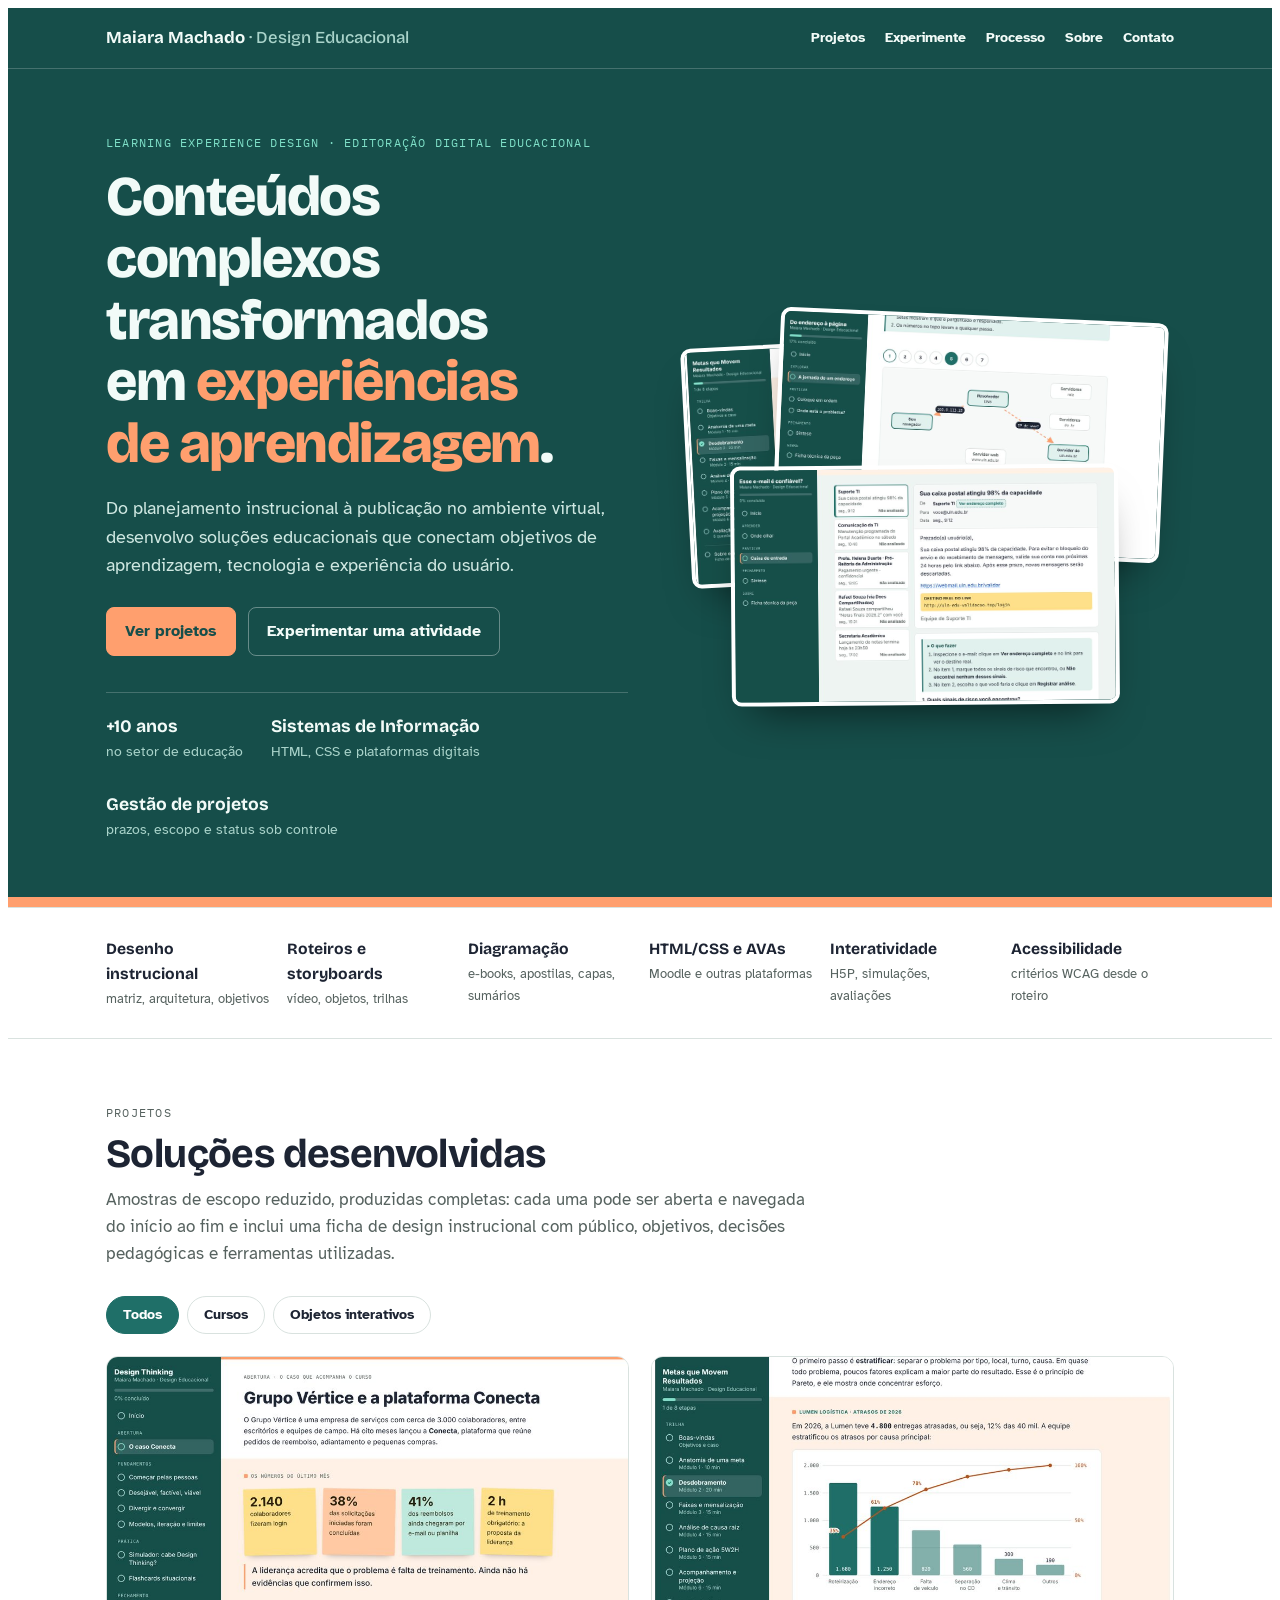
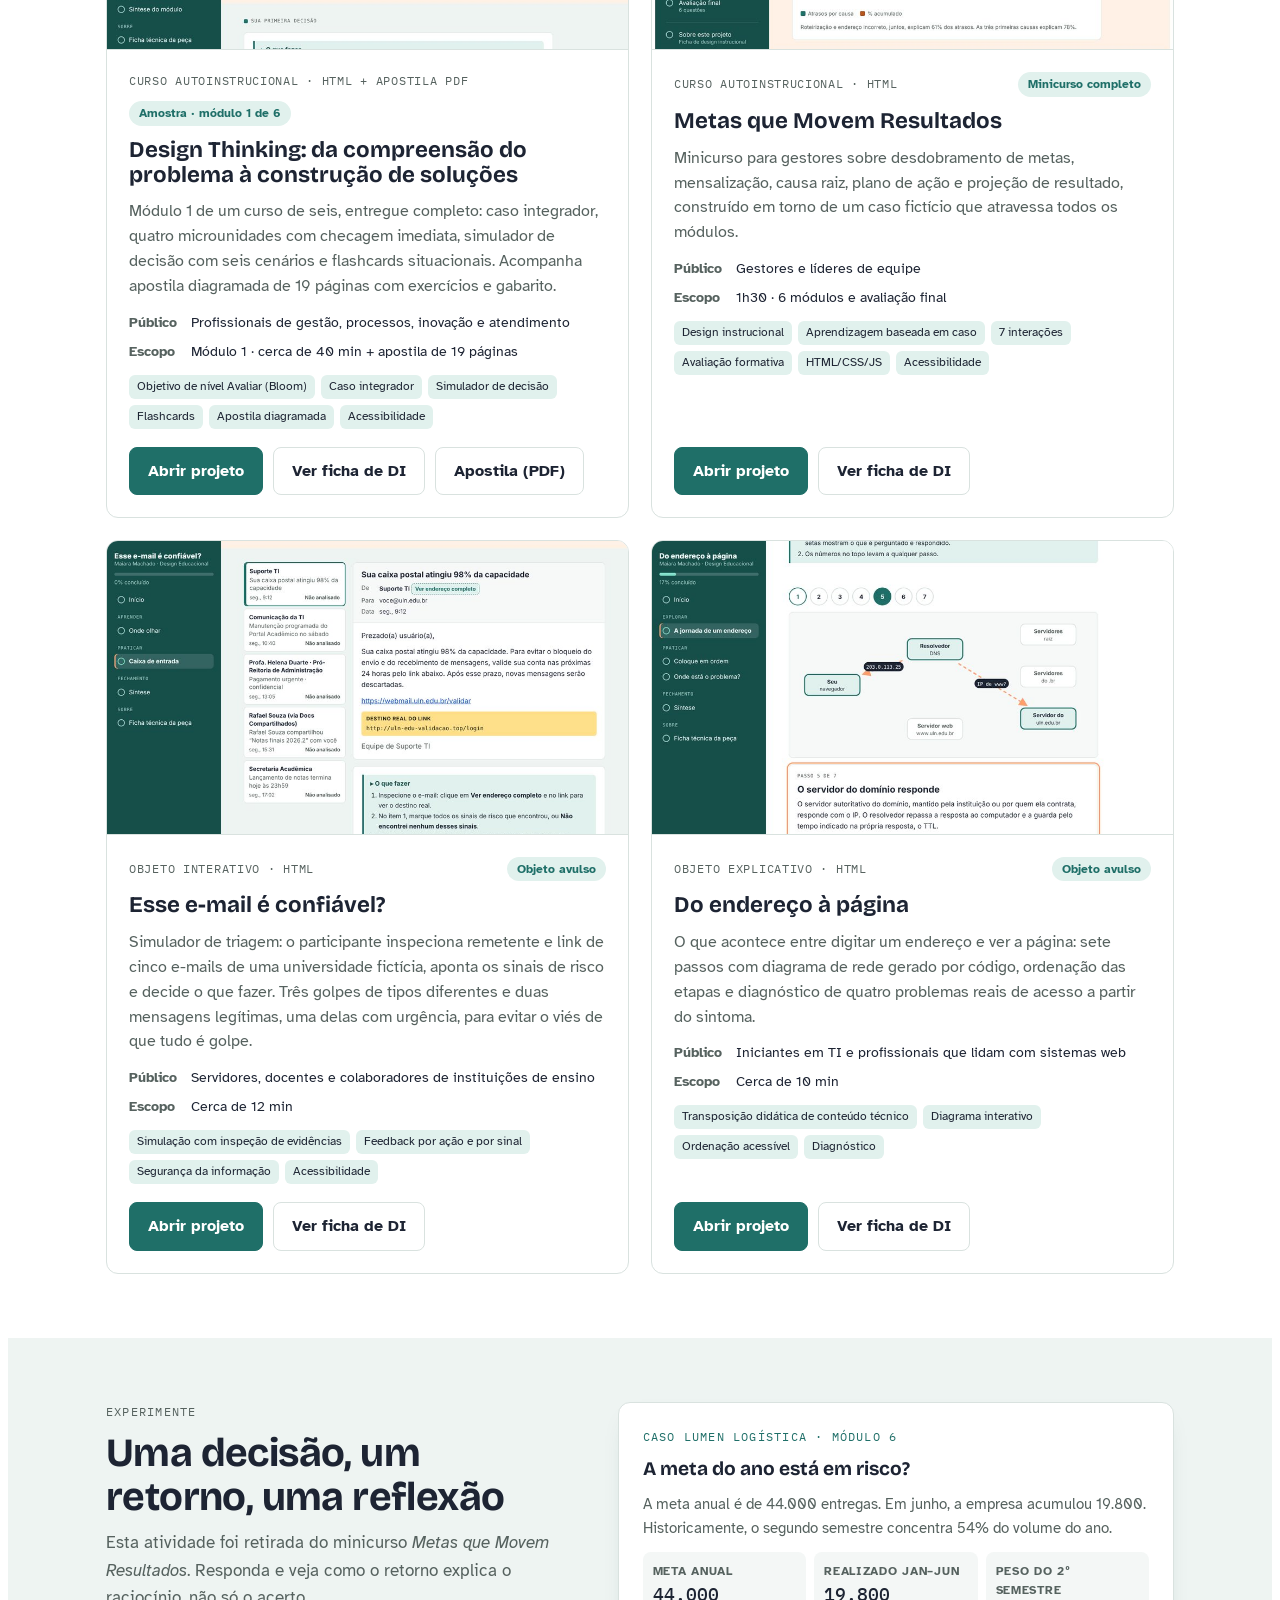
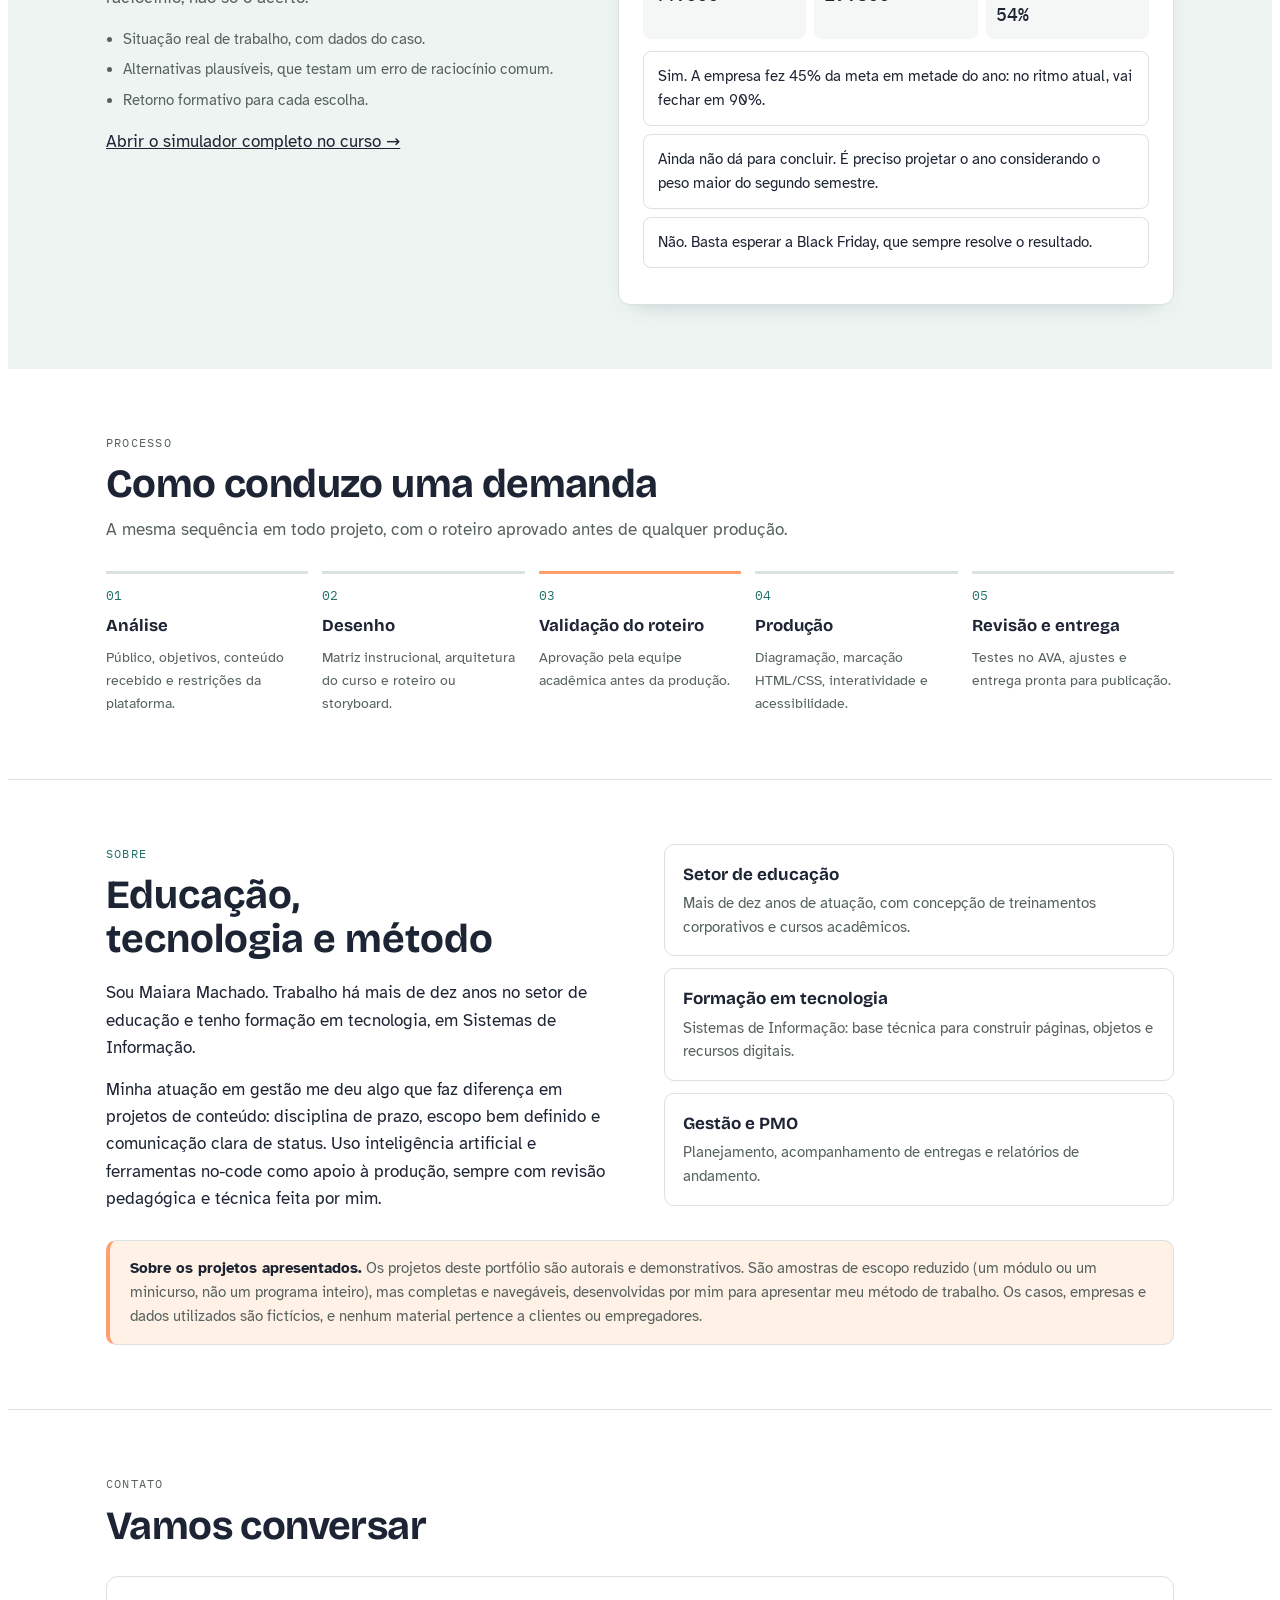
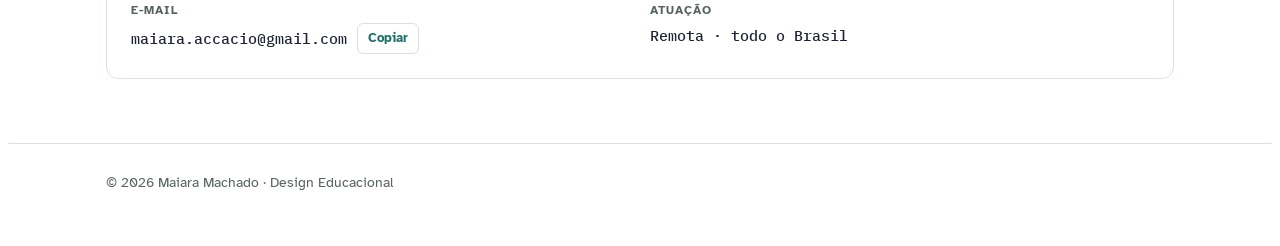
==== commit 1ba354d3: "Update index.html" ====
--- a/index.html
+++ b/index.html
@@ -32,8 +32,8 @@
     <div class="wrap hero-grid">
       <div>
         <p class="eyebrow">Learning Experience Design · Editoração digital educacional</p>
-        <h1 id="h-hero">Conteúdo técnico transformado em <em>cursos prontos para o AVA</em>.</h1>
-        <p class="lead">Recebo o material bruto do especialista e entrego o curso estruturado, diagramado e pronto para publicar: desenho instrucional, identidade visual da instituição, interatividade e acessibilidade.</p>
+        <h1 id="h-hero">Conteúdos complexos transformados em <em>experiências de aprendizagem</em>.</h1>
+        <p class="lead">Do planejamento instrucional à publicação no ambiente virtual, desenvolvo soluções educacionais que conectam objetivos de aprendizagem, tecnologia e experiência do usuário.</p>
         <div class="cta"><a class="btn pri" href="#projetos">Ver projetos</a><a class="btn" href="#experimente">Experimentar uma atividade</a></div>
         <div class="facts" aria-label="Resumo profissional">
           <div><b>+10 anos</b><span>no setor de educação</span></div>
